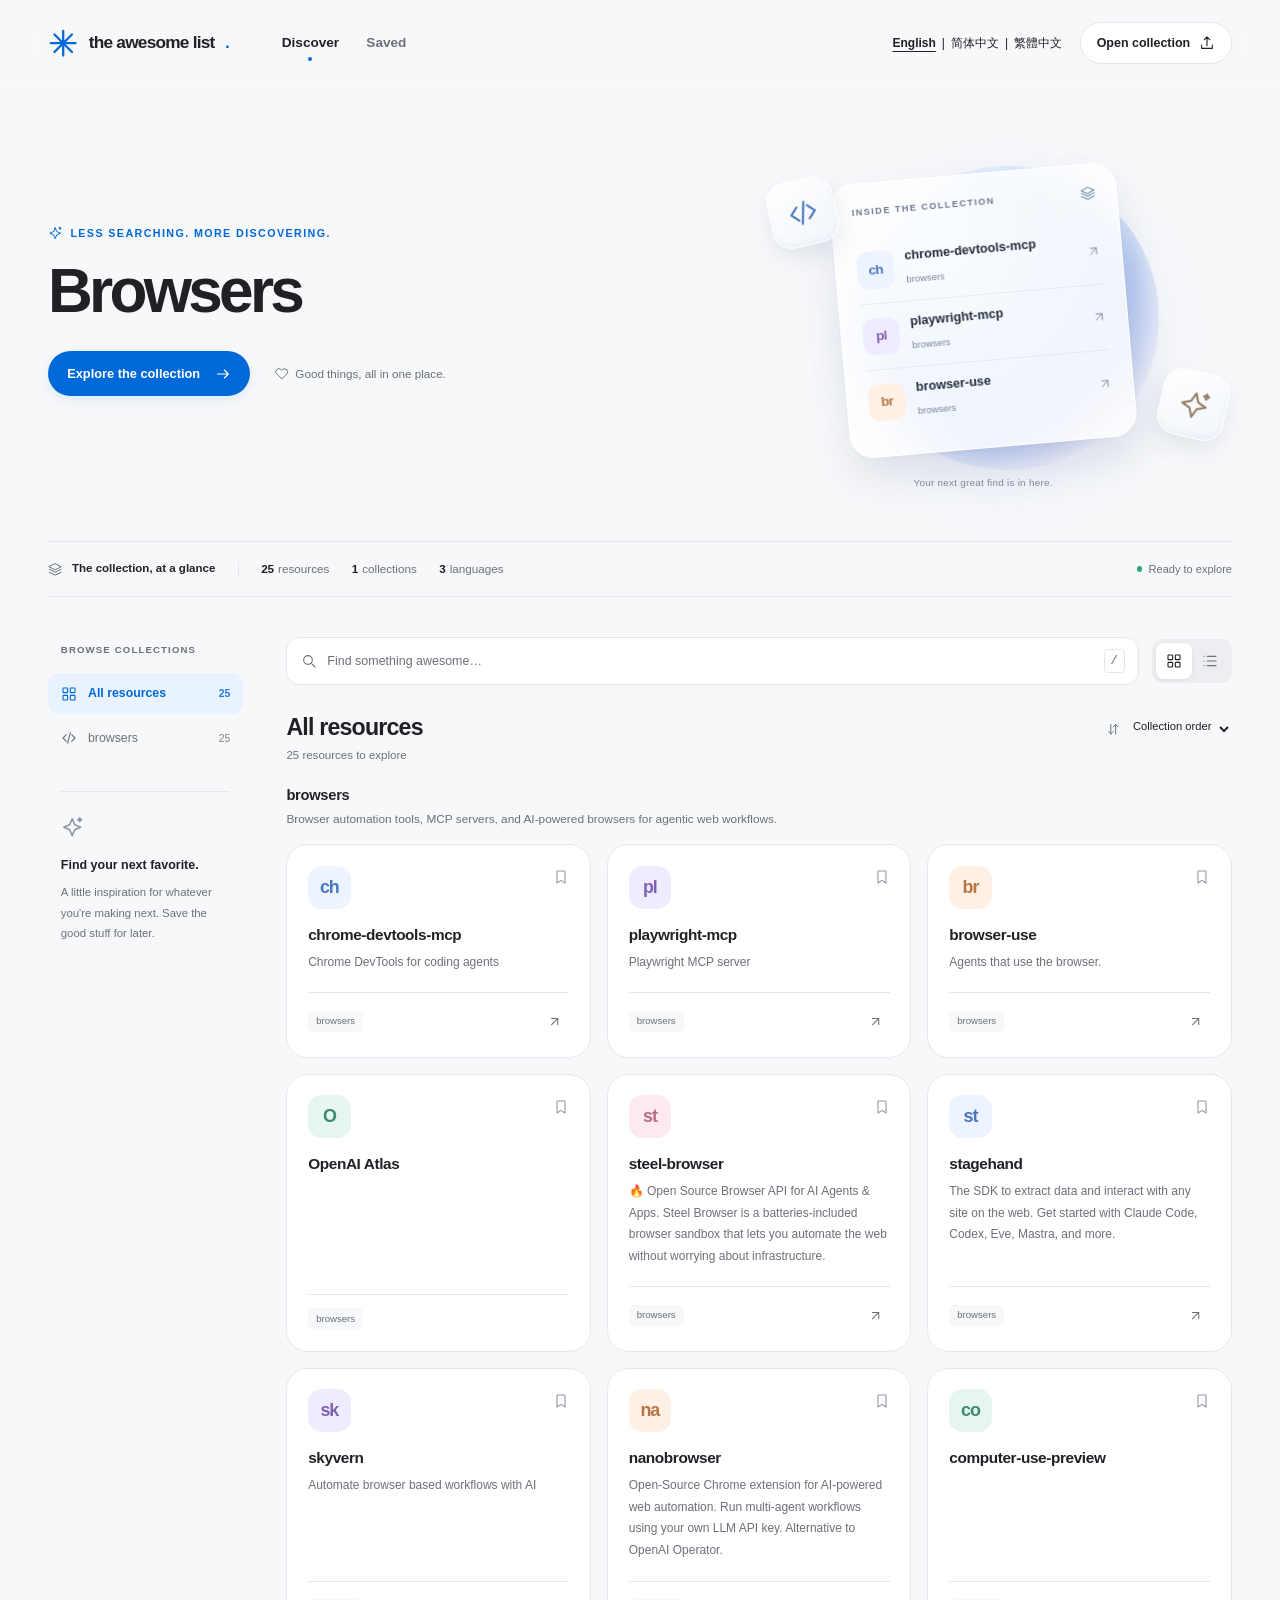
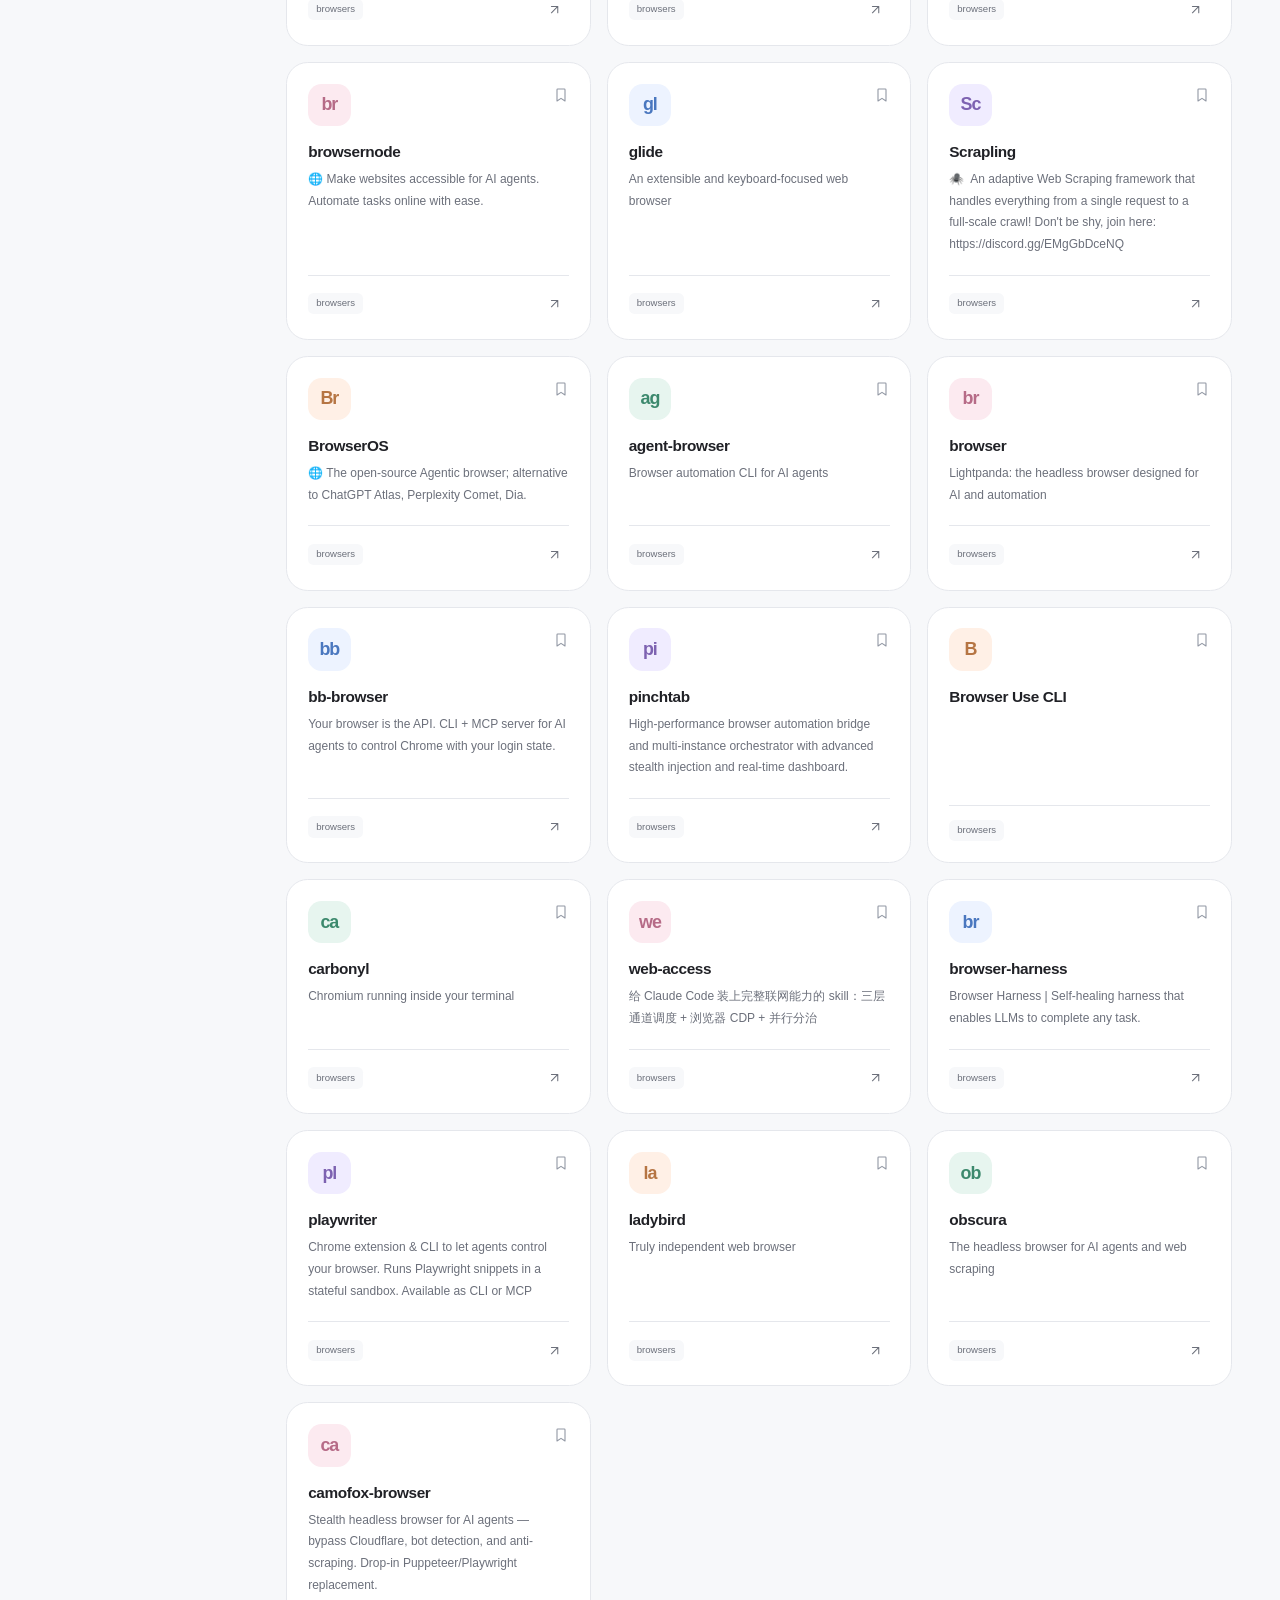
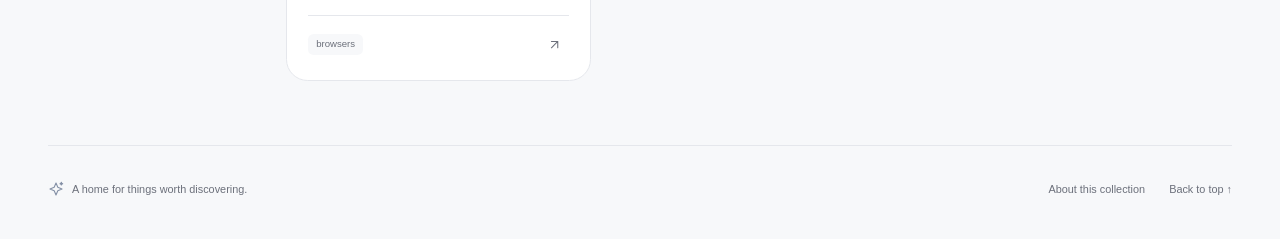
==== docs/apple/index.html @ 0c385f36 "Update awesome-ai-browsers Awesome List" ====
<!doctype html>
<html lang="en">
<head>
  <meta charset="utf-8">
  <meta name="viewport" content="width=device-width, initial-scale=1">
  <meta name="color-scheme" content="light dark">
  <meta name="description" content="A thoughtfully organized collection of useful tools and resources.">
  <title>Browsers</title>
  <style>
    :root {
      font: 100%/1.5 -apple-system, BlinkMacSystemFont, "Segoe UI", sans-serif;
      font-optical-sizing: auto;
      --bg: #f7f8fa; --surface: #fff; --ink: #202126; --muted: #6c707b;
      --line: #e5e7ec; --blue: #0069d9; --blue-soft: #e9f2ff;
      --glass: rgb(247 248 250 / .84); --shadow: 0 12px 36px rgb(25 40 75 / .055);
      --radius: 1.35rem;
    }
    * { box-sizing: border-box; }
    html { scroll-behavior: smooth; scroll-padding-top: 7rem; }
    body { margin: 0; background: var(--bg); color: var(--ink); -webkit-font-smoothing: antialiased; }
    button, input, select { font: inherit; }
    button, a, select, summary { -webkit-tap-highlight-color: transparent; touch-action: manipulation; }
    button, select { cursor: pointer; }
    button { color: inherit; }
    a { color: inherit; text-decoration: none; }
    button { border: 0; }
    button:active, .primary:active { transform: scale(.97); transition: none; }
    :focus-visible { outline: 3px solid var(--blue); outline-offset: 4px; }
    [hidden] { display: none !important; }
    svg { width: 1.25rem; height: 1.25rem; flex: 0 0 auto; fill: none; stroke: currentColor; stroke-width: 1.65; stroke-linecap: round; stroke-linejoin: round; }
    .sr-only { position: absolute; width: 1px; height: 1px; padding: 0; overflow: hidden; clip: rect(0,0,0,0); white-space: nowrap; border: 0; }
    .skip-link { position: fixed; top: .6rem; left: 1rem; padding: .75rem 1rem; background: var(--surface); z-index: 100; transform: translateY(-180%); border-radius: .7rem; }
    .skip-link:focus { transform: none; }
    .wrap { width: min(80rem, calc(100% - 6rem)); margin-inline: auto; }
    .topbar { position: sticky; top: 0; z-index: 20; background: var(--glass); backdrop-filter: blur(24px) saturate(160%); -webkit-backdrop-filter: blur(24px) saturate(160%); }
    .topbar::after { content: ""; position: absolute; height: 1rem; top: 100%; left: 0; right: 0; background: linear-gradient(var(--glass), transparent); pointer-events: none; }
    .nav { height: 5.4rem; display: flex; align-items: center; gap: 3.3rem; }
    .brand { display: inline-flex; align-items: center; gap: .65rem; font-size: 1.08rem; font-weight: 720; letter-spacing: -.045em; white-space: nowrap; }
    .brand-mark { width: 1.9rem; height: 1.9rem; color: var(--blue); stroke-width: 2.4; }
    .nav-tabs { display: flex; align-items: center; gap: 1.7rem; }
    .nav-tab { position: relative; padding: .8rem 0; background: transparent; font-size: .85rem; font-weight: 560; color: var(--muted); }
    .nav-tab[aria-pressed="true"] { color: var(--ink); }
    .nav-tab[aria-pressed="true"]::after { content: ""; position: absolute; left: 0; right: 0; bottom: .3rem; margin: auto; width: .25rem; height: .25rem; border-radius: 50%; background: var(--blue); }
    .save-count { font-size: .66rem; padding: .1rem .35rem; border-radius: .35rem; background: var(--line); margin-left: .3rem; }
    .nav-actions { display: flex; align-items: center; gap: 1.1rem; margin-left: auto; }
    .language-control { display: flex; align-items: center; gap: .4rem; }
    .language-control svg { width: 1rem; height: 1rem; color: var(--muted); }
    select { background: transparent; border: 0; color: var(--ink); padding: .65rem .25rem; font-size: .8rem; max-width: 10rem; }
    option { color: var(--ink); background: var(--surface); }
    .subtle-button { display: inline-flex; align-items: center; justify-content: center; gap: .55rem; padding: .65rem 1rem; border: 1px solid var(--line); border-radius: 2rem; background: var(--surface); font-size: .78rem; font-weight: 600; transition: box-shadow .2s, transform .2s; }
    .subtle-button:hover { box-shadow: 0 3px 12px rgb(0 0 0 / .06); }
    .subtle-button svg { width: 1rem; height: 1rem; }
    .hero { display: grid; grid-template-columns: 1.25fr 1fr; align-items: center; gap: 4rem; padding: 4rem 0 4.4rem; }
    .hero:has(.hero-art[hidden]) { grid-template-columns: 1fr; }
    .eyebrow { display: flex; align-items: center; gap: .5rem; color: var(--blue); font-size: .67rem; font-weight: 700; letter-spacing: .13em; text-transform: uppercase; }
    .eyebrow svg { width: .9rem; height: .9rem; }
    h1 { margin: 1.15rem 0 1.1rem; font-size: clamp(2.8rem, 4.85vw, 4.55rem); font-weight: 710; line-height: 1.045; letter-spacing: -.06em; overflow-wrap: anywhere; }
    h1 span { display: block; color: #7c8392; }
    .hero-description { max-width: 31rem; margin: 0; color: var(--muted); font-size: .98rem; line-height: 1.75; white-space: pre-line; }
    .hero-bottom { display: flex; align-items: center; flex-wrap: wrap; gap: 1.6rem; margin-top: 1.7rem; }
    .primary { display: inline-flex; align-items: center; justify-content: center; gap: .9rem; background: var(--blue); color: #fff; border-radius: 2rem; padding: .8rem 1.2rem; font-size: .8rem; font-weight: 560; box-shadow: 0 4px 12px rgb(0 105 217 / .1); transition: background .2s, transform .2s; }
    .primary:hover { background: #005bbb; }
    .primary svg { width: 1rem; height: 1rem; }
    .hero-note { font-size: .73rem; color: var(--muted); display: inline-flex; align-items: center; gap: .4rem; }
    .hero-note svg { width: .85rem; height: .85rem; }
    .hero-art { position: relative; display: grid; place-items: center; min-height: 20rem; isolation: isolate; }
    .halo { position: absolute; width: 19rem; height: 19rem; border-radius: 50%; z-index: -2; background: radial-gradient(circle at 27% 24%, #e4f3ff, #c0d7f5 43%, #b4c8f0 62%, #dddff4 82%); box-shadow: inset 0 0 30px rgb(255 255 255 / .8), 0 20px 50px rgb(164 187 232 / .15); transform: translate(1.5rem, .5rem); }
    .halo::after { content: ""; position: absolute; width: 9rem; height: 9rem; border: 1px solid rgb(255 255 255 / .65); border-radius: 50%; inset: 5rem; }
    .floating-icon { position: absolute; z-index: 2; display: grid; place-items: center; width: 4.2rem; height: 4.2rem; border-radius: 1.2rem; background: linear-gradient(145deg, #fff, #f1f5fb); border: 1px solid #fff; color: #4679be; box-shadow: 0 10px 22px rgb(43 69 107 / .1), inset 0 -3px 5px rgb(174 188 214 / .12); }
    .floating-icon svg { width: 2rem; height: 2rem; stroke-width: 1.6; }
    .floating-icon.one { left: 7%; top: 9%; transform: rotate(-13deg); }
    .floating-icon.two { right: 1%; bottom: 10%; transform: rotate(13deg); color: #968267; }
    .collection-preview { width: 18rem; padding: 1.3rem; border-radius: 1.5rem; background: rgb(255 255 255 / .79); border: 1px solid #fff; backdrop-filter: blur(18px); box-shadow: 0 20px 40px rgb(63 85 128 / .12), 0 2px 5px rgb(63 85 128 / .03); transform: rotate(-5deg); }
    .preview-heading { display: flex; align-items: center; justify-content: space-between; gap: 1rem; margin-bottom: 1.15rem; color: #6c7890; font-size: .57rem; font-weight: 650; letter-spacing: .16em; }
    .preview-heading svg { width: .95rem; height: .95rem; color: #6a8eae; }
    .preview-row { display: flex; align-items: center; gap: .7rem; padding: .7rem 0; color: #242b3b; }
    .preview-row + .preview-row { border-top: 1px solid rgb(139 151 177 / .15); }
    .preview-row strong { display: block; font-size: .79rem; font-weight: 630; }
    .preview-row small { font-size: .59rem; color: #778398; }
    .preview-row > svg { width: .9rem; margin-left: auto; color: #7f8ba1; }
    .preview-row .resource-icon { width: 2.35rem; height: 2.35rem; font-size: .85rem; border-radius: .7rem; }
    .art-caption { position: absolute; bottom: -1.3rem; left: 0; right: 0; text-align: center; color: #818795; font-size: .62rem; letter-spacing: .025em; }
    .collection-strip { display: flex; align-items: center; gap: 1.4rem; padding: 1.15rem 0; border-top: 1px solid var(--line); border-bottom: 1px solid var(--line); margin-bottom: 2.5rem; }
    .strip-label { display: flex; align-items: center; gap: .6rem; font-size: .72rem; font-weight: 600; }
    .strip-label svg { width: .9rem; height: .9rem; color: var(--muted); }
    .strip-separator { height: 1rem; width: 1px; background: var(--line); }
    .strip-stat { font-size: .73rem; color: var(--muted); }
    .strip-stat strong { color: var(--ink); font-weight: 600; margin-right: .25rem; }
    .strip-end { margin-left: auto; font-size: .69rem; color: var(--muted); display: flex; align-items: center; gap: .4rem; }
    .status-dot { display: inline-block; width: .35rem; height: .35rem; border-radius: 50%; background: #34a47b; }
    .library { display: grid; grid-template-columns: 12.2rem minmax(0, 1fr); gap: 2.7rem; align-items: start; padding-bottom: 4rem; }
    .sidebar { position: sticky; top: 7.2rem; }
    .sidebar-label { font-size: .6rem; color: var(--muted); font-weight: 650; letter-spacing: .12em; text-transform: uppercase; margin: .35rem 0 1rem .8rem; }
    .category-list { display: flex; flex-direction: column; gap: .25rem; }
    .category { width: 100%; display: flex; align-items: center; gap: .7rem; text-align: left; border-radius: .7rem; padding: .7rem .8rem; background: transparent; color: var(--muted); font-size: .77rem; transition: background .15s, color .15s; }
    .category:hover { color: var(--ink); background: var(--line); }
    .category[aria-pressed="true"] { color: var(--blue); background: var(--blue-soft); font-weight: 600; }
    .category svg { width: 1rem; height: 1rem; }
    .category-name { overflow-wrap: anywhere; }
    .category-count { margin-left: auto; font-size: .65rem; opacity: .85; padding-left: .5rem; }
    .category.nested { padding-left: calc(.8rem + min(var(--depth), 3) * .85rem); font-size: .71rem; }
    .category.nested svg { width: .8rem; height: .8rem; }
    .sidebar-note { margin: 2rem .8rem 0; padding-top: 1.5rem; border-top: 1px solid var(--line); color: var(--muted); font-size: .71rem; line-height: 1.8; }
    .sidebar-note svg { margin-bottom: .6rem; width: 1.4rem; height: 1.4rem; color: #8b94a7; }
    .sidebar-note strong { display: block; color: var(--ink); font-size: .78rem; font-weight: 600; margin-bottom: .35rem; }
    .sidebar-note p { margin: 0; }
    .toolbar { display: flex; gap: .8rem; align-items: center; margin-bottom: 1.8rem; }
    .search-box { display: flex; align-items: center; gap: .65rem; background: var(--surface); border: 1px solid var(--line); border-radius: .85rem; padding: .25rem .85rem; flex: 1; min-width: 0; box-shadow: 0 2px 3px rgb(0 0 0 / .015); }
    .search-box:focus-within { border-color: var(--blue); outline: 3px solid var(--blue-soft); }
    .search-box > svg { width: 1rem; color: var(--muted); }
    .search-box input { width: 100%; min-width: 0; background: transparent; border: 0; outline: none; color: var(--ink); padding: .6rem 0; font-size: .78rem; }
    .search-box input::placeholder { color: var(--muted); opacity: 1; }
    .search-box kbd { font: .6rem inherit; border: 1px solid var(--line); color: var(--muted); padding: .1rem .35rem; border-radius: .25rem; white-space: nowrap; }
    .clear-search { background: transparent; display: grid; place-items: center; min-width: 1.7rem; min-height: 1.7rem; }
    .clear-search svg { width: .9rem; height: .9rem; }
    .view-switch { display: flex; padding: .25rem; background: #eceef2; border-radius: .7rem; }
    .view-button { display: grid; place-items: center; width: 2.25rem; height: 2.25rem; background: transparent; color: var(--muted); border-radius: .5rem; }
    .view-button[aria-pressed="true"] { background: var(--surface); color: var(--ink); box-shadow: 0 1px 4px rgb(0 0 0 / .08); }
    .view-button svg { width: 1rem; height: 1rem; }
    .results-top { display: flex; align-items: flex-start; justify-content: space-between; gap: 1rem; margin-bottom: 1.2rem; }
    h2 { font-size: 1.45rem; font-weight: 650; line-height: 1.2; letter-spacing: -.035em; margin: 0 0 .35rem; overflow-wrap: anywhere; }
    .result-count { font-size: .72rem; color: var(--muted); margin: 0; }
    .sort-control { display: flex; align-items: center; gap: .3rem; white-space: nowrap; color: var(--muted); padding-top: .1rem; }
    .sort-control svg { width: .9rem; height: .9rem; }
    .sort-control select { font-size: .7rem; padding-top: .2rem; }
    .section-heading { margin: 2.2rem 0 1rem; }
    .section-heading:first-child { margin-top: .5rem; }
    .section-heading h3 { margin: 0; font-size: .92rem; font-weight: 620; letter-spacing: -.02em; }
    .section-heading p { margin: .3rem 0 0; font-size: .74rem; color: var(--muted); white-space: pre-line; }
    .section-heading .section-path { display: block; font-size: .65rem; color: var(--muted); margin-bottom: .35rem; }
    .resource-grid { display: grid; grid-template-columns: repeat(3, minmax(0, 1fr)); gap: 1rem; }
    .resource-card { display: flex; flex-direction: column; min-width: 0; position: relative; background: var(--surface); border: 1px solid var(--line); border-radius: var(--radius); padding: 1.3rem; transition: transform .22s ease, box-shadow .22s ease, border-color .22s ease; }
    .resource-card:hover { transform: translateY(-3px); border-color: #cbd5e4; box-shadow: var(--shadow); }
    .card-top { display: flex; align-items: flex-start; justify-content: space-between; gap: .6rem; margin-bottom: 1rem; }
    .resource-icon { display: grid; place-items: center; width: 2.65rem; height: 2.65rem; border-radius: .85rem; background: var(--tile-bg, #e9f2ff); color: var(--tile-ink, #3976b9); font-size: 1.12rem; font-weight: 700; letter-spacing: -.055em; flex-shrink: 0; }
    .bookmark { display: grid; place-items: center; background: transparent; color: #9298a4; border-radius: .5rem; width: 2rem; height: 2rem; margin: -.3rem -.5rem 0 0; }
    .bookmark svg { width: 1rem; height: 1rem; }
    .bookmark:hover { background: var(--bg); color: var(--blue); }
    .bookmark[aria-pressed="true"] { color: var(--blue); }
    .bookmark[aria-pressed="true"] svg { fill: var(--blue-soft); }
    .resource-card h4 { margin: 0 0 .4rem; font-size: .96rem; font-weight: 650; line-height: 1.35; letter-spacing: -.025em; overflow-wrap: anywhere; }
    .resource-card h4 a:hover { color: var(--blue); }
    .entry-path { display: block; color: var(--muted); font-size: .6rem; line-height: 1.5; margin-bottom: .3rem; overflow-wrap: anywhere; }
    .card-description { font-size: .75rem; line-height: 1.8; color: var(--muted); margin: 0 0 1.2rem; white-space: pre-line; overflow-wrap: anywhere; }
    .card-footer { display: flex; justify-content: space-between; align-items: center; gap: .5rem; margin-top: auto; padding-top: .85rem; border-top: 1px solid var(--line); min-width: 0; }
    .category-tag { padding: .22rem .5rem; border-radius: .35rem; background: var(--bg); color: var(--muted); font-size: .6rem; max-width: 80%; overflow-wrap: anywhere; }
    .visit-link { display: grid; place-items: center; color: var(--muted); min-width: 1.8rem; min-height: 1.8rem; border-radius: .4rem; }
    .visit-link svg { width: .95rem; height: .95rem; }
    .visit-link:hover { background: var(--blue-soft); color: var(--blue); }
    .resource-grid.list-view { grid-template-columns: 1fr; }
    .list-view .resource-card { display: grid; grid-template-columns: 2.65rem minmax(0, 1fr) auto; column-gap: 1.2rem; padding: 1.2rem; }
    .list-view .card-top { display: contents; }
    .list-view .resource-icon { grid-column: 1; grid-row: 1 / 4; }
    .list-view .bookmark { grid-column: 3; grid-row: 1; margin: 0; }
    .list-view .card-text { grid-column: 2; grid-row: 1 / 3; }
    .list-view .card-description { margin-bottom: .5rem; }
    .list-view .card-footer { grid-column: 2 / 4; padding-top: .5rem; border: 0; }
    .empty { padding: 4rem 1rem; text-align: center; border: 1px dashed var(--line); border-radius: var(--radius); background: var(--surface); }
    .empty > svg { color: #8797b1; width: 2.3rem; height: 2.3rem; margin-bottom: 1rem; }
    .empty h3 { margin: 0; font-size: 1.1rem; font-weight: 600; }
    .empty p { color: var(--muted); font-size: .8rem; margin: .6rem 0 1.5rem; }
    .footer { display: flex; justify-content: space-between; align-items: center; flex-wrap: wrap; gap: 1rem; padding: 1.8rem 0 2.2rem; border-top: 1px solid var(--line); color: var(--muted); font-size: .68rem; }
    .footer-brand { display: flex; align-items: center; gap: .5rem; }
    .footer-brand svg { width: 1rem; height: 1rem; color: #8490a6; }
    .footer-actions { display: flex; gap: 1.5rem; }
    .text-button { padding: .4rem 0; background: transparent; color: var(--muted); font-size: inherit; }
    .text-button:hover { color: var(--blue); }
    .toast { position: fixed; bottom: 1.5rem; left: 50%; transform: translateX(-50%); max-width: calc(100% - 2rem); width: max-content; padding: .85rem 1.2rem; background: var(--ink); color: var(--surface); border-radius: .85rem; box-shadow: var(--shadow); font-size: .8rem; z-index: 50; }
    dialog { width: min(30rem, calc(100% - 2rem)); max-height: calc(100dvh - 3rem); border: 1px solid var(--line); border-radius: 1.5rem; padding: 2rem; background: var(--surface); color: var(--ink); box-shadow: 0 25px 100px rgb(0 0 0 / .2); }
    dialog::backdrop { background: rgb(20 27 42 / .3); backdrop-filter: blur(6px); }
    .dialog-top { display: flex; justify-content: space-between; align-items: center; gap: 1rem; }
    .dialog-top h2 { font-size: 1.5rem; margin: 0; }
    .close-dialog { display: grid; place-items: center; background: var(--bg); width: 2rem; height: 2rem; border-radius: 50%; }
    dialog p { color: var(--muted); font-size: .85rem; line-height: 1.8; }
    dialog .primary { margin-top: .5rem; }
    .load-error { padding: .9rem 1.2rem; border: 1px solid #eab4aa; border-radius: .75rem; color: #943c2c; background: #fff3ef; font-size: .8rem; margin-top: 1rem; overflow-wrap: anywhere; }
    @media (min-width: 1600px) { .hero { padding-block: 5rem; } }
    @media (max-width: 1150px) {
      .wrap { width: calc(100% - 4rem); }
      .nav { gap: 2rem; }
      .hero { gap: 2rem; }
      .hero-art { transform: scale(.9); }
      .library { grid-template-columns: 11rem minmax(0, 1fr); gap: 1.7rem; }
      .resource-grid { grid-template-columns: repeat(2, minmax(0, 1fr)); }
    }
    @media (max-width: 800px) {
      .wrap { width: calc(100% - 2.5rem); }
      .nav { height: auto; min-height: 5rem; gap: 1rem; flex-wrap: wrap; padding-block: 1rem .65rem; }
      .brand { font-size: 1rem; }
      .brand-mark { width: 1.7rem; }
      .nav-tabs { order: 3; width: 100%; justify-content: center; gap: 2rem; }
      .nav-tab { padding-block: .5rem; }
      .nav-tab[aria-pressed="true"]::after { bottom: 0; }
      .nav-actions { gap: .6rem; }
      .open-label { display: none; }
      #open-file { width: 2.25rem; height: 2.25rem; padding: 0; }
      .hero { padding: 2.4rem 0; gap: 0; grid-template-columns: 1fr; }
      h1 { font-size: clamp(2.5rem, 8.8vw, 4.5rem); }
      .hero-description { max-width: 36rem; font-size: .9rem; }
      .hero-art { display: none; }
      .hero-bottom { gap: 1rem; }
      .collection-strip { margin-bottom: 1.7rem; gap: .9rem; flex-wrap: wrap; }
      .strip-end { display: none; }
      .library { display: block; }
      .sidebar { position: static; margin-bottom: 1.3rem; }
      .sidebar-label, .sidebar-note { display: none; }
      .category-list { flex-direction: row; overflow-x: auto; padding: .3rem .15rem .65rem; scrollbar-width: thin; }
      .category { width: auto; flex: 0 0 auto; padding: .65rem .85rem; }
      .category.nested { padding-left: .85rem; }
      .category.nested svg { display: none; }
      .category-count { padding: 0; }
      .toolbar { margin-bottom: 1.4rem; }
      .sidebar + .catalogue { scroll-margin-top: 8rem; }
      .footer { font-size: .65rem; }
    }
    @media (max-width: 480px) {
      .wrap { width: calc(100% - 2rem); }
      .language-control svg { display: none; }
      .language-control select { font-size: .73rem; max-width: 7rem; }
      .resource-grid { grid-template-columns: 1fr; }
      .resource-card { padding: 1.2rem; }
      .card-top { margin-bottom: .8rem; }
      .card-description { font-size: .8rem; }
      .bookmark, .visit-link { width: 2.75rem; height: 2.75rem; }
      .bookmark { margin-top: -.5rem; }
      .strip-label { display: none; }
      .strip-separator { display: none; }
      .collection-strip { gap: 1.2rem; }
      .search-box kbd { display: none; }
      h2 { font-size: 1.3rem; }
      .results-top { gap: .5rem; }
      .list-view .resource-card { grid-template-columns: 2.65rem minmax(0, 1fr) 2rem; gap: .8rem; }
      .list-view .bookmark { width: 2rem; height: 2rem; }
    }
    @media (prefers-color-scheme: dark) {
      :root { --bg: #151619; --surface: #202226; --ink: #f2f3f6; --muted: #a1a6b2; --line: #34373d; --blue: #6cafff; --blue-soft: #20354e; --glass: rgb(21 22 25 / .87); --shadow: 0 12px 36px rgb(0 0 0 / .2); }
      .primary { background: #297add; color: white; }
      .primary:hover { background: #1c6bcb; }
      .view-switch { background: #101114; }
      h1 span { color: #999faa; }
      .halo { opacity: .55; }
      .collection-preview { background: rgb(235 244 255 / .9); }
      .resource-icon { background: color-mix(in srgb, var(--tile-bg, #e9f2ff) 80%, #fff); }
      .resource-card:hover { border-color: #626e82; }
      .load-error { background: #3b2522; color: #ffc3b7; border-color: #775048; }
    }
    @media (prefers-reduced-transparency: reduce) {
      .topbar, .collection-preview { backdrop-filter: none; -webkit-backdrop-filter: none; }
      .topbar { background: var(--bg); }
      .collection-preview { background: #f4f8fd; }
      dialog::backdrop { backdrop-filter: none; background: rgb(20 27 42 / .65); }
    }
    @media (prefers-contrast: more) {
      :root { --muted: #454c58; --line: #8a929e; --glass: var(--bg); }
      .topbar { backdrop-filter: none; }
      .resource-card { border-color: var(--muted); }
      .category-tag { color: var(--ink); }
    }
    @media (prefers-contrast: more) and (prefers-color-scheme: dark) { :root { --muted: #d1d5de; --line: #88919f; } }
    @media (prefers-reduced-motion: reduce) {
      html { scroll-behavior: auto; }
      *, *::before, *::after { transition: none !important; animation: none !important; }
      .resource-card:hover, button:active, .primary:active { transform: none; }
    }

    .locale-switcher { display:inline-flex; align-items:center; gap:6px; white-space:nowrap; font-size:12px; }
    .locale-switcher[hidden] { display:none; }
    .locale-button { border:0; padding:6px 0; background:transparent; color:inherit; font:inherit; cursor:pointer; white-space:nowrap; }
    .locale-button:hover { text-decoration:underline; text-underline-offset:4px; }
    .locale-button[aria-pressed="true"] { font-weight:700; text-decoration:underline; text-underline-offset:4px; }
    .locale-button:focus-visible { outline:2px solid currentColor; outline-offset:3px; border-radius:2px; }
  </style>
</head>
<body>
  <a class="skip-link" href="#catalogue" data-i18n="skip">Skip to resources</a>
  <header class="topbar">
    <nav class="nav wrap" aria-label="Main navigation">
      <a class="brand" href="#" aria-label="The Awesome List home"><svg class="brand-mark" aria-hidden="true" viewBox="0 0 32 32"><path d="M16 3v26M3 16h26M6.8 6.8l18.4 18.4M6.8 25.2 25.2 6.8"/></svg>the awesome list<span style="color:var(--blue)">.</span></a>
      <div class="nav-tabs">
        <button type="button" class="nav-tab" id="discover-tab" aria-pressed="true" data-i18n="discover">Discover</button>
        <button type="button" class="nav-tab" id="saved-tab" aria-pressed="false"><span data-i18n="saved">Saved</span><span class="save-count" id="save-count" hidden>0</span></button>
      </div>
      <div class="nav-actions">
        <div class="language-control locale-switcher" id="locale" role="group" aria-label="Language"></div>
        <button type="button" id="open-file" class="subtle-button"><span class="open-label" data-i18n="open">Open collection</span><span data-icon="upload"></span></button>
        <input type="file" id="file-input" accept=".json,application/json" hidden>
      </div>
    </nav>
  </header>
  <main class="wrap">
    <div id="load-error" class="load-error" role="alert" hidden></div>
    <section class="hero" aria-labelledby="collection-title">
      <div>
        <div class="eyebrow"><span data-icon="sparkles"></span><span data-i18n="eyebrow">Less searching. More discovering.</span></div>
        <h1 id="collection-title"></h1>
        <p class="hero-description" id="collection-description"></p>
        <div class="hero-bottom"><a class="primary" href="#catalogue"><span data-i18n="explore">Explore the collection</span><span data-icon="arrow-right"></span></a><span class="hero-note"><span data-icon="heart"></span><span data-i18n="heroNote">Good things, all in one place.</span></span></div>
      </div>
      <div class="hero-art" aria-hidden="true">
        <div class="halo"></div>
        <div class="floating-icon one"><span data-icon="code"></span></div>
        <div class="floating-icon two"><span data-icon="sparkles"></span></div>
        <div class="collection-preview"><div class="preview-heading"><span data-i18n="inside">INSIDE THE COLLECTION</span><span data-icon="layers"></span></div><div id="preview-rows"></div></div>
        <div class="art-caption" data-i18n="artCaption">Your next great find is in here.</div>
      </div>
    </section>
    <div class="collection-strip">
      <span class="strip-label"><span data-icon="layers"></span><span data-i18n="atGlance">The collection, at a glance</span></span><span class="strip-separator"></span>
      <span class="strip-stat"><strong id="total-resources">0</strong><span data-i18n="resources">resources</span></span>
      <span class="strip-stat"><strong id="total-collections">0</strong><span data-i18n="collections">collections</span></span>
      <span class="strip-stat"><strong id="total-languages">0</strong><span data-i18n="languages">languages</span></span>
      <span class="strip-end"><span class="status-dot"></span><span data-i18n="ready">Ready to explore</span></span>
    </div>
    <div class="library">
      <aside class="sidebar" aria-label="Collection filters">
        <p class="sidebar-label" data-i18n="browse">Browse collections</p>
        <div class="category-list" id="categories"></div>
        <div class="sidebar-note"><span data-icon="sparkles"></span><strong data-i18n="sidebarTitle">Find your next favorite.</strong><p data-i18n="sidebarText">A little inspiration for whatever you're making next. Save the good stuff for later.</p></div>
      </aside>
      <section class="catalogue" id="catalogue" aria-labelledby="results-title" tabindex="-1">
        <div class="toolbar">
          <div class="search-box"><span data-icon="search"></span><label class="sr-only" for="search" data-i18n="searchLabel">Search resources</label><input type="search" id="search" placeholder="Find something awesome…" autocomplete="off"><button type="button" id="clear-search" class="clear-search" hidden><span data-icon="close"></span></button><kbd aria-hidden="true">/</kbd></div>
          <div class="view-switch" role="group" aria-label="Resource layout"><button type="button" class="view-button" id="grid-view" aria-pressed="true"><span data-icon="grid"></span></button><button type="button" class="view-button" id="list-view" aria-pressed="false"><span data-icon="list"></span></button></div>
        </div>
        <div class="results-top"><div><h2 id="results-title"></h2><p class="result-count" id="result-count" role="status" aria-live="polite" aria-atomic="true"></p></div><label class="sort-control"><span data-icon="sort"></span><span class="sr-only" data-i18n="sort">Sort resources</span><select id="sort"><option value="original" data-i18n="collectionOrder">Collection order</option><option value="az" data-i18n="az">Name: A–Z</option></select></label></div>
        <div id="results"></div>
      </section>
    </div>
    <footer class="footer"><span class="footer-brand"><span data-icon="sparkles"></span><span data-i18n="footer">A home for things worth discovering.</span></span><div class="footer-actions"><button type="button" class="text-button" id="about-button" data-i18n="about">About this collection</button><a class="text-button" href="#" data-i18n="backTop">Back to top ↑</a></div></footer>
  </main>
  <div class="toast" id="toast" role="status" aria-live="polite" hidden></div>
  <dialog id="about-dialog" aria-labelledby="about-title"><div class="dialog-top"><h2 id="about-title" data-i18n="aboutTitle">A place for good finds.</h2><button type="button" class="close-dialog" id="close-dialog"><span data-icon="close"></span></button></div><p data-i18n="aboutText">Explore a collection, make it your own. Search for something specific, browse a category, or save a resource to come back to later. Your saved items stay in this browser.</p><p id="collection-origin"></p><button type="button" class="primary" id="dialog-open"><span data-i18n="open">Open collection</span><span data-icon="upload"></span></button></dialog>
  <noscript><p class="wrap">Enable JavaScript to browse this collection. The embedded collection data is available in this HTML file.</p></noscript>

  <!-- Replace this JSON with an object following data/awesome_list.schema.json.
       When embedding generated JSON, escape '<' as '\u003c' to protect the script boundary.
       Alternatively open a JSON file using the page's Open collection button. -->
  <script type="application/json" id="awesome-data">
{
  "defaultLocale": "en",
  "title": {
    "en": "Browsers",
    "zh-CN": "\u6d4f\u89c8\u5668",
    "zh-HK": "\u700f\u89bd\u5668"
  },
  "sections": [
    {
      "title": {
        "en": "browsers",
        "zh-CN": "\u6d4f\u89c8\u5668",
        "zh-HK": "\u700f\u89bd\u5668"
      },
      "description": {
        "en": "Browser automation tools, MCP servers, and AI-powered browsers for agentic web workflows.",
        "zh-CN": "\u9762\u5411 AI \u667a\u80fd\u4f53\u7684\u6d4f\u89c8\u5668\u81ea\u52a8\u5316\u5de5\u5177\u3001MCP \u670d\u52a1\u5668\u548c AI \u9a71\u52a8\u6d4f\u89c8\u5668\u3002",
        "zh-HK": "\u9762\u5411 AI \u667a\u80fd\u9ad4\u7684\u700f\u89bd\u5668\u81ea\u52d5\u5316\u5de5\u5177\u3001MCP \u4f3a\u670d\u5668\u53ca AI \u9a45\u52d5\u700f\u89bd\u5668\u3002"
      },
      "entries": [
        {
          "name": {
            "en": "chrome-devtools-mcp",
            "zh-CN": "chrome-devtools-mcp",
            "zh-HK": "chrome-devtools-mcp"
          },
          "url": "https://github.com/ChromeDevTools/chrome-devtools-mcp",
          "description": {
            "en": "Chrome DevTools for coding agents",
            "zh-CN": "\u9762\u5411\u7f16\u7a0b\u667a\u80fd\u4f53\u7684 Chrome DevTools",
            "zh-HK": "\u70ba\u7de8\u7a0b\u667a\u80fd\u9ad4\u63d0\u4f9b\u7684 Chrome DevTools"
          }
        },
        {
          "name": {
            "en": "playwright-mcp",
            "zh-CN": "playwright-mcp",
            "zh-HK": "playwright-mcp"
          },
          "url": "https://github.com/microsoft/playwright-mcp",
          "description": {
            "en": "Playwright MCP server",
            "zh-CN": "Playwright MCP \u670d\u52a1\u5668",
            "zh-HK": "Playwright MCP \u4f3a\u670d\u5668"
          }
        },
        {
          "name": {
            "en": "browser-use",
            "zh-CN": "browser-use",
            "zh-HK": "browser-use"
          },
          "url": "https://github.com/browser-use/browser-use",
          "description": {
            "en": "Agents that use the browser.",
            "zh-CN": "\u4f7f\u7528\u6d4f\u89c8\u5668\u7684\u667a\u80fd\u4f53\u3002",
            "zh-HK": "\u4f7f\u7528\u700f\u89bd\u5668\u7684\u667a\u80fd\u9ad4\u3002"
          }
        },
        {
          "name": {
            "en": "OpenAI Atlas",
            "zh-CN": "OpenAI Atlas",
            "zh-HK": "OpenAI Atlas"
          },
          "url": "",
          "description": {
            "en": "",
            "zh-CN": "",
            "zh-HK": ""
          }
        },
        {
          "name": {
            "en": "steel-browser",
            "zh-CN": "steel-browser",
            "zh-HK": "steel-browser"
          },
          "url": "https://github.com/steel-dev/steel-browser",
          "description": {
            "en": "\ud83d\udd25 Open Source Browser API for AI Agents & Apps. Steel Browser is a batteries-included browser sandbox that lets you automate the web without worrying about infrastructure.",
            "zh-CN": "\ud83d\udd25 \u9762\u5411 AI \u667a\u80fd\u4f53\u4e0e\u5e94\u7528\u7684\u5f00\u6e90\u6d4f\u89c8\u5668 API\u3002Steel Browser \u662f\u4e00\u4e2a\u5f00\u7bb1\u5373\u7528\u7684\u6d4f\u89c8\u5668\u6c99\u7bb1\uff0c\u8ba9\u4f60\u65e0\u9700\u64cd\u5fc3\u57fa\u7840\u8bbe\u65bd\u5373\u53ef\u81ea\u52a8\u5316\u7f51\u9875\u3002",
            "zh-HK": "\ud83d\udd25 \u70ba AI \u667a\u80fd\u9ad4\u53ca\u61c9\u7528\u800c\u8a2d\u7684\u958b\u6e90\u700f\u89bd\u5668 API\u3002Steel Browser \u662f\u4e00\u500b\u958b\u7bb1\u5373\u7528\u7684\u700f\u89bd\u5668\u6c99\u76d2\uff0c\u8b93\u4f60\u7121\u9700\u64d4\u5fc3\u57fa\u790e\u8a2d\u65bd\u5373\u53ef\u81ea\u52d5\u5316\u7db2\u9801\u3002"
          }
        },
        {
          "name": {
            "en": "stagehand",
            "zh-CN": "stagehand",
            "zh-HK": "stagehand"
          },
          "url": "https://github.com/browserbase/stagehand",
          "description": {
            "en": "The SDK to extract data and interact with any site on the web. Get started with Claude Code, Codex, Eve, Mastra, and more.",
            "zh-CN": "\u7528\u4e8e\u63d0\u53d6\u6570\u636e\u5e76\u4e0e\u7f51\u7edc\u4e0a\u4efb\u4f55\u7f51\u7ad9\u4ea4\u4e92\u7684 SDK\u3002\u53ef\u642d\u914d Claude Code\u3001Codex\u3001Eve\u3001Mastra \u7b49\u4f7f\u7528\u3002",
            "zh-HK": "\u7528\u65bc\u64f7\u53d6\u8cc7\u6599\u4e26\u8207\u7db2\u7d61\u4e0a\u4efb\u4f55\u7db2\u7ad9\u4e92\u52d5\u7684 SDK\u3002\u53ef\u914d\u5408 Claude Code\u3001Codex\u3001Eve\u3001Mastra \u7b49\u4f7f\u7528\u3002"
          }
        },
        {
          "name": {
            "en": "skyvern",
            "zh-CN": "skyvern",
            "zh-HK": "skyvern"
          },
          "url": "https://github.com/Skyvern-AI/skyvern",
          "description": {
            "en": "Automate browser based workflows with AI",
            "zh-CN": "\u4f7f\u7528 AI \u81ea\u52a8\u5316\u57fa\u4e8e\u6d4f\u89c8\u5668\u7684\u5de5\u4f5c\u6d41",
            "zh-HK": "\u4f7f\u7528 AI \u81ea\u52d5\u5316\u57fa\u65bc\u700f\u89bd\u5668\u7684\u5de5\u4f5c\u6d41\u7a0b"
          }
        },
        {
          "name": {
            "en": "nanobrowser",
            "zh-CN": "nanobrowser",
            "zh-HK": "nanobrowser"
          },
          "url": "https://github.com/nanobrowser/nanobrowser",
          "description": {
            "en": "Open-Source Chrome extension for AI-powered web automation. Run multi-agent workflows using your own LLM API key. Alternative to OpenAI Operator.",
            "zh-CN": "\u7528\u4e8e AI \u9a71\u52a8\u7f51\u9875\u81ea\u52a8\u5316\u7684\u5f00\u6e90 Chrome \u6269\u5c55\u3002\u4f7f\u7528\u4f60\u81ea\u5df1\u7684 LLM API \u5bc6\u94a5\u8fd0\u884c\u591a\u667a\u80fd\u4f53\u5de5\u4f5c\u6d41\u3002OpenAI Operator \u7684\u66ff\u4ee3\u54c1\u3002",
            "zh-HK": "\u7528\u65bc AI \u9a45\u52d5\u7db2\u9801\u81ea\u52d5\u5316\u7684\u958b\u6e90 Chrome \u64f4\u5145\u529f\u80fd\u3002\u4f7f\u7528\u4f60\u81ea\u5df1\u7684 LLM API \u91d1\u9470\u57f7\u884c\u591a\u667a\u80fd\u9ad4\u5de5\u4f5c\u6d41\u7a0b\u3002OpenAI Operator \u7684\u66ff\u4ee3\u54c1\u3002"
          }
        },
        {
          "name": {
            "en": "computer-use-preview",
            "zh-CN": "computer-use-preview",
            "zh-HK": "computer-use-preview"
          },
          "url": "https://github.com/google-gemini/computer-use-preview",
          "description": {
            "en": "",
            "zh-CN": "",
            "zh-HK": ""
          }
        },
        {
          "name": {
            "en": "browsernode",
            "zh-CN": "browsernode",
            "zh-HK": "browsernode"
          },
          "url": "https://github.com/lennybase/browsernode",
          "description": {
            "en": "\ud83c\udf10 Make websites accessible for AI agents. Automate tasks online with ease.",
            "zh-CN": "\ud83c\udf10 \u8ba9\u7f51\u7ad9\u53ef\u4f9b AI \u667a\u80fd\u4f53\u8bbf\u95ee\u3002\u8f7b\u677e\u81ea\u52a8\u5316\u5728\u7ebf\u4efb\u52a1\u3002",
            "zh-HK": "\ud83c\udf10 \u8b93\u7db2\u7ad9\u53ef\u4f9b AI \u667a\u80fd\u9ad4\u5b58\u53d6\u3002\u8f15\u9b06\u81ea\u52d5\u5316\u7dda\u4e0a\u4efb\u52d9\u3002"
          }
        },
        {
          "name": {
            "en": "glide",
            "zh-CN": "glide",
            "zh-HK": "glide"
          },
          "url": "https://github.com/glide-browser/glide",
          "description": {
            "en": "An extensible and keyboard-focused web browser",
            "zh-CN": "\u4e00\u6b3e\u53ef\u6269\u5c55\u4e14\u4ee5\u952e\u76d8\u4e3a\u6838\u5fc3\u7684\u7f51\u9875\u6d4f\u89c8\u5668",
            "zh-HK": "\u4e00\u6b3e\u53ef\u64f4\u5145\u4e14\u4ee5\u9375\u76e4\u70ba\u6838\u5fc3\u7684\u7db2\u9801\u700f\u89bd\u5668"
          }
        },
        {
          "name": {
            "en": "Scrapling",
            "zh-CN": "Scrapling",
            "zh-HK": "Scrapling"
          },
          "url": "https://github.com/D4Vinci/Scrapling",
          "description": {
            "en": "\ud83d\udd77\ufe0f \ufe0f An adaptive Web Scraping framework that handles everything from a single request to a full-scale crawl! Don't be shy, join here: https://discord.gg/EMgGbDceNQ",
            "zh-CN": "\ud83d\udd77\ufe0f \ufe0f \u4e00\u4e2a\u81ea\u9002\u5e94\u7684\u7f51\u9875\u6293\u53d6\u6846\u67b6\uff0c\u4ece\u5355\u6b21\u8bf7\u6c42\u5230\u5168\u91cf\u722c\u53d6\u4e00\u5e94\u4ff1\u5168\uff01\u522b\u5bb3\u7f9e\uff0c\u52a0\u5165\u6211\u4eec\uff1ahttps://discord.gg/EMgGbDceNQ",
            "zh-HK": "\ud83d\udd77\ufe0f \ufe0f \u4e00\u500b\u81ea\u9069\u61c9\u7684\u7db2\u9801\u64f7\u53d6\u6846\u67b6\uff0c\u7531\u55ae\u6b21\u8acb\u6c42\u5230\u5168\u91cf\u722c\u53d6\u4e00\u61c9\u4ff1\u5168\uff01\u5225\u5bb3\u7f9e\uff0c\u52a0\u5165\u6211\u5011\uff1ahttps://discord.gg/EMgGbDceNQ"
          }
        },
        {
          "name": {
            "en": "BrowserOS",
            "zh-CN": "BrowserOS",
            "zh-HK": "BrowserOS"
          },
          "url": "https://github.com/browseros-ai/BrowserOS",
          "description": {
            "en": "\ud83c\udf10 The open-source Agentic browser; alternative to ChatGPT Atlas, Perplexity Comet, Dia.",
            "zh-CN": "\ud83c\udf10 \u5f00\u6e90\u7684\u667a\u80fd\u4f53\u6d4f\u89c8\u5668\uff1bChatGPT Atlas\u3001Perplexity Comet\u3001Dia \u7684\u66ff\u4ee3\u54c1\u3002",
            "zh-HK": "\ud83c\udf10 \u958b\u6e90\u7684\u667a\u80fd\u9ad4\u700f\u89bd\u5668\uff1bChatGPT Atlas\u3001Perplexity Comet\u3001Dia \u7684\u66ff\u4ee3\u54c1\u3002"
          }
        },
        {
          "name": {
            "en": "agent-browser",
            "zh-CN": "agent-browser",
            "zh-HK": "agent-browser"
          },
          "url": "https://github.com/vercel-labs/agent-browser",
          "description": {
            "en": "Browser automation CLI for AI agents",
            "zh-CN": "\u9762\u5411 AI \u667a\u80fd\u4f53\u7684\u6d4f\u89c8\u5668\u81ea\u52a8\u5316 CLI",
            "zh-HK": "\u70ba AI \u667a\u80fd\u9ad4\u800c\u8a2d\u7684\u700f\u89bd\u5668\u81ea\u52d5\u5316 CLI"
          }
        },
        {
          "name": {
            "en": "browser",
            "zh-CN": "browser",
            "zh-HK": "browser"
          },
          "url": "https://github.com/lightpanda-io/browser",
          "description": {
            "en": "Lightpanda: the headless browser designed for AI and automation",
            "zh-CN": "Lightpanda\uff1a\u4e3a AI \u4e0e\u81ea\u52a8\u5316\u800c\u8bbe\u8ba1\u7684\u65e0\u5934\u6d4f\u89c8\u5668",
            "zh-HK": "Lightpanda\uff1a\u70ba AI \u8207\u81ea\u52d5\u5316\u800c\u8a2d\u8a08\u7684\u7121\u982d\u700f\u89bd\u5668"
          }
        },
        {
          "name": {
            "en": "bb-browser",
            "zh-CN": "bb-browser",
            "zh-HK": "bb-browser"
          },
          "url": "https://github.com/epiral/bb-browser",
          "description": {
            "en": "Your browser is the API. CLI + MCP server for AI agents to control Chrome with your login state.",
            "zh-CN": "\u4f60\u7684\u6d4f\u89c8\u5668\u5c31\u662f API\u3002\u4e3a AI \u667a\u80fd\u4f53\u63d0\u4f9b CLI + MCP \u670d\u52a1\u5668\uff0c\u8ba9\u5176\u4ee5\u4f60\u7684\u767b\u5f55\u72b6\u6001\u63a7\u5236 Chrome\u3002",
            "zh-HK": "\u4f60\u7684\u700f\u89bd\u5668\u5c31\u662f API\u3002\u70ba AI \u667a\u80fd\u9ad4\u63d0\u4f9b CLI + MCP \u4f3a\u670d\u5668\uff0c\u8b93\u5176\u4ee5\u4f60\u7684\u767b\u5165\u72c0\u614b\u63a7\u5236 Chrome\u3002"
          }
        },
        {
          "name": {
            "en": "pinchtab",
            "zh-CN": "pinchtab",
            "zh-HK": "pinchtab"
          },
          "url": "https://github.com/pinchtab/pinchtab",
          "description": {
            "en": "High-performance browser automation bridge and multi-instance orchestrator with advanced stealth injection and real-time dashboard.",
            "zh-CN": "\u9ad8\u6027\u80fd\u7684\u6d4f\u89c8\u5668\u81ea\u52a8\u5316\u6865\u63a5\u4e0e\u591a\u5b9e\u4f8b\u7f16\u6392\u5668\uff0c\u5177\u5907\u9ad8\u7ea7\u9690\u8eab\u6ce8\u5165\u4e0e\u5b9e\u65f6\u4eea\u8868\u677f\u3002",
            "zh-HK": "\u9ad8\u6548\u80fd\u7684\u700f\u89bd\u5668\u81ea\u52d5\u5316\u6a4b\u63a5\u8207\u591a\u5be6\u4f8b\u7de8\u6392\u5668\uff0c\u5177\u5099\u9032\u968e\u96b1\u8eab\u6ce8\u5165\u8207\u5373\u6642\u5100\u8868\u677f\u3002"
          }
        },
        {
          "name": {
            "en": "Browser Use CLI",
            "zh-CN": "Browser Use CLI",
            "zh-HK": "Browser Use CLI"
          },
          "url": "",
          "description": {
            "en": "",
            "zh-CN": "",
            "zh-HK": ""
          }
        },
        {
          "name": {
            "en": "carbonyl",
            "zh-CN": "carbonyl",
            "zh-HK": "carbonyl"
          },
          "url": "https://github.com/fathyb/carbonyl",
          "description": {
            "en": "Chromium running inside your terminal",
            "zh-CN": "\u5728\u7ec8\u7aef\u91cc\u8fd0\u884c\u7684 Chromium",
            "zh-HK": "\u5728\u7d42\u7aef\u6a5f\u88e1\u904b\u884c\u7684 Chromium"
          }
        },
        {
          "name": {
            "en": "web-access",
            "zh-CN": "web-access",
            "zh-HK": "web-access"
          },
          "url": "https://github.com/eze-is/web-access",
          "description": {
            "en": "\u7ed9 Claude Code \u88c5\u4e0a\u5b8c\u6574\u8054\u7f51\u80fd\u529b\u7684 skill\uff1a\u4e09\u5c42\u901a\u9053\u8c03\u5ea6 + \u6d4f\u89c8\u5668 CDP + \u5e76\u884c\u5206\u6cbb",
            "zh-CN": "\u7ed9 Claude Code \u88c5\u4e0a\u5b8c\u6574\u8054\u7f51\u80fd\u529b\u7684 skill\uff1a\u4e09\u5c42\u901a\u9053\u8c03\u5ea6 + \u6d4f\u89c8\u5668 CDP + \u5e76\u884c\u5206\u6cbb",
            "zh-HK": "\u70ba Claude Code \u88dd\u4e0a\u5b8c\u6574\u806f\u7db2\u80fd\u529b\u7684 skill\uff1a\u4e09\u5c64\u901a\u9053\u8abf\u5ea6 + \u700f\u89bd\u5668 CDP + \u4e26\u884c\u5206\u6cbb"
          }
        },
        {
          "name": {
            "en": "browser-harness",
            "zh-CN": "browser-harness",
            "zh-HK": "browser-harness"
          },
          "url": "https://github.com/browser-use/browser-harness",
          "description": {
            "en": "Browser Harness | Self-healing harness that enables LLMs to complete any task.",
            "zh-CN": "Browser Harness | \u81ea\u6108\u5f0f\u6846\u67b6\uff0c\u8ba9 LLM \u80fd\u591f\u5b8c\u6210\u4efb\u4f55\u4efb\u52a1\u3002",
            "zh-HK": "Browser Harness | \u81ea\u7652\u5f0f\u6846\u67b6\uff0c\u8b93 LLM \u80fd\u5920\u5b8c\u6210\u4efb\u4f55\u4efb\u52d9\u3002"
          }
        },
        {
          "name": {
            "en": "playwriter",
            "zh-CN": "playwriter",
            "zh-HK": "playwriter"
          },
          "url": "https://github.com/remorses/playwriter",
          "description": {
            "en": "Chrome extension & CLI to let agents control your browser. Runs Playwright snippets in a stateful sandbox. Available as CLI or MCP",
            "zh-CN": "\u8ba9\u667a\u80fd\u4f53\u63a7\u5236\u4f60\u6d4f\u89c8\u5668\u7684 Chrome \u6269\u5c55\u4e0e CLI\u3002\u5728\u6709\u72b6\u6001\u7684\u6c99\u7bb1\u4e2d\u8fd0\u884c Playwright \u4ee3\u7801\u7247\u6bb5\u3002\u53ef\u4f5c\u4e3a CLI \u6216 MCP \u4f7f\u7528\u3002",
            "zh-HK": "\u8b93\u667a\u80fd\u9ad4\u63a7\u5236\u4f60\u700f\u89bd\u5668\u7684 Chrome \u64f4\u5145\u529f\u80fd\u8207 CLI\u3002\u5728\u6709\u72c0\u614b\u7684\u6c99\u76d2\u4e2d\u57f7\u884c Playwright \u7a0b\u5f0f\u78bc\u7247\u6bb5\u3002\u53ef\u4f5c\u70ba CLI \u6216 MCP \u4f7f\u7528\u3002"
          }
        },
        {
          "name": {
            "en": "ladybird",
            "zh-CN": "ladybird",
            "zh-HK": "ladybird"
          },
          "url": "https://github.com/LadybirdBrowser/ladybird",
          "description": {
            "en": "Truly independent web browser",
            "zh-CN": "\u771f\u6b63\u72ec\u7acb\u7684\u7f51\u9875\u6d4f\u89c8\u5668",
            "zh-HK": "\u771f\u6b63\u7368\u7acb\u7684\u7db2\u9801\u700f\u89bd\u5668"
          }
        },
        {
          "name": {
            "en": "obscura",
            "zh-CN": "obscura",
            "zh-HK": "obscura"
          },
          "url": "https://github.com/h4ckf0r0day/obscura",
          "description": {
            "en": "The headless browser for AI agents and web scraping",
            "zh-CN": "\u9762\u5411 AI \u667a\u80fd\u4f53\u548c\u7f51\u9875\u6293\u53d6\u7684\u65e0\u5934\u6d4f\u89c8\u5668",
            "zh-HK": "\u70ba AI \u667a\u80fd\u9ad4\u53ca\u7db2\u9801\u64f7\u53d6\u800c\u8a2d\u7684\u7121\u982d\u700f\u89bd\u5668"
          }
        },
        {
          "name": {
            "en": "camofox-browser",
            "zh-CN": "camofox-browser",
            "zh-HK": "camofox-browser"
          },
          "url": "https://github.com/jo-inc/camofox-browser",
          "description": {
            "en": "Stealth headless browser for AI agents \u2014 bypass Cloudflare, bot detection, and anti-scraping. Drop-in Puppeteer/Playwright replacement.",
            "zh-CN": "\u9762\u5411 AI \u667a\u80fd\u4f53\u7684\u9690\u8eab\u65e0\u5934\u6d4f\u89c8\u5668 \u2014\u2014 \u7ed5\u8fc7 Cloudflare\u3001\u673a\u5668\u4eba\u68c0\u6d4b\u4e0e\u53cd\u6293\u53d6\u3002\u53ef\u76f4\u63a5\u66ff\u6362 Puppeteer/Playwright\u3002",
            "zh-HK": "\u70ba AI \u667a\u80fd\u9ad4\u800c\u8a2d\u7684\u96b1\u8eab\u7121\u982d\u700f\u89bd\u5668 \u2014\u2014 \u7e5e\u904e Cloudflare\u3001\u6a5f\u5668\u4eba\u5075\u6e2c\u8207\u53cd\u64f7\u53d6\u3002\u53ef\u76f4\u63a5\u66ff\u63db Puppeteer/Playwright\u3002"
          }
        }
      ]
    }
  ]
}
</script>
  <script>
    'use strict';
    // Dependency-free renderer. Collection content is always inserted as text, never HTML.
    const $ = (selector) => document.querySelector(selector);
    const ICONS = {
      sparkles: '<path d="m12 3 2.7 6.3L21 12l-6.3 2.7L12 21l-2.7-6.3L3 12l6.3-2.7Z"/><path d="m20 2 .7 1.3L22 4l-1.3.7L20 6l-.7-1.3L18 4l1.3-.7Z"/>',
      globe: '<circle cx="12" cy="12" r="9"/><path d="M3 12h18M12 3c5 5 5 13 0 18-5-5-5-13 0-18Z"/>',
      upload: '<path d="M12 16V3m-4 4 4-4 4 4M4 15v5h16v-5"/>',
      'arrow-right': '<path d="M4 12h16m-6-6 6 6-6 6"/>',
      external: '<path d="M7 17 17 7M7 7h10v10"/>',
      heart: '<path d="M20.8 4.6a5.5 5.5 0 0 0-7.8 0L12 5.7l-1.1-1.1a5.5 5.5 0 0 0-7.8 7.8L12 21l8.8-8.6a5.5 5.5 0 0 0 0-7.8Z"/>',
      code: '<path d="m8 7-5 5 5 5m8-10 5 5-5 5M14 4l-4 16"/>',
      layers: '<path d="m12 3 10 5-10 5L2 8Zm-10 9 10 5 10-5M2 17l10 5 10-5"/>',
      search: '<circle cx="10.5" cy="10.5" r="6.5"/><path d="m16 16 5 5"/>',
      close: '<path d="m6 6 12 12M6 18 18 6"/>',
      grid: '<rect x="3" y="3" width="7" height="7" rx="1"/><rect x="14" y="3" width="7" height="7" rx="1"/><rect x="3" y="14" width="7" height="7" rx="1"/><rect x="14" y="14" width="7" height="7" rx="1"/>',
      list: '<path d="M8 5h13M8 12h13M8 19h13M3 5h.01M3 12h.01M3 19h.01"/>',
      sort: '<path d="M8 4v16m-4-4 4 4 4-4M16 4v16m-4-12 4-4 4 4"/>',
      bookmark: '<path d="M6 21V4a1 1 0 0 1 1-1h10a1 1 0 0 1 1 1v17l-6-4Z"/>',
      design: '<path d="m12 3 9 9-9 9-9-9Z"/><path d="M3 12h18M12 3v18"/>',
      bolt: '<path d="m13 2-9 12h7l-1 8L21 9h-8Z"/>',
      book: '<path d="M12 5c-3-2-6-2-10-1v15c4-1 7-1 10 1 3-2 6-2 10-1V4c-4-1-7-1-10 1Zm0 0v15"/>',
      branch: '<path d="M6 4v9a3 3 0 0 0 3 3h10m-4-4 4 4-4 4"/>'
    };
    function icon(name) {
      const holder = document.createElement('span');
      // Only constant icon markup enters this sink; no collection data is interpolated.
      holder.innerHTML = '<svg aria-hidden="true" viewBox="0 0 24 24">' + (ICONS[name] || ICONS.layers) + '</svg>';
      return holder.firstElementChild;
    }
    document.querySelectorAll('[data-icon]').forEach((node) => node.replaceWith(icon(node.dataset.icon)));
    const COPY = {
      en: {
        skip: 'Skip to resources', discover: 'Discover', saved: 'Saved', language: 'Language', open: 'Open collection',
        eyebrow: 'Less searching. More discovering.', explore: 'Explore the collection', heroNote: 'Good things, all in one place.',
        inside: 'INSIDE THE COLLECTION', artCaption: 'Your next great find is in here.', atGlance: 'The collection, at a glance',
        resources: 'resources', collections: 'collections', languages: 'languages', ready: 'Ready to explore', browse: 'Browse collections',
        sidebarTitle: 'Find your next favorite.', sidebarText: "A little inspiration for whatever you're making next. Save the good stuff for later.",
        searchLabel: 'Search resources', searchPlaceholder: 'Find something awesome…', sort: 'Sort resources', collectionOrder: 'Collection order', az: 'Name: A–Z',
        footer: 'A home for things worth discovering.', about: 'About this collection', backTop: 'Back to top ↑', aboutTitle: 'A place for good finds.',
        aboutText: 'Explore a collection, make it your own. Search for something specific, browse a category, or save a resource to come back to later. Your saved items stay in this browser.',
        all: 'All resources', savedTitle: 'Your saved finds', searchTitle: 'Search results', resultCount: '{count} resources to explore', savedCount: '{count} saved resources',
        grid: 'Grid view', list: 'List view', clear: 'Clear search', close: 'Close', save: 'Save {name}', unsave: 'Unsave {name}', visit: 'Visit {name} (opens in a new tab)',
        savedToast: 'Saved for a little later.', unsavedToast: 'Removed from your saved finds.', storageToast: 'Saved for this visit. Browser storage is unavailable.',
        emptyTitle: 'A little room for discovery.', emptyText: 'No resources match these filters. Try another search or collection.',
        emptySavedTitle: 'Keep the good stuff close.', emptySavedText: 'Tap the bookmark on a resource to save it here.', reset: 'Explore all resources',
        untitled: 'Untitled collection', unnamed: 'Untitled resource', sample: 'This is an example collection. Open your own JSON collection to explore it here.',
        loaded: 'Collection opened: {name}. Files are read locally in your browser.', embedded: 'This collection is included in the page. You can also open a JSON collection from your device.',
        loadSuccess: 'Your collection is ready.', loadError: 'Could not open this collection. ', genericError: 'Choose valid JSON matching the AwesomeList schema.',
        tooLarge: 'This file is too large to open here (maximum 10 MB).'
      },
      zh: {
        skip: '跳转到资源', discover: '发现', saved: '已收藏', language: '语言', open: '打开清单',
        eyebrow: '少一点寻找，多一点发现。', explore: '探索清单', heroNote: '好东西，汇聚一处。', inside: '清单一览', artCaption: '你的下一个心头好，就在这里。',
        atGlance: '清单概览', resources: '项资源', collections: '个分类', languages: '种语言', ready: '开始探索', browse: '浏览分类',
        sidebarTitle: '发现下一个心头好。', sidebarText: '为接下来的创作寻找灵感。收藏好东西，留待以后慢慢探索。',
        searchLabel: '搜索资源', searchPlaceholder: '寻找值得收藏的好东西…', sort: '资源排序', collectionOrder: '清单顺序', az: '按名称排序',
        footer: '为值得发现的事物，安一个家。', about: '关于这份清单', backTop: '返回顶部 ↑', aboutTitle: '好东西的聚集地。',
        aboutText: '探索一份清单，建立自己的收藏。搜索资源、浏览分类，或保存感兴趣的内容。收藏记录保存在当前浏览器中。',
        all: '全部资源', savedTitle: '你的收藏', searchTitle: '搜索结果', resultCount: '{count} 项资源，等你探索', savedCount: '已收藏 {count} 项资源',
        grid: '网格视图', list: '列表视图', clear: '清除搜索', close: '关闭', save: '收藏 {name}', unsave: '取消收藏 {name}', visit: '访问 {name}（在新标签页中打开）',
        savedToast: '已收藏，留待稍后探索。', unsavedToast: '已从收藏中移除。', storageToast: '已临时收藏。当前浏览器无法保存收藏记录。',
        emptyTitle: '再试着找一找。', emptyText: '没有符合条件的资源。试试其他关键词或分类。', emptySavedTitle: '把喜欢的留在身边。', emptySavedText: '点击资源上的书签，即可在这里找到它。',
        reset: '探索全部资源', untitled: '未命名清单', unnamed: '未命名资源', sample: '这是一份示例清单。你可以打开自己的 JSON 清单，在这里浏览。',
        loaded: '已打开清单：{name}。文件仅在浏览器本地读取。', embedded: '这份清单已嵌入页面。你也可以从设备打开其他 JSON 清单。',
        loadSuccess: '清单已准备就绪。', loadError: '无法打开这份清单。', genericError: '请选择符合 AwesomeList 格式的有效 JSON 文件。', tooLarge: '文件过大（最大支持 10 MB）。'
      }
    };
    let data, sections = [], records = [], locales = [], locale = 'en', category = 'all', savedOnly = false, query = '', view = 'grid', sourceName = '';
    let storageAvailable = true, toastTimer, saved = new Set();
    try {
      const previous = JSON.parse(localStorage.getItem('awesome-list:saved:v1') || '[]');
      if (Array.isArray(previous)) saved = new Set(previous.filter((key) => typeof key === 'string'));
    } catch { storageAvailable = false; }
    function tr(key, params = {}) {
      const dictionary = locale.toLowerCase().startsWith('zh') ? COPY.zh : COPY.en;
      return Object.entries(params).reduce((text, [name, value]) => text.replaceAll('{' + name + '}', String(value)), dictionary[key] || COPY.en[key] || key);
    }
    function local(text) {
      if (!text) return '';
      return [text[locale], text[data.defaultLocale], ...Object.values(text)].find((value) => typeof value === 'string' && value.trim()) || '';
    }
    function el(tag, className, text) {
      const node = document.createElement(tag);
      if (className) node.className = className;
      if (text !== undefined) node.textContent = text;
      return node;
    }
    function safeUrl(value) {
      if (!value) return null;
      try { const url = new URL(value); return ['http:', 'https:'].includes(url.protocol) ? url.href : null; } catch { return null; }
    }
    function validate(value) {
      const object = (node) => node !== null && typeof node === 'object' && !Array.isArray(node);
      const fail = (path, expected) => { throw new Error(path + ' must be ' + expected + '.'); };
      const text = (node, path) => { if (!object(node) || Object.values(node).some((item) => typeof item !== 'string')) fail(path, 'an object of translated strings'); };
      const array = (node, path) => { if (!Array.isArray(node)) fail(path, 'an array'); };
      if (!object(value)) fail('Collection', 'an object');
      if (typeof value.defaultLocale !== 'string') fail('defaultLocale', 'a string');
      text(value.title, 'title');
      if ('description' in value) text(value.description, 'description');
      array(value.sections, 'sections');
      // Iterative validation allows deep, mixed section/entry trees without a recursive call stack.
      const pending = value.sections.map((node, index) => ({node, kind: 'section', path: 'sections[' + index + ']'}));
      while (pending.length) {
        const {node, kind, path} = pending.pop();
        if (!object(node)) fail(path, 'an object');
        text(node[kind === 'section' ? 'title' : 'name'], path + (kind === 'section' ? '.title' : '.name'));
        if (kind === 'entry' || 'description' in node) text(node.description, path + '.description');
        if (kind === 'entry' && 'url' in node && typeof node.url !== 'string') fail(path + '.url', 'a string');
        for (const field of kind === 'section' ? ['entries', 'sections'] : ['entries']) {
          if (!(field in node)) continue;
          array(node[field], path + '.' + field);
          node[field].forEach((child, index) => pending.push({node: child, kind: field === 'sections' ? 'section' : 'entry', path: path + '.' + field + '[' + index + ']'}));
        }
      }
    }
    function indexCollection() {
      sections = []; records = [];
      const foundLocales = new Set([data.defaultLocale]);
      const occurrences = new Map();
      const discover = (text) => Object.keys(text || {}).forEach((key) => foundLocales.add(key));
      discover(data.title); discover(data.description);
      const pending = data.sections.map((node, index) => ({node, kind: 'section', path: 's' + index, ancestors: [], parents: []})).reverse();
      while (pending.length) {
        const item = pending.pop(), {node, kind, path, ancestors, parents} = item;
        discover(kind === 'section' ? node.title : node.name); discover(node.description);
        if (kind === 'section') {
          const section = {node, id: path, ancestors, depth: ancestors.length};
          sections.push(section);
          const nextAncestors = [...ancestors, section];
          [...(node.sections || [])].map((child, index) => ({node: child, kind: 'section', path: path + '.s' + index, ancestors: nextAncestors, parents: []})).reverse().forEach((child) => pending.push(child));
          [...(node.entries || [])].map((child, index) => ({node: child, kind: 'entry', path: path + '.e' + index, ancestors: nextAncestors, parents: []})).reverse().forEach((child) => pending.push(child));
        } else {
          // Stable identity across language switches and reordering, scoped to the collection.
          const baseIdentity = JSON.stringify([data.defaultLocale, data.title, ancestors.map((s) => s.node.title), parents.map((p) => p.name), node.name, node.url || '']);
          const occurrence = occurrences.get(baseIdentity) || 0;
          occurrences.set(baseIdentity, occurrence + 1);
          const identity = baseIdentity + ':' + occurrence;
          records.push({node, id: path, identity, order: records.length, ancestors, parents, section: ancestors[ancestors.length - 1]});
          [...(node.entries || [])].map((child, index) => ({node: child, kind: 'entry', path: path + '.e' + index, ancestors, parents: [...parents, node]})).reverse().forEach((child) => pending.push(child));
        }
      }
      locales = [...foundLocales];
    }
    const PALETTES = [['#edf3ff', '#4a77bf'], ['#f0ecff', '#7d62b1'], ['#fff0e6', '#b67543'], ['#e7f5ef', '#3c896d'], ['#fceaf0', '#b66b87']];
    function resourceIcon(record) {
      const name = local(record.node.name) || tr('unnamed');
      const index = record.order % PALETTES.length;
      const node = el('span', 'resource-icon', [...name].slice(0, name.includes(' ') ? 1 : 2).join(''));
      node.style.setProperty('--tile-bg', PALETTES[index][0]);
      node.style.setProperty('--tile-ink', PALETTES[index][1]);
      node.setAttribute('aria-hidden', 'true');
      return node;
    }
    function updateStaticCopy() {
      document.querySelectorAll('[data-i18n]').forEach((node) => { node.textContent = tr(node.dataset.i18n); });
      $('#search').placeholder = tr('searchPlaceholder');
      for (const [selector, key] of [['#grid-view', 'grid'], ['#list-view', 'list'], ['#clear-search', 'clear'], ['#close-dialog', 'close'], ['#open-file', 'open']]) {
        $(selector).setAttribute('aria-label', tr(key)); $(selector).title = tr(key);
      }
      document.documentElement.lang = locale || 'en';
      document.documentElement.dir = /^(ar|fa|he|ur)(-|$)/i.test(locale) ? 'rtl' : 'ltr';
      const title = local(data.title) || tr('untitled');
      document.title = title.replaceAll('\n', ' ') + ' — The Awesome List';
      $('#collection-title').replaceChildren();
      title.split('\n').forEach((line, index) => $('#collection-title').append(index ? el('span', '', line) : document.createTextNode(line)));
      $('#collection-description').textContent = local(data.description);
      $('#collection-description').hidden = !local(data.description);
      $('#total-resources').textContent = records.length;
      $('#total-collections').textContent = data.sections.length;
      $('#total-languages').textContent = locales.length;
      $('#collection-origin').textContent = sourceName ? tr('loaded', {name: sourceName}) : tr('embedded');
      const switcher = $('#locale'); switcher.replaceChildren();
      switcher.setAttribute('aria-label', tr('language'));
      const preferred = ['en', 'zh-CN', 'zh-HK', 'zh-TW'];
      const priority = code => preferred.includes(code) ? preferred.indexOf(code) : preferred.length;
      [...locales].sort((a, b) => priority(a) - priority(b)).forEach((code, index) => {
        let label = code || 'Default';
        if (code === 'en') label = 'English';
        else if (code === 'zh-CN') label = '简体中文';
        else if (code === 'zh-HK' || code === 'zh-TW') label = '繁體中文';
        else { try { label = new Intl.DisplayNames([code], {type: 'language'}).of(code) || code; } catch {} }
        if (index) switcher.append(document.createTextNode(' | '));
        const button = el('button', 'locale-button', label);
        button.type = 'button'; button.dataset.locale = code;
        button.setAttribute('aria-pressed', String(code === locale));
        switcher.append(button);
      });
      switcher.hidden = locales.length < 2;
      $('#preview-rows').replaceChildren();
      records.filter((record) => !record.parents.length).slice(0, 3).forEach((record) => {
        const row = el('div', 'preview-row'), copy = el('div');
        copy.append(el('strong', '', local(record.node.name) || tr('unnamed')), el('small', '', local(record.section.node.title) || tr('untitled')));
        row.append(resourceIcon(record), copy, icon('external')); $('#preview-rows').append(row);
      });
      $('.hero-art').hidden = !records.length;
    }
    function renderCategories() {
      const host = $('#categories'); host.replaceChildren();
      const add = (id, name, count, depth, symbol) => {
        const button = el('button', 'category' + (depth ? ' nested' : '')); button.type = 'button';
        button.setAttribute('aria-pressed', String(category === id)); button.style.setProperty('--depth', depth);
        button.append(icon(symbol), el('span', 'category-name', name), el('span', 'category-count', count));
        button.addEventListener('click', () => {
          category = id;
          host.querySelectorAll('button').forEach((item) => item.setAttribute('aria-pressed', String(item === button)));
          renderResults();
        });
        host.append(button);
      };
      add('all', tr('all'), records.length, 0, 'grid');
      const symbols = ['code', 'design', 'bolt', 'book'];
      sections.forEach((section) => add(section.id, local(section.node.title) || tr('untitled'), records.filter((record) => record.ancestors.includes(section)).length, section.depth, section.depth ? 'branch' : symbols[data.sections.indexOf(section.node) % symbols.length]));
    }
    function persistSaved() {
      try { localStorage.setItem('awesome-list:saved:v1', JSON.stringify([...saved])); return true; }
      catch { storageAvailable = false; return false; }
    }
    function notify(message) {
      clearTimeout(toastTimer); $('#toast').textContent = message; $('#toast').hidden = false;
      toastTimer = setTimeout(() => { $('#toast').hidden = true; }, 3500);
    }
    function updateSavedCount() {
      const count = records.filter((record) => saved.has(record.identity)).length;
      $('#save-count').textContent = count; $('#save-count').hidden = !count;
    }
    function renderCard(record) {
      const name = local(record.node.name) || tr('unnamed'), url = safeUrl(record.node.url);
      const card = el('article', 'resource-card'), top = el('div', 'card-top'), text = el('div', 'card-text');
      card.dataset.recordId = record.id;
      const bookmark = el('button', 'bookmark'); bookmark.type = 'button';
      const updateBookmark = () => {
        bookmark.setAttribute('aria-pressed', String(saved.has(record.identity)));
        bookmark.setAttribute('aria-label', tr(saved.has(record.identity) ? 'unsave' : 'save', {name}));
        bookmark.title = bookmark.getAttribute('aria-label');
      };
      updateBookmark(); bookmark.append(icon('bookmark'));
      bookmark.addEventListener('click', () => {
        const removing = saved.has(record.identity);
        if (removing) saved.delete(record.identity); else saved.add(record.identity);
        const persisted = persistSaved(); updateBookmark(); updateSavedCount();
        notify(persisted ? tr(removing ? 'unsavedToast' : 'savedToast') : tr('storageToast'));
        if (savedOnly && removing) {
          const cards = [...$('#results').querySelectorAll('.resource-card')];
          const position = cards.indexOf(card); renderResults();
          const buttons = $('#results').querySelectorAll('.bookmark');
          (buttons[Math.min(position, buttons.length - 1)] || $('#results .subtle-button') || $('#saved-tab')).focus();
        }
      });
      top.append(resourceIcon(record), bookmark);
      if (record.parents.length) text.append(el('span', 'entry-path', record.parents.map((parent) => local(parent.name) || tr('unnamed')).join(' / ')));
      const title = el('h4');
      if (url) { const link = el('a', '', name); link.href = url; link.target = '_blank'; link.rel = 'noopener noreferrer'; link.setAttribute('aria-label', tr('visit', {name})); title.append(link); }
      else title.textContent = name;
      text.append(title);
      const description = local(record.node.description);
      if (description) text.append(el('p', 'card-description', description));
      const footer = el('div', 'card-footer');
      footer.append(el('span', 'category-tag', local(record.section.node.title) || tr('untitled')));
      if (url) {
        const link = el('a', 'visit-link'); link.href = url; link.target = '_blank'; link.rel = 'noopener noreferrer';
        link.setAttribute('aria-label', tr('visit', {name})); link.append(icon('external')); footer.append(link);
      }
      card.append(top, text, footer); return card;
    }
    function renderResults() {
      const terms = query.toLocaleLowerCase().trim().split(/\s+/).filter(Boolean);
      let visible = records.filter((record) => {
        if (category !== 'all' && !record.ancestors.some((section) => section.id === category)) return false;
        if (savedOnly && !saved.has(record.identity)) return false;
        const haystack = [local(record.node.name), local(record.node.description), record.node.url || '', ...record.ancestors.map((section) => local(section.node.title)), ...record.parents.map((parent) => local(parent.name))].join(' ').toLocaleLowerCase();
        return terms.every((term) => haystack.includes(term));
      });
      if ($('#sort').value === 'az') visible.sort((a, b) => local(a.node.name).localeCompare(local(b.node.name)));
      const selectedSection = sections.find((section) => section.id === category);
      $('#results-title').textContent = query.trim() ? tr('searchTitle') : savedOnly ? tr('savedTitle') : selectedSection ? local(selectedSection.node.title) || tr('untitled') : tr('all');
      $('#result-count').textContent = tr(savedOnly ? 'savedCount' : 'resultCount', {count: visible.length});
      $('#clear-search').hidden = !query;
      const host = $('#results'); host.replaceChildren();
      const inCategory = (section) => category === 'all' || section.id === category || section.ancestors.some((parent) => parent.id === category);
      const addSectionHeading = (section) => {
        const heading = el('div', 'section-heading');
        if (section.depth) heading.append(el('span', 'section-path', section.ancestors.map((parent) => local(parent.node.title) || tr('untitled')).join(' / ')));
        heading.append(el('h3', '', local(section.node.title) || tr('untitled')));
        if (local(section.node.description)) heading.append(el('p', '', local(section.node.description)));
        host.append(heading);
      };
      if (!visible.length) {
        // A section can be useful prose with no entries; keep that content visible.
        if (!query.trim() && !savedOnly) sections.filter(inCategory).forEach(addSectionHeading);
        const empty = el('div', 'empty');
        empty.append(icon(savedOnly ? 'bookmark' : 'search'), el('h3', '', tr(savedOnly && !query && category === 'all' ? 'emptySavedTitle' : 'emptyTitle')), el('p', '', tr(savedOnly && !query && category === 'all' ? 'emptySavedText' : 'emptyText')));
        const reset = el('button', 'subtle-button', tr('reset')); reset.type = 'button'; reset.addEventListener('click', () => { resetFilters(); $('#search').focus(); });
        empty.append(reset); host.append(empty); return;
      }
      const addGrid = (items) => {
        const grid = el('div', 'resource-grid' + (view === 'list' ? ' list-view' : ''));
        items.forEach((record) => grid.append(renderCard(record))); host.append(grid);
      };
      if (query.trim() || savedOnly || $('#sort').value === 'az') { addGrid(visible); return; }
      sections.forEach((section) => {
        const items = visible.filter((record) => record.section === section);
        if (!inCategory(section)) return;
        addSectionHeading(section); if (items.length) addGrid(items);
      });
    }
    function setSavedMode(value) {
      savedOnly = value;
      $('#discover-tab').setAttribute('aria-pressed', String(!value));
      $('#saved-tab').setAttribute('aria-pressed', String(value));
      renderResults();
    }
    function resetFilters() {
      category = 'all'; query = ''; $('#search').value = ''; $('#sort').value = 'original';
      setSavedMode(false); renderCategories();
    }
    function applyCollection(value, filename = '') {
      validate(value); data = value; sourceName = filename; locale = data.defaultLocale;
      category = 'all'; query = ''; $('#search').value = ''; $('#sort').value = 'original';
      indexCollection(); updateStaticCopy(); renderCategories(); setSavedMode(false); updateSavedCount();
      $('#load-error').hidden = true;
    }
    $('#locale').addEventListener('click', (event) => {
      const button = event.target.closest('[data-locale]');
      if (!button) return;
      locale = button.dataset.locale;
      updateStaticCopy(); renderCategories(); renderResults();
      [...$('#locale').querySelectorAll('[data-locale]')].find(item => item.dataset.locale === locale).focus({preventScroll:true});
    });
    $('#search').addEventListener('input', (event) => { query = event.target.value; renderResults(); });
    $('#clear-search').addEventListener('click', () => { query = ''; $('#search').value = ''; renderResults(); $('#search').focus(); });
    $('#sort').addEventListener('change', renderResults);
    $('#discover-tab').addEventListener('click', () => { setSavedMode(false); $('#catalogue').scrollIntoView({block: 'start'}); });
    $('#saved-tab').addEventListener('click', () => { setSavedMode(true); $('#catalogue').scrollIntoView({block: 'start'}); });
    for (const mode of ['grid', 'list']) $('#' + mode + '-view').addEventListener('click', () => {
      view = mode;
      $('#grid-view').setAttribute('aria-pressed', String(mode === 'grid')); $('#list-view').setAttribute('aria-pressed', String(mode === 'list'));
      renderResults();
    });
    document.addEventListener('keydown', (event) => {
      if (event.key === '/' && !event.metaKey && !event.ctrlKey && !event.altKey && !$('#about-dialog').open && !/INPUT|TEXTAREA|SELECT/.test(document.activeElement.tagName) && !document.activeElement.isContentEditable) {
        event.preventDefault(); $('#search').focus();
      }
    });
    $('#about-button').addEventListener('click', () => $('#about-dialog').showModal());
    $('#close-dialog').addEventListener('click', () => $('#about-dialog').close());
    $('#about-dialog').addEventListener('click', (event) => {
      if (event.target !== $('#about-dialog')) return;
      const box = event.target.getBoundingClientRect();
      if (event.clientX < box.left || event.clientX > box.right || event.clientY < box.top || event.clientY > box.bottom) event.target.close();
    });
    $('#open-file').addEventListener('click', () => $('#file-input').click());
    $('#dialog-open').addEventListener('click', () => { $('#about-dialog').close(); $('#file-input').click(); });
    $('#file-input').addEventListener('change', async (event) => {
      const file = event.target.files[0]; if (!file) return;
      try {
        if (file.size > 10 * 1024 * 1024) throw new Error(tr('tooLarge'));
        const value = JSON.parse((await file.text()).replace(/^\uFEFF/, ''));
        applyCollection(value, file.name); notify(tr('loadSuccess')); window.scrollTo({top: 0});
      } catch (error) {
        $('#load-error').textContent = tr('loadError') + (error instanceof SyntaxError ? tr('genericError') : error.message);
        $('#load-error').hidden = false; $('#load-error').scrollIntoView({block: 'center'});
      } finally { event.target.value = ''; }
    });
    try { applyCollection(JSON.parse($('#awesome-data').textContent)); }
    catch (error) { $('#load-error').textContent = tr('loadError') + error.message; $('#load-error').hidden = false; }
  </script>
</body>
</html>
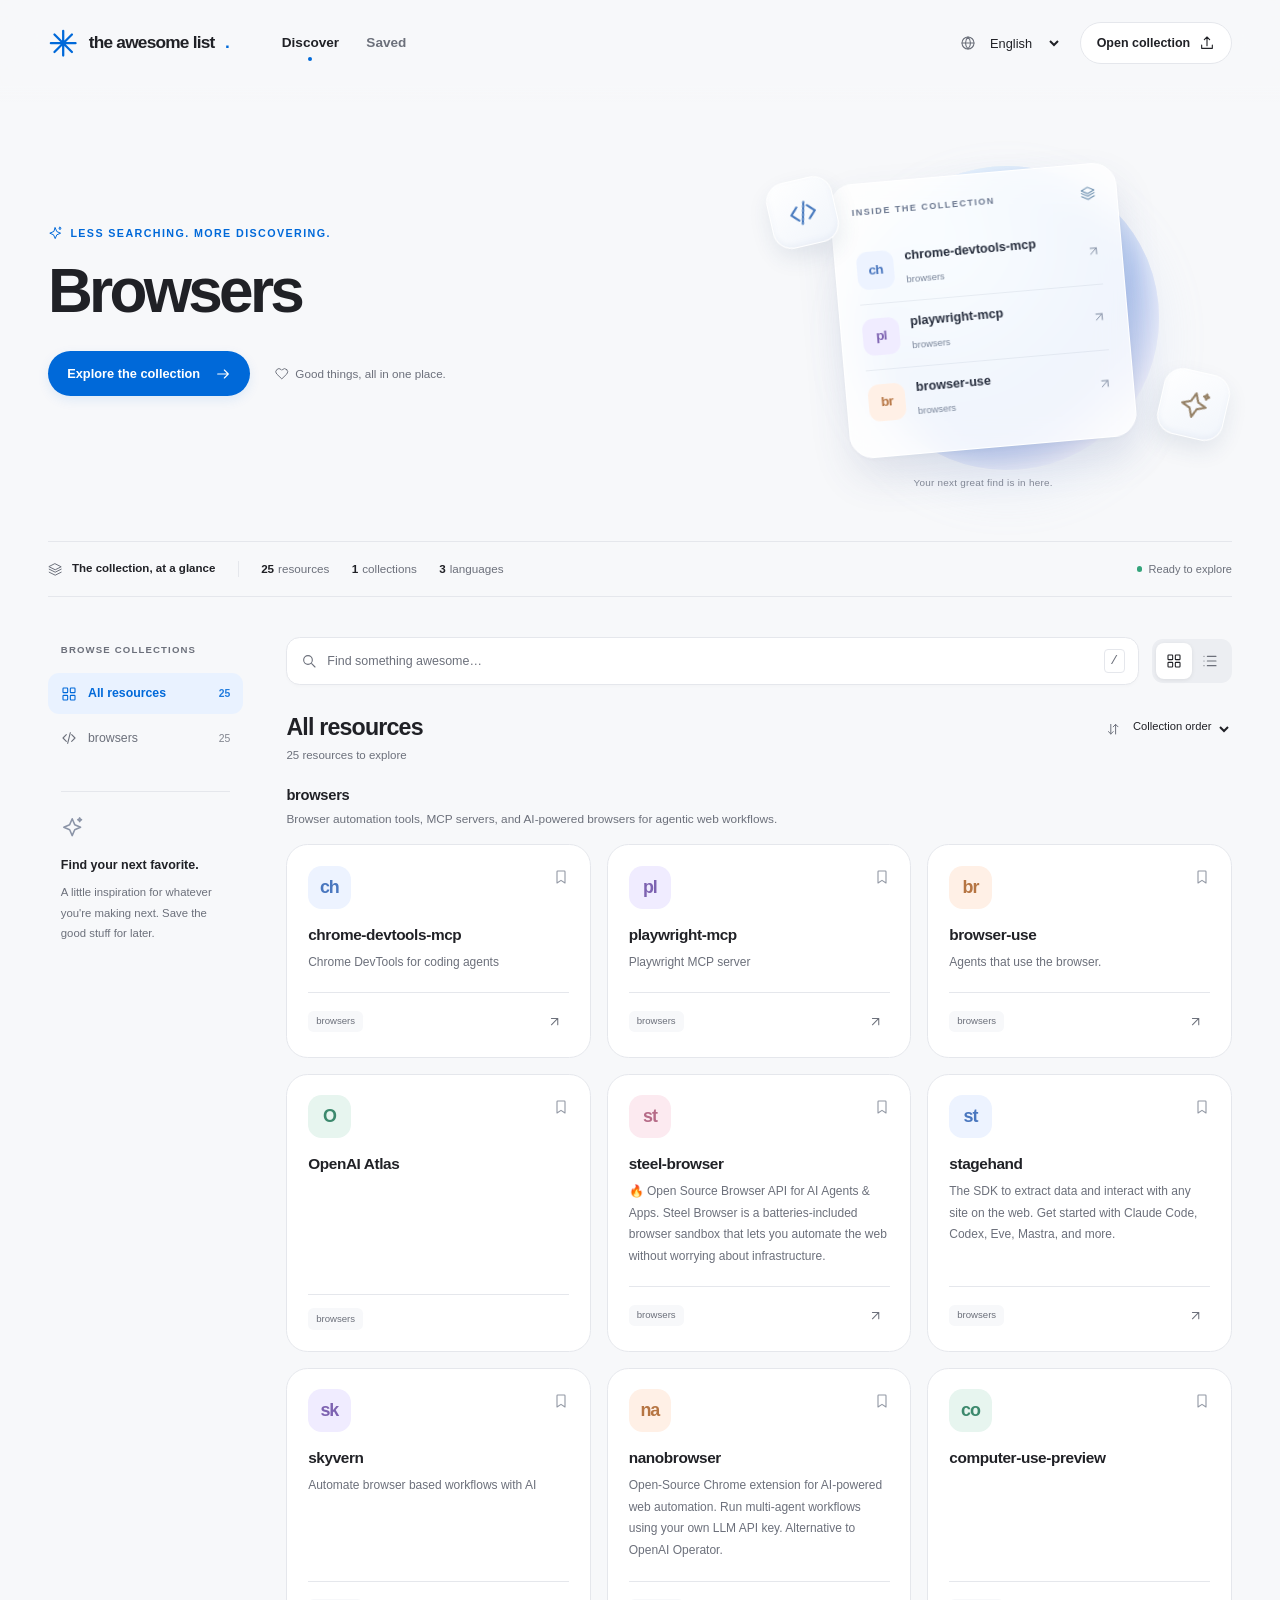
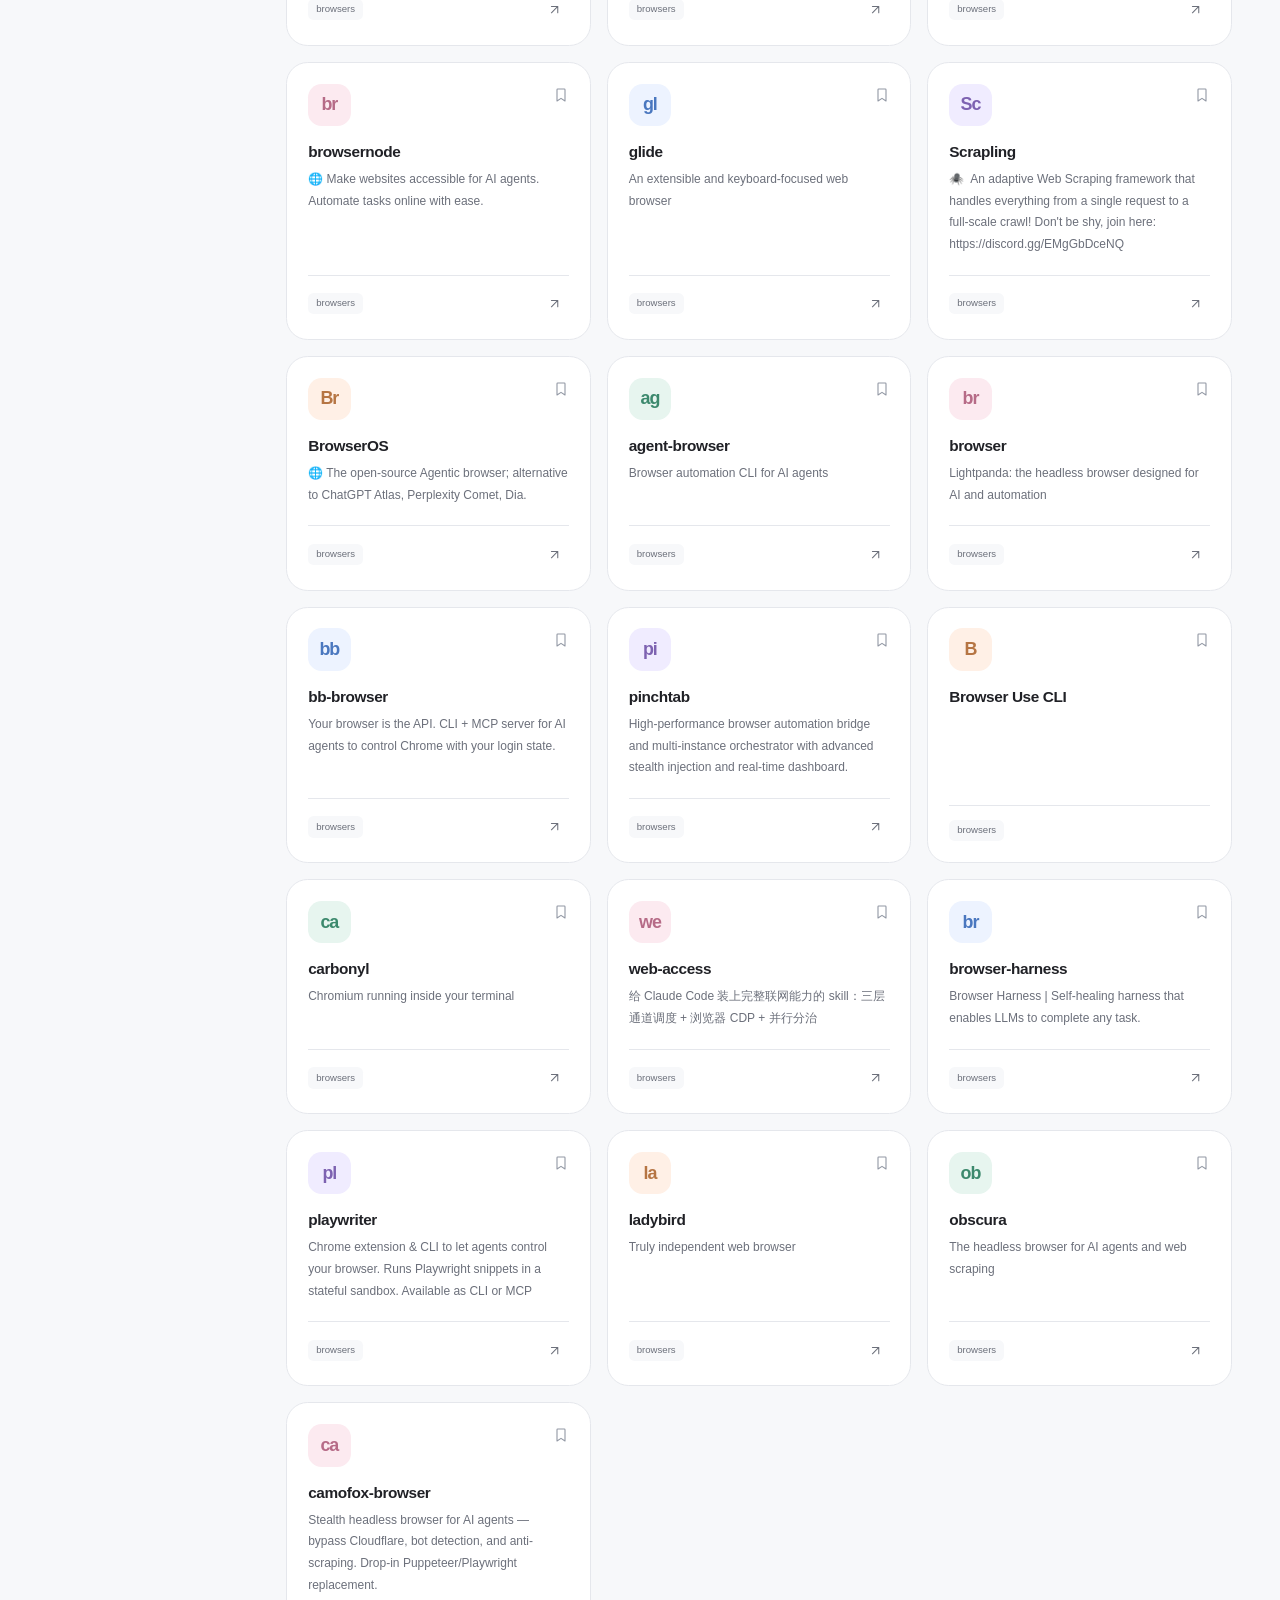
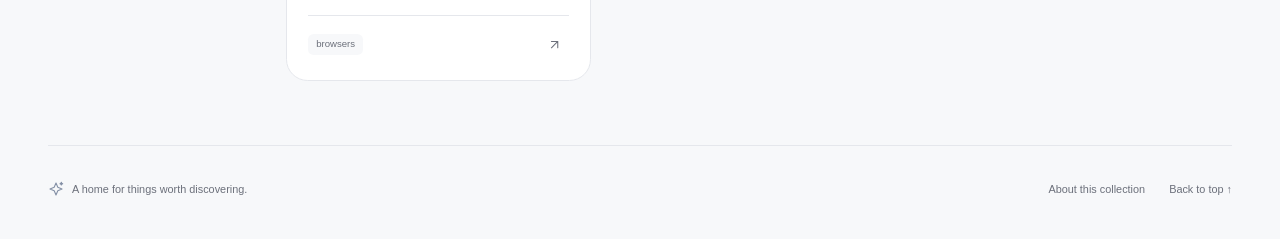
==== commit 7dab6694: "Update awesome-ai-browsers Awesome List" ====
--- a/docs/apple/index.html
+++ b/docs/apple/index.html
@@ -262,13 +262,6 @@
       *, *::before, *::after { transition: none !important; animation: none !important; }
       .resource-card:hover, button:active, .primary:active { transform: none; }
     }
-
-    .locale-switcher { display:inline-flex; align-items:center; gap:6px; white-space:nowrap; font-size:12px; }
-    .locale-switcher[hidden] { display:none; }
-    .locale-button { border:0; padding:6px 0; background:transparent; color:inherit; font:inherit; cursor:pointer; white-space:nowrap; }
-    .locale-button:hover { text-decoration:underline; text-underline-offset:4px; }
-    .locale-button[aria-pressed="true"] { font-weight:700; text-decoration:underline; text-underline-offset:4px; }
-    .locale-button:focus-visible { outline:2px solid currentColor; outline-offset:3px; border-radius:2px; }
   </style>
 </head>
 <body>
@@ -281,7 +274,7 @@
         <button type="button" class="nav-tab" id="saved-tab" aria-pressed="false"><span data-i18n="saved">Saved</span><span class="save-count" id="save-count" hidden>0</span></button>
       </div>
       <div class="nav-actions">
-        <div class="language-control locale-switcher" id="locale" role="group" aria-label="Language"></div>
+        <label class="language-control"><span data-icon="globe"></span><span class="sr-only" data-i18n="language">Language</span><select id="locale" aria-label="Language"></select></label>
         <button type="button" id="open-file" class="subtle-button"><span class="open-label" data-i18n="open">Open collection</span><span data-icon="upload"></span></button>
         <input type="file" id="file-input" accept=".json,application/json" hidden>
       </div>
@@ -863,19 +856,16 @@
       switcher.setAttribute('aria-label', tr('language'));
       const preferred = ['en', 'zh-CN', 'zh-HK', 'zh-TW'];
       const priority = code => preferred.includes(code) ? preferred.indexOf(code) : preferred.length;
-      [...locales].sort((a, b) => priority(a) - priority(b)).forEach((code, index) => {
+      [...locales].sort((a, b) => priority(a) - priority(b)).forEach((code) => {
         let label = code || 'Default';
         if (code === 'en') label = 'English';
         else if (code === 'zh-CN') label = '简体中文';
         else if (code === 'zh-HK' || code === 'zh-TW') label = '繁體中文';
         else { try { label = new Intl.DisplayNames([code], {type: 'language'}).of(code) || code; } catch {} }
-        if (index) switcher.append(document.createTextNode(' | '));
-        const button = el('button', 'locale-button', label);
-        button.type = 'button'; button.dataset.locale = code;
-        button.setAttribute('aria-pressed', String(code === locale));
-        switcher.append(button);
+        const option = el('option', '', label); option.value = code; switcher.append(option);
       });
-      switcher.hidden = locales.length < 2;
+      switcher.value = locale;
+      switcher.closest('label').hidden = locales.length < 2;
       $('#preview-rows').replaceChildren();
       records.filter((record) => !record.parents.length).slice(0, 3).forEach((record) => {
         const row = el('div', 'preview-row'), copy = el('div');
@@ -1009,13 +999,7 @@
       indexCollection(); updateStaticCopy(); renderCategories(); setSavedMode(false); updateSavedCount();
       $('#load-error').hidden = true;
     }
-    $('#locale').addEventListener('click', (event) => {
-      const button = event.target.closest('[data-locale]');
-      if (!button) return;
-      locale = button.dataset.locale;
-      updateStaticCopy(); renderCategories(); renderResults();
-      [...$('#locale').querySelectorAll('[data-locale]')].find(item => item.dataset.locale === locale).focus({preventScroll:true});
-    });
+    $('#locale').addEventListener('change', (event) => { locale = event.target.value; updateStaticCopy(); renderCategories(); renderResults(); });
     $('#search').addEventListener('input', (event) => { query = event.target.value; renderResults(); });
     $('#clear-search').addEventListener('click', () => { query = ''; $('#search').value = ''; renderResults(); $('#search').focus(); });
     $('#sort').addEventListener('change', renderResults);
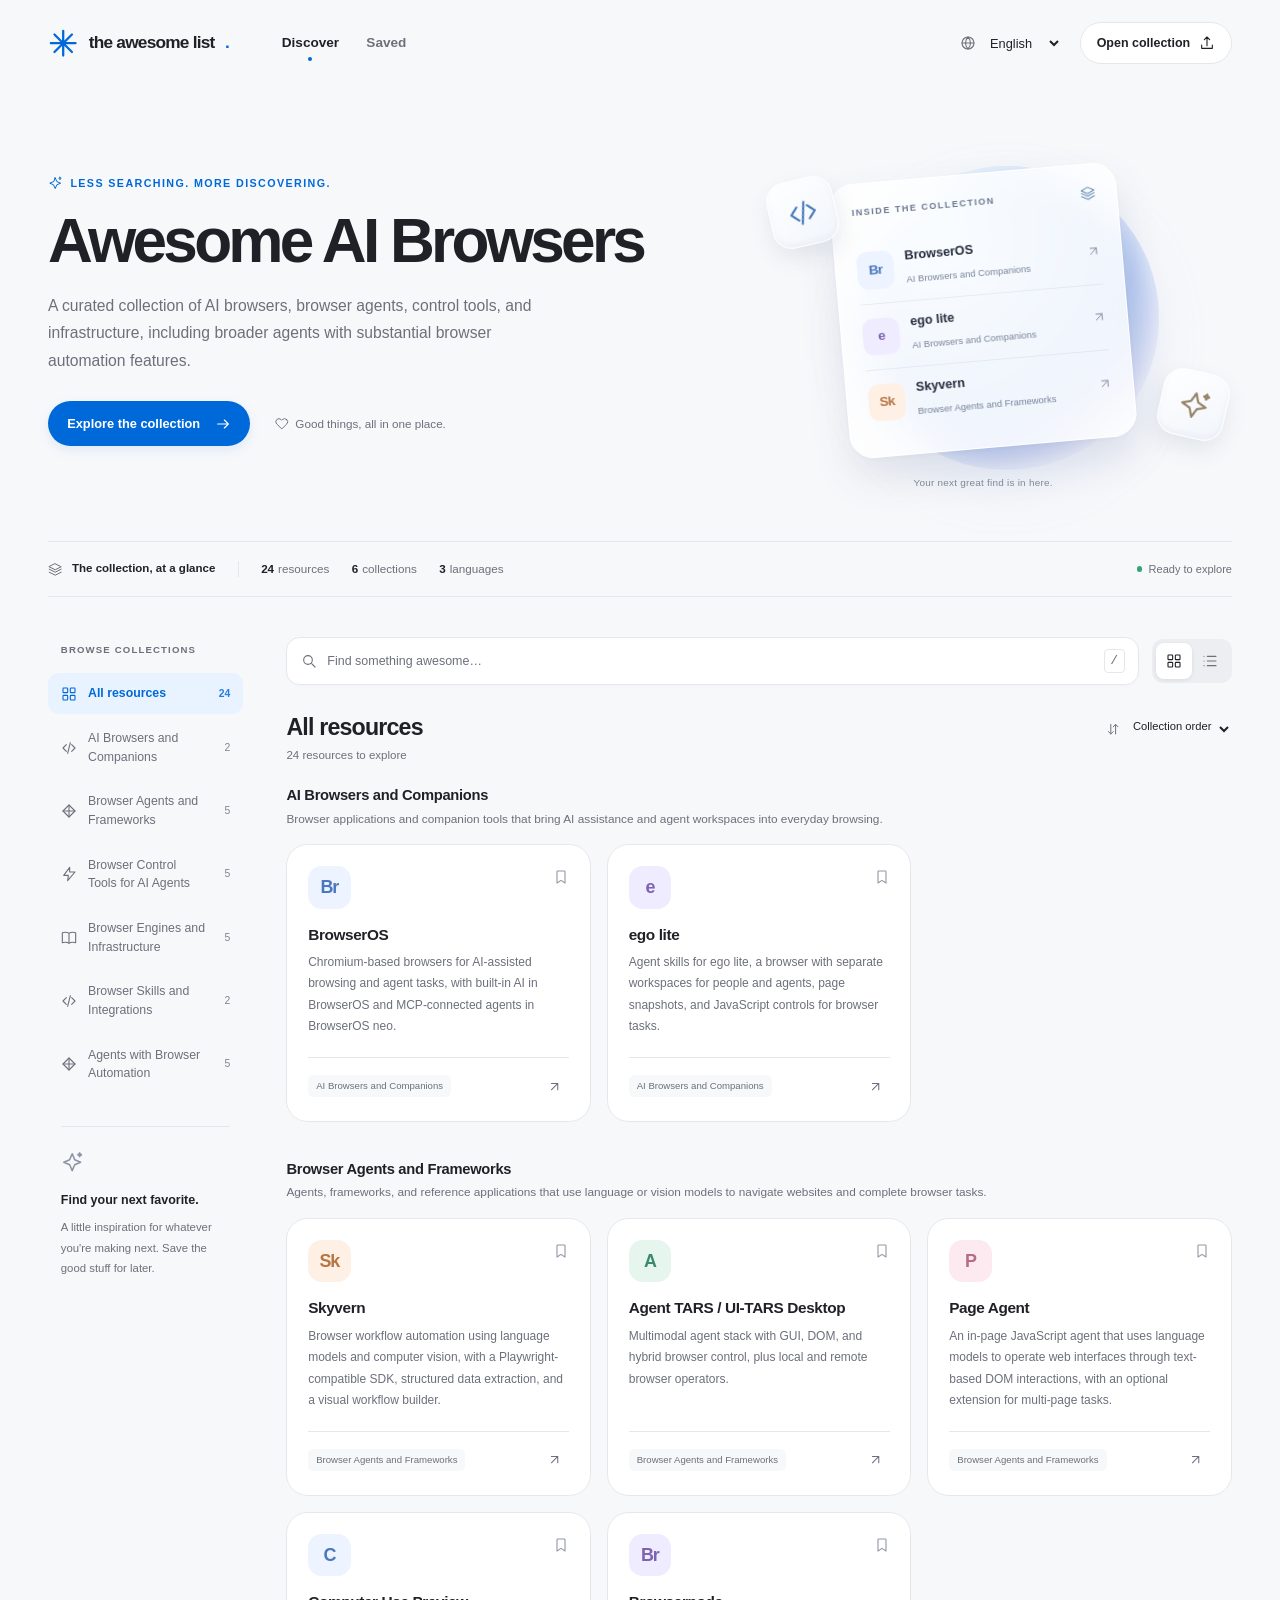
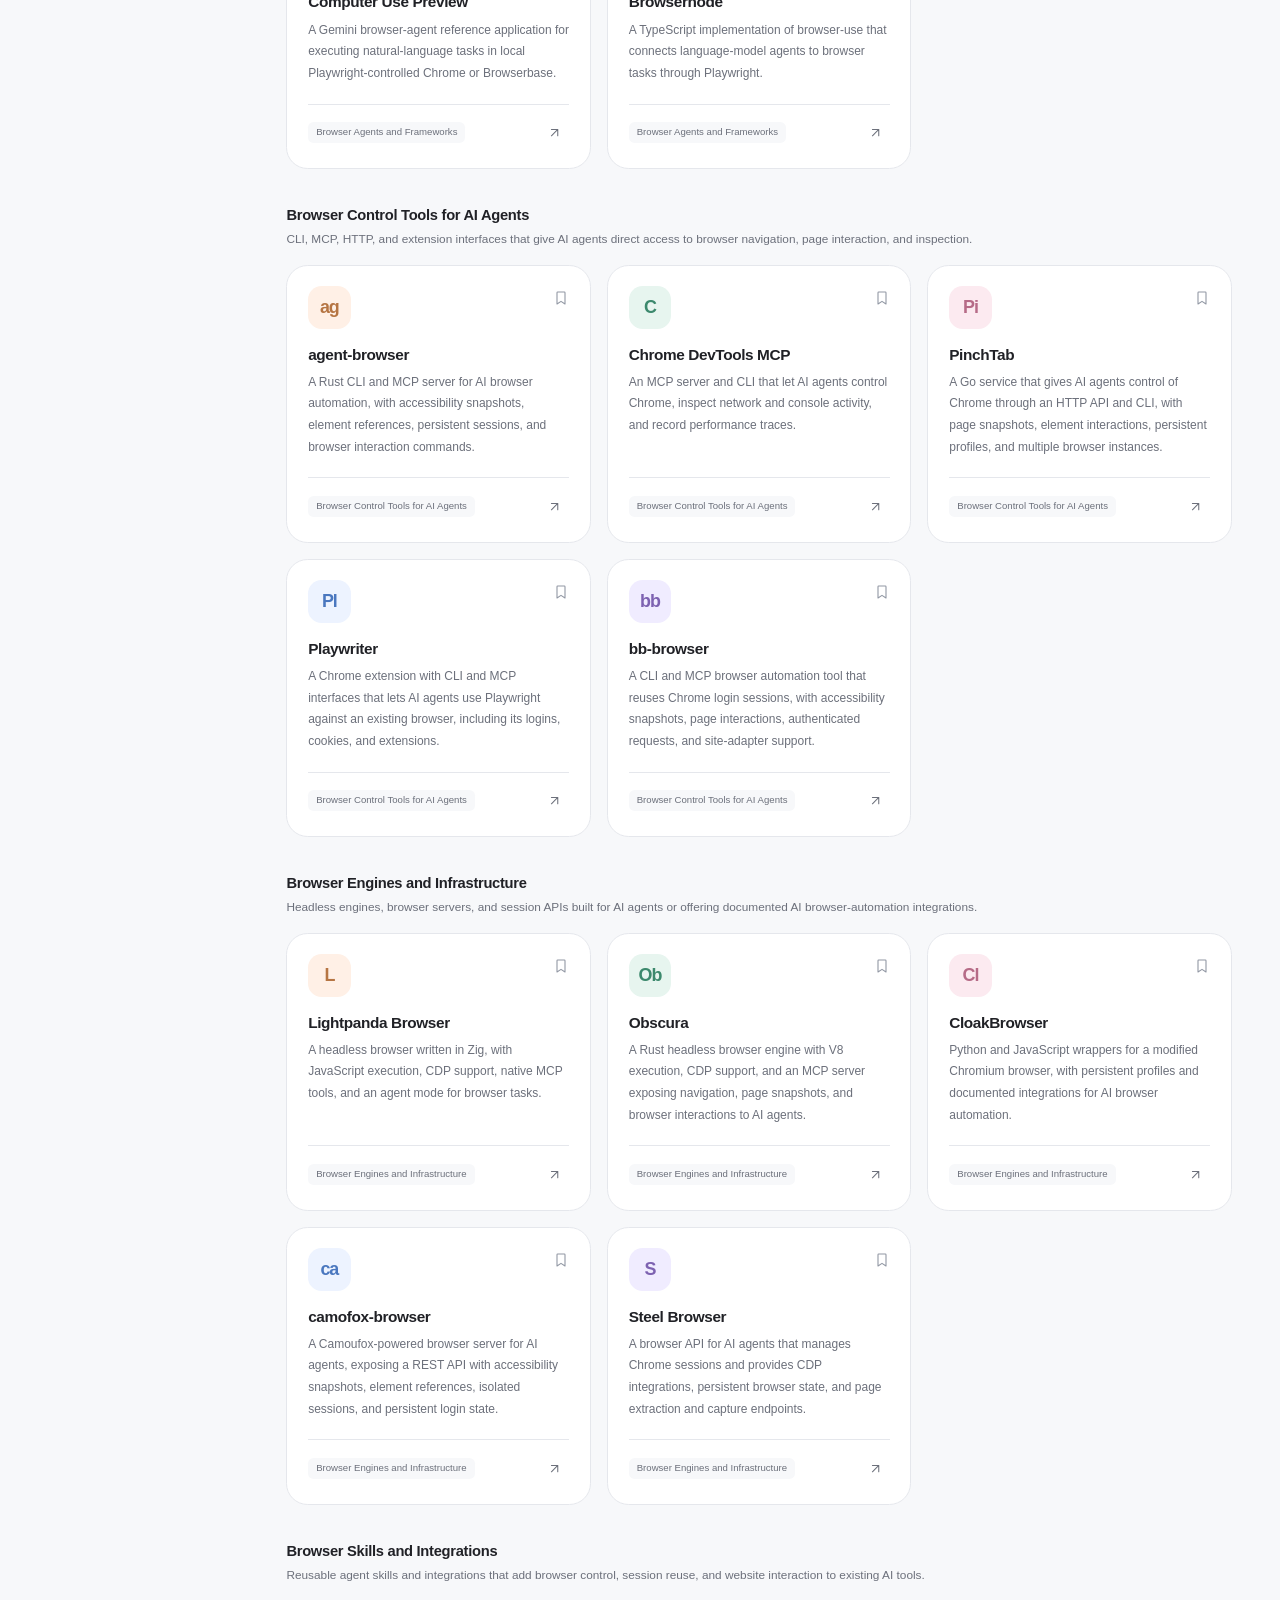
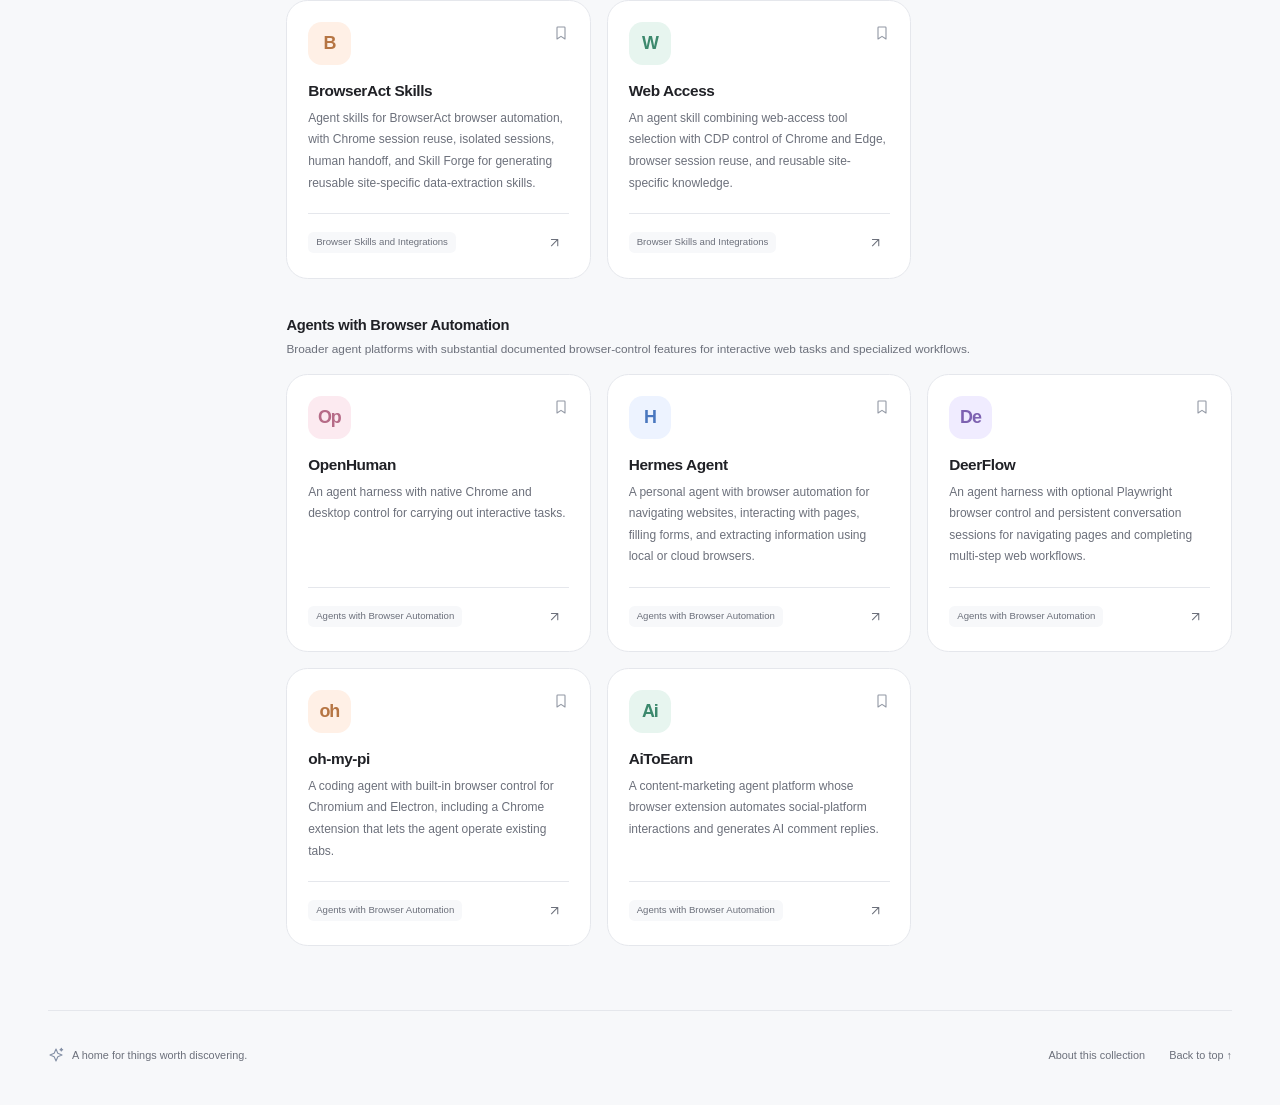
==== commit de782933: "Update awesome-ai-browsers Awesome List" ====
--- a/docs/apple/index.html
+++ b/docs/apple/index.html
@@ -5,7 +5,7 @@
   <meta name="viewport" content="width=device-width, initial-scale=1">
   <meta name="color-scheme" content="light dark">
   <meta name="description" content="A thoughtfully organized collection of useful tools and resources.">
-  <title>Browsers</title>
+  <title>Awesome AI Browsers</title>
   <style>
     :root {
       font: 100%/1.5 -apple-system, BlinkMacSystemFont, "Segoe UI", sans-serif;
@@ -332,179 +332,28 @@
 {
   "defaultLocale": "en",
   "title": {
-    "en": "Browsers",
-    "zh-CN": "\u6d4f\u89c8\u5668",
-    "zh-HK": "\u700f\u89bd\u5668"
+    "en": "Awesome AI Browsers",
+    "zh-CN": "AI \u6d4f\u89c8\u5668\u7cbe\u9009",
+    "zh-HK": "AI \u700f\u89bd\u5668\u7cbe\u9078"
+  },
+  "description": {
+    "en": "A curated collection of AI browsers, browser agents, control tools, and infrastructure, including broader agents with substantial browser automation features.",
+    "zh-CN": "\u7cbe\u9009 AI \u6d4f\u89c8\u5668\u3001\u6d4f\u89c8\u5668\u667a\u80fd\u4f53\u3001\u63a7\u5236\u5de5\u5177\u548c\u57fa\u7840\u8bbe\u65bd\uff0c\u4ee5\u53ca\u5177\u5907\u5b9e\u8d28\u6027\u6d4f\u89c8\u5668\u81ea\u52a8\u5316\u529f\u80fd\u7684\u7efc\u5408\u667a\u80fd\u4f53\u3002",
+    "zh-HK": "\u7cbe\u9078 AI \u700f\u89bd\u5668\u3001\u700f\u89bd\u5668\u667a\u80fd\u9ad4\u3001\u63a7\u5236\u5de5\u5177\u53ca\u57fa\u790e\u8a2d\u65bd\uff0c\u4ee5\u53ca\u5177\u5099\u5be6\u8cea\u700f\u89bd\u5668\u81ea\u52d5\u5316\u529f\u80fd\u7684\u7d9c\u5408\u667a\u80fd\u9ad4\u3002"
   },
   "sections": [
     {
       "title": {
-        "en": "browsers",
-        "zh-CN": "\u6d4f\u89c8\u5668",
-        "zh-HK": "\u700f\u89bd\u5668"
+        "en": "AI Browsers and Companions",
+        "zh-CN": "AI \u6d4f\u89c8\u5668\u53ca\u914d\u5957\u5de5\u5177",
+        "zh-HK": "AI \u700f\u89bd\u5668\u53ca\u914d\u5957\u5de5\u5177"
       },
       "description": {
-        "en": "Browser automation tools, MCP servers, and AI-powered browsers for agentic web workflows.",
-        "zh-CN": "\u9762\u5411 AI \u667a\u80fd\u4f53\u7684\u6d4f\u89c8\u5668\u81ea\u52a8\u5316\u5de5\u5177\u3001MCP \u670d\u52a1\u5668\u548c AI \u9a71\u52a8\u6d4f\u89c8\u5668\u3002",
-        "zh-HK": "\u9762\u5411 AI \u667a\u80fd\u9ad4\u7684\u700f\u89bd\u5668\u81ea\u52d5\u5316\u5de5\u5177\u3001MCP \u4f3a\u670d\u5668\u53ca AI \u9a45\u52d5\u700f\u89bd\u5668\u3002"
+        "en": "Browser applications and companion tools that bring AI assistance and agent workspaces into everyday browsing.",
+        "zh-CN": "\u5c06 AI \u8f85\u52a9\u529f\u80fd\u548c\u667a\u80fd\u4f53\u5de5\u4f5c\u533a\u878d\u5165\u65e5\u5e38\u6d4f\u89c8\u7684\u6d4f\u89c8\u5668\u5e94\u7528\u53ca\u914d\u5957\u5de5\u5177\u3002",
+        "zh-HK": "\u5c07 AI \u8f14\u52a9\u529f\u80fd\u53ca\u667a\u80fd\u9ad4\u5de5\u4f5c\u5340\u878d\u5165\u65e5\u5e38\u700f\u89bd\u7684\u700f\u89bd\u5668\u61c9\u7528\u7a0b\u5f0f\u53ca\u914d\u5957\u5de5\u5177\u3002"
       },
       "entries": [
-        {
-          "name": {
-            "en": "chrome-devtools-mcp",
-            "zh-CN": "chrome-devtools-mcp",
-            "zh-HK": "chrome-devtools-mcp"
-          },
-          "url": "https://github.com/ChromeDevTools/chrome-devtools-mcp",
-          "description": {
-            "en": "Chrome DevTools for coding agents",
-            "zh-CN": "\u9762\u5411\u7f16\u7a0b\u667a\u80fd\u4f53\u7684 Chrome DevTools",
-            "zh-HK": "\u70ba\u7de8\u7a0b\u667a\u80fd\u9ad4\u63d0\u4f9b\u7684 Chrome DevTools"
-          }
-        },
-        {
-          "name": {
-            "en": "playwright-mcp",
-            "zh-CN": "playwright-mcp",
-            "zh-HK": "playwright-mcp"
-          },
-          "url": "https://github.com/microsoft/playwright-mcp",
-          "description": {
-            "en": "Playwright MCP server",
-            "zh-CN": "Playwright MCP \u670d\u52a1\u5668",
-            "zh-HK": "Playwright MCP \u4f3a\u670d\u5668"
-          }
-        },
-        {
-          "name": {
-            "en": "browser-use",
-            "zh-CN": "browser-use",
-            "zh-HK": "browser-use"
-          },
-          "url": "https://github.com/browser-use/browser-use",
-          "description": {
-            "en": "Agents that use the browser.",
-            "zh-CN": "\u4f7f\u7528\u6d4f\u89c8\u5668\u7684\u667a\u80fd\u4f53\u3002",
-            "zh-HK": "\u4f7f\u7528\u700f\u89bd\u5668\u7684\u667a\u80fd\u9ad4\u3002"
-          }
-        },
-        {
-          "name": {
-            "en": "OpenAI Atlas",
-            "zh-CN": "OpenAI Atlas",
-            "zh-HK": "OpenAI Atlas"
-          },
-          "url": "",
-          "description": {
-            "en": "",
-            "zh-CN": "",
-            "zh-HK": ""
-          }
-        },
-        {
-          "name": {
-            "en": "steel-browser",
-            "zh-CN": "steel-browser",
-            "zh-HK": "steel-browser"
-          },
-          "url": "https://github.com/steel-dev/steel-browser",
-          "description": {
-            "en": "\ud83d\udd25 Open Source Browser API for AI Agents & Apps. Steel Browser is a batteries-included browser sandbox that lets you automate the web without worrying about infrastructure.",
-            "zh-CN": "\ud83d\udd25 \u9762\u5411 AI \u667a\u80fd\u4f53\u4e0e\u5e94\u7528\u7684\u5f00\u6e90\u6d4f\u89c8\u5668 API\u3002Steel Browser \u662f\u4e00\u4e2a\u5f00\u7bb1\u5373\u7528\u7684\u6d4f\u89c8\u5668\u6c99\u7bb1\uff0c\u8ba9\u4f60\u65e0\u9700\u64cd\u5fc3\u57fa\u7840\u8bbe\u65bd\u5373\u53ef\u81ea\u52a8\u5316\u7f51\u9875\u3002",
-            "zh-HK": "\ud83d\udd25 \u70ba AI \u667a\u80fd\u9ad4\u53ca\u61c9\u7528\u800c\u8a2d\u7684\u958b\u6e90\u700f\u89bd\u5668 API\u3002Steel Browser \u662f\u4e00\u500b\u958b\u7bb1\u5373\u7528\u7684\u700f\u89bd\u5668\u6c99\u76d2\uff0c\u8b93\u4f60\u7121\u9700\u64d4\u5fc3\u57fa\u790e\u8a2d\u65bd\u5373\u53ef\u81ea\u52d5\u5316\u7db2\u9801\u3002"
-          }
-        },
-        {
-          "name": {
-            "en": "stagehand",
-            "zh-CN": "stagehand",
-            "zh-HK": "stagehand"
-          },
-          "url": "https://github.com/browserbase/stagehand",
-          "description": {
-            "en": "The SDK to extract data and interact with any site on the web. Get started with Claude Code, Codex, Eve, Mastra, and more.",
-            "zh-CN": "\u7528\u4e8e\u63d0\u53d6\u6570\u636e\u5e76\u4e0e\u7f51\u7edc\u4e0a\u4efb\u4f55\u7f51\u7ad9\u4ea4\u4e92\u7684 SDK\u3002\u53ef\u642d\u914d Claude Code\u3001Codex\u3001Eve\u3001Mastra \u7b49\u4f7f\u7528\u3002",
-            "zh-HK": "\u7528\u65bc\u64f7\u53d6\u8cc7\u6599\u4e26\u8207\u7db2\u7d61\u4e0a\u4efb\u4f55\u7db2\u7ad9\u4e92\u52d5\u7684 SDK\u3002\u53ef\u914d\u5408 Claude Code\u3001Codex\u3001Eve\u3001Mastra \u7b49\u4f7f\u7528\u3002"
-          }
-        },
-        {
-          "name": {
-            "en": "skyvern",
-            "zh-CN": "skyvern",
-            "zh-HK": "skyvern"
-          },
-          "url": "https://github.com/Skyvern-AI/skyvern",
-          "description": {
-            "en": "Automate browser based workflows with AI",
-            "zh-CN": "\u4f7f\u7528 AI \u81ea\u52a8\u5316\u57fa\u4e8e\u6d4f\u89c8\u5668\u7684\u5de5\u4f5c\u6d41",
-            "zh-HK": "\u4f7f\u7528 AI \u81ea\u52d5\u5316\u57fa\u65bc\u700f\u89bd\u5668\u7684\u5de5\u4f5c\u6d41\u7a0b"
-          }
-        },
-        {
-          "name": {
-            "en": "nanobrowser",
-            "zh-CN": "nanobrowser",
-            "zh-HK": "nanobrowser"
-          },
-          "url": "https://github.com/nanobrowser/nanobrowser",
-          "description": {
-            "en": "Open-Source Chrome extension for AI-powered web automation. Run multi-agent workflows using your own LLM API key. Alternative to OpenAI Operator.",
-            "zh-CN": "\u7528\u4e8e AI \u9a71\u52a8\u7f51\u9875\u81ea\u52a8\u5316\u7684\u5f00\u6e90 Chrome \u6269\u5c55\u3002\u4f7f\u7528\u4f60\u81ea\u5df1\u7684 LLM API \u5bc6\u94a5\u8fd0\u884c\u591a\u667a\u80fd\u4f53\u5de5\u4f5c\u6d41\u3002OpenAI Operator \u7684\u66ff\u4ee3\u54c1\u3002",
-            "zh-HK": "\u7528\u65bc AI \u9a45\u52d5\u7db2\u9801\u81ea\u52d5\u5316\u7684\u958b\u6e90 Chrome \u64f4\u5145\u529f\u80fd\u3002\u4f7f\u7528\u4f60\u81ea\u5df1\u7684 LLM API \u91d1\u9470\u57f7\u884c\u591a\u667a\u80fd\u9ad4\u5de5\u4f5c\u6d41\u7a0b\u3002OpenAI Operator \u7684\u66ff\u4ee3\u54c1\u3002"
-          }
-        },
-        {
-          "name": {
-            "en": "computer-use-preview",
-            "zh-CN": "computer-use-preview",
-            "zh-HK": "computer-use-preview"
-          },
-          "url": "https://github.com/google-gemini/computer-use-preview",
-          "description": {
-            "en": "",
-            "zh-CN": "",
-            "zh-HK": ""
-          }
-        },
-        {
-          "name": {
-            "en": "browsernode",
-            "zh-CN": "browsernode",
-            "zh-HK": "browsernode"
-          },
-          "url": "https://github.com/lennybase/browsernode",
-          "description": {
-            "en": "\ud83c\udf10 Make websites accessible for AI agents. Automate tasks online with ease.",
-            "zh-CN": "\ud83c\udf10 \u8ba9\u7f51\u7ad9\u53ef\u4f9b AI \u667a\u80fd\u4f53\u8bbf\u95ee\u3002\u8f7b\u677e\u81ea\u52a8\u5316\u5728\u7ebf\u4efb\u52a1\u3002",
-            "zh-HK": "\ud83c\udf10 \u8b93\u7db2\u7ad9\u53ef\u4f9b AI \u667a\u80fd\u9ad4\u5b58\u53d6\u3002\u8f15\u9b06\u81ea\u52d5\u5316\u7dda\u4e0a\u4efb\u52d9\u3002"
-          }
-        },
-        {
-          "name": {
-            "en": "glide",
-            "zh-CN": "glide",
-            "zh-HK": "glide"
-          },
-          "url": "https://github.com/glide-browser/glide",
-          "description": {
-            "en": "An extensible and keyboard-focused web browser",
-            "zh-CN": "\u4e00\u6b3e\u53ef\u6269\u5c55\u4e14\u4ee5\u952e\u76d8\u4e3a\u6838\u5fc3\u7684\u7f51\u9875\u6d4f\u89c8\u5668",
-            "zh-HK": "\u4e00\u6b3e\u53ef\u64f4\u5145\u4e14\u4ee5\u9375\u76e4\u70ba\u6838\u5fc3\u7684\u7db2\u9801\u700f\u89bd\u5668"
-          }
-        },
-        {
-          "name": {
-            "en": "Scrapling",
-            "zh-CN": "Scrapling",
-            "zh-HK": "Scrapling"
-          },
-          "url": "https://github.com/D4Vinci/Scrapling",
-          "description": {
-            "en": "\ud83d\udd77\ufe0f \ufe0f An adaptive Web Scraping framework that handles everything from a single request to a full-scale crawl! Don't be shy, join here: https://discord.gg/EMgGbDceNQ",
-            "zh-CN": "\ud83d\udd77\ufe0f \ufe0f \u4e00\u4e2a\u81ea\u9002\u5e94\u7684\u7f51\u9875\u6293\u53d6\u6846\u67b6\uff0c\u4ece\u5355\u6b21\u8bf7\u6c42\u5230\u5168\u91cf\u722c\u53d6\u4e00\u5e94\u4ff1\u5168\uff01\u522b\u5bb3\u7f9e\uff0c\u52a0\u5165\u6211\u4eec\uff1ahttps://discord.gg/EMgGbDceNQ",
-            "zh-HK": "\ud83d\udd77\ufe0f \ufe0f \u4e00\u500b\u81ea\u9069\u61c9\u7684\u7db2\u9801\u64f7\u53d6\u6846\u67b6\uff0c\u7531\u55ae\u6b21\u8acb\u6c42\u5230\u5168\u91cf\u722c\u53d6\u4e00\u61c9\u4ff1\u5168\uff01\u5225\u5bb3\u7f9e\uff0c\u52a0\u5165\u6211\u5011\uff1ahttps://discord.gg/EMgGbDceNQ"
-          }
-        },
         {
           "name": {
             "en": "BrowserOS",
@@ -513,11 +362,117 @@
           },
           "url": "https://github.com/browseros-ai/BrowserOS",
           "description": {
-            "en": "\ud83c\udf10 The open-source Agentic browser; alternative to ChatGPT Atlas, Perplexity Comet, Dia.",
-            "zh-CN": "\ud83c\udf10 \u5f00\u6e90\u7684\u667a\u80fd\u4f53\u6d4f\u89c8\u5668\uff1bChatGPT Atlas\u3001Perplexity Comet\u3001Dia \u7684\u66ff\u4ee3\u54c1\u3002",
-            "zh-HK": "\ud83c\udf10 \u958b\u6e90\u7684\u667a\u80fd\u9ad4\u700f\u89bd\u5668\uff1bChatGPT Atlas\u3001Perplexity Comet\u3001Dia \u7684\u66ff\u4ee3\u54c1\u3002"
-          }
-        },
+            "en": "Chromium-based browsers for AI-assisted browsing and agent tasks, with built-in AI in BrowserOS and MCP-connected agents in BrowserOS neo.",
+            "zh-CN": "\u57fa\u4e8e Chromium \u7684\u6d4f\u89c8\u5668\uff0c\u652f\u6301 AI \u8f85\u52a9\u6d4f\u89c8\u548c\u667a\u80fd\u4f53\u4efb\u52a1\uff1bBrowserOS \u5185\u7f6e AI\uff0cBrowserOS neo \u901a\u8fc7 MCP \u8fde\u63a5\u5916\u90e8\u667a\u80fd\u4f53\u3002",
+            "zh-HK": "\u57fa\u65bc Chromium \u7684\u700f\u89bd\u5668\uff0c\u652f\u63f4 AI \u8f14\u52a9\u700f\u89bd\u53ca\u667a\u80fd\u9ad4\u4efb\u52d9\uff1bBrowserOS \u5167\u7f6e AI\uff0cBrowserOS neo \u900f\u904e MCP \u9023\u63a5\u5916\u90e8\u667a\u80fd\u9ad4\u3002"
+          }
+        },
+        {
+          "name": {
+            "en": "ego lite",
+            "zh-CN": "ego lite",
+            "zh-HK": "ego lite"
+          },
+          "url": "https://github.com/citrolabs/ego-lite",
+          "description": {
+            "en": "Agent skills for ego lite, a browser with separate workspaces for people and agents, page snapshots, and JavaScript controls for browser tasks.",
+            "zh-CN": "\u4e3a ego lite \u6d4f\u89c8\u5668\u63d0\u4f9b\u667a\u80fd\u4f53\u6280\u80fd\uff0c\u5229\u7528\u72ec\u7acb\u7684\u4eba\u4e0e\u667a\u80fd\u4f53\u5de5\u4f5c\u533a\u3001\u9875\u9762\u5feb\u7167\u548c JavaScript \u63a7\u5236\u6267\u884c\u6d4f\u89c8\u5668\u4efb\u52a1\u3002",
+            "zh-HK": "\u70ba ego lite \u700f\u89bd\u5668\u63d0\u4f9b\u667a\u80fd\u9ad4\u6280\u80fd\uff0c\u5229\u7528\u7368\u7acb\u7684\u4eba\u8207\u667a\u80fd\u9ad4\u5de5\u4f5c\u5340\u3001\u9801\u9762\u5feb\u7167\u53ca JavaScript \u63a7\u5236\u57f7\u884c\u700f\u89bd\u5668\u4efb\u52d9\u3002"
+          }
+        }
+      ]
+    },
+    {
+      "title": {
+        "en": "Browser Agents and Frameworks",
+        "zh-CN": "\u6d4f\u89c8\u5668\u667a\u80fd\u4f53\u4e0e\u6846\u67b6",
+        "zh-HK": "\u700f\u89bd\u5668\u667a\u80fd\u9ad4\u8207\u6846\u67b6"
+      },
+      "description": {
+        "en": "Agents, frameworks, and reference applications that use language or vision models to navigate websites and complete browser tasks.",
+        "zh-CN": "\u5229\u7528\u8bed\u8a00\u6216\u89c6\u89c9\u6a21\u578b\u6d4f\u89c8\u7f51\u7ad9\u5e76\u5b8c\u6210\u6d4f\u89c8\u5668\u4efb\u52a1\u7684\u667a\u80fd\u4f53\u3001\u6846\u67b6\u548c\u53c2\u8003\u5e94\u7528\u3002",
+        "zh-HK": "\u5229\u7528\u8a9e\u8a00\u6216\u8996\u89ba\u6a21\u578b\u700f\u89bd\u7db2\u7ad9\u4e26\u5b8c\u6210\u700f\u89bd\u5668\u4efb\u52d9\u7684\u667a\u80fd\u9ad4\u3001\u6846\u67b6\u53ca\u53c3\u8003\u61c9\u7528\u7a0b\u5f0f\u3002"
+      },
+      "entries": [
+        {
+          "name": {
+            "en": "Skyvern",
+            "zh-CN": "Skyvern",
+            "zh-HK": "Skyvern"
+          },
+          "url": "https://github.com/Skyvern-AI/skyvern",
+          "description": {
+            "en": "Browser workflow automation using language models and computer vision, with a Playwright-compatible SDK, structured data extraction, and a visual workflow builder.",
+            "zh-CN": "\u5229\u7528\u8bed\u8a00\u6a21\u578b\u548c\u8ba1\u7b97\u673a\u89c6\u89c9\u81ea\u52a8\u6267\u884c\u6d4f\u89c8\u5668\u5de5\u4f5c\u6d41\uff0c\u63d0\u4f9b\u517c\u5bb9 Playwright \u7684 SDK\u3001\u7ed3\u6784\u5316\u6570\u636e\u63d0\u53d6\u548c\u53ef\u89c6\u5316\u5de5\u4f5c\u6d41\u7f16\u8f91\u5668\u3002",
+            "zh-HK": "\u5229\u7528\u8a9e\u8a00\u6a21\u578b\u53ca\u96fb\u8166\u8996\u89ba\u81ea\u52d5\u57f7\u884c\u700f\u89bd\u5668\u5de5\u4f5c\u6d41\u7a0b\uff0c\u63d0\u4f9b\u517c\u5bb9 Playwright \u7684 SDK\u3001\u7d50\u69cb\u5316\u6578\u64da\u64f7\u53d6\u53ca\u8996\u89ba\u5316\u5de5\u4f5c\u6d41\u7a0b\u7de8\u8f2f\u5668\u3002"
+          }
+        },
+        {
+          "name": {
+            "en": "Agent TARS / UI-TARS Desktop",
+            "zh-CN": "Agent TARS / UI-TARS Desktop",
+            "zh-HK": "Agent TARS / UI-TARS Desktop"
+          },
+          "url": "https://github.com/bytedance/UI-TARS-desktop",
+          "description": {
+            "en": "Multimodal agent stack with GUI, DOM, and hybrid browser control, plus local and remote browser operators.",
+            "zh-CN": "\u591a\u6a21\u6001\u667a\u80fd\u4f53\u5de5\u5177\u6808\uff0c\u652f\u6301\u901a\u8fc7 GUI\u3001DOM \u6216\u6df7\u5408\u65b9\u5f0f\u63a7\u5236\u6d4f\u89c8\u5668\uff0c\u5e76\u63d0\u4f9b\u672c\u5730\u548c\u8fdc\u7a0b\u6d4f\u89c8\u5668\u64cd\u4f5c\u7ec4\u4ef6\u3002",
+            "zh-HK": "\u591a\u6a21\u614b\u667a\u80fd\u9ad4\u5de5\u5177\u7d44\uff0c\u652f\u63f4\u900f\u904e GUI\u3001DOM \u6216\u6df7\u5408\u65b9\u5f0f\u63a7\u5236\u700f\u89bd\u5668\uff0c\u4e26\u63d0\u4f9b\u672c\u5730\u53ca\u9060\u7aef\u700f\u89bd\u5668\u64cd\u4f5c\u7d44\u4ef6\u3002"
+          }
+        },
+        {
+          "name": {
+            "en": "Page Agent",
+            "zh-CN": "Page Agent",
+            "zh-HK": "Page Agent"
+          },
+          "url": "https://github.com/alibaba/page-agent",
+          "description": {
+            "en": "An in-page JavaScript agent that uses language models to operate web interfaces through text-based DOM interactions, with an optional extension for multi-page tasks.",
+            "zh-CN": "\u5728\u7f51\u9875\u5185\u8fd0\u884c\u7684 JavaScript \u667a\u80fd\u4f53\uff0c\u4f7f\u7528\u8bed\u8a00\u6a21\u578b\u901a\u8fc7\u6587\u672c\u5f62\u5f0f\u7684 DOM \u4fe1\u606f\u64cd\u4f5c\u7f51\u9875\u754c\u9762\uff0c\u5e76\u53ef\u901a\u8fc7\u6d4f\u89c8\u5668\u6269\u5c55\u6267\u884c\u591a\u9875\u9762\u4efb\u52a1\u3002",
+            "zh-HK": "\u5728\u7db2\u9801\u5167\u904b\u884c\u7684 JavaScript \u667a\u80fd\u9ad4\uff0c\u4f7f\u7528\u8a9e\u8a00\u6a21\u578b\u900f\u904e\u6587\u5b57\u5f62\u5f0f\u7684 DOM \u8cc7\u8a0a\u64cd\u4f5c\u7db2\u9801\u4ecb\u9762\uff0c\u4e26\u53ef\u900f\u904e\u700f\u89bd\u5668\u64f4\u5145\u529f\u80fd\u57f7\u884c\u591a\u9801\u9762\u4efb\u52d9\u3002"
+          }
+        },
+        {
+          "name": {
+            "en": "Computer Use Preview",
+            "zh-CN": "Computer Use Preview",
+            "zh-HK": "Computer Use Preview"
+          },
+          "url": "https://github.com/google-gemini/computer-use-preview",
+          "description": {
+            "en": "A Gemini browser-agent reference application for executing natural-language tasks in local Playwright-controlled Chrome or Browserbase.",
+            "zh-CN": "Gemini \u6d4f\u89c8\u5668\u667a\u80fd\u4f53\u53c2\u8003\u5e94\u7528\uff0c\u901a\u8fc7\u672c\u5730 Playwright \u63a7\u5236\u7684 Chrome \u6216 Browserbase \u6267\u884c\u81ea\u7136\u8bed\u8a00\u4efb\u52a1\u3002",
+            "zh-HK": "Gemini \u700f\u89bd\u5668\u667a\u80fd\u9ad4\u53c3\u8003\u61c9\u7528\u7a0b\u5f0f\uff0c\u900f\u904e\u672c\u5730 Playwright \u63a7\u5236\u7684 Chrome \u6216 Browserbase \u57f7\u884c\u81ea\u7136\u8a9e\u8a00\u4efb\u52d9\u3002"
+          }
+        },
+        {
+          "name": {
+            "en": "Browsernode",
+            "zh-CN": "Browsernode",
+            "zh-HK": "Browsernode"
+          },
+          "url": "https://github.com/lennybase/browsernode",
+          "description": {
+            "en": "A TypeScript implementation of browser-use that connects language-model agents to browser tasks through Playwright.",
+            "zh-CN": "\u57fa\u4e8e TypeScript \u5b9e\u73b0\u7684 browser-use\uff0c\u901a\u8fc7 Playwright \u8ba9\u8bed\u8a00\u6a21\u578b\u667a\u80fd\u4f53\u6267\u884c\u6d4f\u89c8\u5668\u4efb\u52a1\u3002",
+            "zh-HK": "\u4ee5 TypeScript \u5be6\u4f5c\u7684 browser-use\uff0c\u900f\u904e Playwright \u8b93\u8a9e\u8a00\u6a21\u578b\u667a\u80fd\u9ad4\u57f7\u884c\u700f\u89bd\u5668\u4efb\u52d9\u3002"
+          }
+        }
+      ]
+    },
+    {
+      "title": {
+        "en": "Browser Control Tools for AI Agents",
+        "zh-CN": "AI \u667a\u80fd\u4f53\u6d4f\u89c8\u5668\u63a7\u5236\u5de5\u5177",
+        "zh-HK": "AI \u667a\u80fd\u9ad4\u700f\u89bd\u5668\u63a7\u5236\u5de5\u5177"
+      },
+      "description": {
+        "en": "CLI, MCP, HTTP, and extension interfaces that give AI agents direct access to browser navigation, page interaction, and inspection.",
+        "zh-CN": "\u901a\u8fc7\u547d\u4ee4\u884c\u3001MCP\u3001HTTP \u6216\u6269\u5c55\u63a5\u53e3\uff0c\u8ba9 AI \u667a\u80fd\u4f53\u76f4\u63a5\u5bfc\u822a\u3001\u64cd\u4f5c\u548c\u68c0\u67e5\u6d4f\u89c8\u5668\u9875\u9762\u7684\u5de5\u5177\u3002",
+        "zh-HK": "\u900f\u904e\u547d\u4ee4\u5217\u3001MCP\u3001HTTP \u6216\u64f4\u5145\u4ecb\u9762\uff0c\u8b93 AI \u667a\u80fd\u9ad4\u76f4\u63a5\u5c0e\u89bd\u3001\u64cd\u4f5c\u53ca\u6aa2\u67e5\u700f\u89bd\u5668\u9801\u9762\u7684\u5de5\u5177\u3002"
+      },
+      "entries": [
         {
           "name": {
             "en": "agent-browser",
@@ -526,22 +481,48 @@
           },
           "url": "https://github.com/vercel-labs/agent-browser",
           "description": {
-            "en": "Browser automation CLI for AI agents",
-            "zh-CN": "\u9762\u5411 AI \u667a\u80fd\u4f53\u7684\u6d4f\u89c8\u5668\u81ea\u52a8\u5316 CLI",
-            "zh-HK": "\u70ba AI \u667a\u80fd\u9ad4\u800c\u8a2d\u7684\u700f\u89bd\u5668\u81ea\u52d5\u5316 CLI"
-          }
-        },
-        {
-          "name": {
-            "en": "browser",
-            "zh-CN": "browser",
-            "zh-HK": "browser"
-          },
-          "url": "https://github.com/lightpanda-io/browser",
-          "description": {
-            "en": "Lightpanda: the headless browser designed for AI and automation",
-            "zh-CN": "Lightpanda\uff1a\u4e3a AI \u4e0e\u81ea\u52a8\u5316\u800c\u8bbe\u8ba1\u7684\u65e0\u5934\u6d4f\u89c8\u5668",
-            "zh-HK": "Lightpanda\uff1a\u70ba AI \u8207\u81ea\u52d5\u5316\u800c\u8a2d\u8a08\u7684\u7121\u982d\u700f\u89bd\u5668"
+            "en": "A Rust CLI and MCP server for AI browser automation, with accessibility snapshots, element references, persistent sessions, and browser interaction commands.",
+            "zh-CN": "\u9762\u5411 AI \u6d4f\u89c8\u5668\u81ea\u52a8\u5316\u7684 Rust \u547d\u4ee4\u884c\u5de5\u5177\u548c MCP \u670d\u52a1\u5668\uff0c\u63d0\u4f9b\u65e0\u969c\u788d\u6811\u5feb\u7167\u3001\u5143\u7d20\u5f15\u7528\u3001\u6301\u4e45\u4f1a\u8bdd\u548c\u6d4f\u89c8\u5668\u4ea4\u4e92\u547d\u4ee4\u3002",
+            "zh-HK": "\u9762\u5411 AI \u700f\u89bd\u5668\u81ea\u52d5\u5316\u7684 Rust \u547d\u4ee4\u5217\u5de5\u5177\u53ca MCP \u4f3a\u670d\u5668\uff0c\u63d0\u4f9b\u7121\u969c\u7919\u6a39\u5feb\u7167\u3001\u5143\u7d20\u53c3\u7167\u3001\u6301\u7e8c\u6703\u8a71\u53ca\u700f\u89bd\u5668\u4e92\u52d5\u6307\u4ee4\u3002"
+          }
+        },
+        {
+          "name": {
+            "en": "Chrome DevTools MCP",
+            "zh-CN": "Chrome DevTools MCP",
+            "zh-HK": "Chrome DevTools MCP"
+          },
+          "url": "https://github.com/ChromeDevTools/chrome-devtools-mcp",
+          "description": {
+            "en": "An MCP server and CLI that let AI agents control Chrome, inspect network and console activity, and record performance traces.",
+            "zh-CN": "\u901a\u8fc7 MCP \u670d\u52a1\u5668\u548c\u547d\u4ee4\u884c\u5de5\u5177\uff0c\u8ba9 AI \u667a\u80fd\u4f53\u63a7\u5236 Chrome\u3001\u68c0\u67e5\u7f51\u7edc\u8bf7\u6c42\u548c\u63a7\u5236\u53f0\u4fe1\u606f\uff0c\u5e76\u8bb0\u5f55\u6027\u80fd\u8ddf\u8e2a\u3002",
+            "zh-HK": "\u900f\u904e MCP \u4f3a\u670d\u5668\u53ca\u547d\u4ee4\u5217\u5de5\u5177\uff0c\u8b93 AI \u667a\u80fd\u9ad4\u63a7\u5236 Chrome\u3001\u6aa2\u67e5\u7db2\u7d61\u8acb\u6c42\u53ca\u63a7\u5236\u53f0\u8cc7\u8a0a\uff0c\u4e26\u8a18\u9304\u6548\u80fd\u8ffd\u8e64\u3002"
+          }
+        },
+        {
+          "name": {
+            "en": "PinchTab",
+            "zh-CN": "PinchTab",
+            "zh-HK": "PinchTab"
+          },
+          "url": "https://github.com/pinchtab/pinchtab",
+          "description": {
+            "en": "A Go service that gives AI agents control of Chrome through an HTTP API and CLI, with page snapshots, element interactions, persistent profiles, and multiple browser instances.",
+            "zh-CN": "\u4f7f\u7528 Go \u7f16\u5199\u7684\u670d\u52a1\uff0c\u901a\u8fc7 HTTP API \u548c\u547d\u4ee4\u884c\u5de5\u5177\u8ba9 AI \u667a\u80fd\u4f53\u63a7\u5236 Chrome\uff0c\u652f\u6301\u9875\u9762\u5feb\u7167\u3001\u5143\u7d20\u4ea4\u4e92\u3001\u6301\u4e45\u5316\u7528\u6237\u914d\u7f6e\u548c\u591a\u6d4f\u89c8\u5668\u5b9e\u4f8b\u3002",
+            "zh-HK": "\u4ee5 Go \u7de8\u5beb\u7684\u670d\u52d9\uff0c\u900f\u904e HTTP API \u53ca\u547d\u4ee4\u5217\u5de5\u5177\u8b93 AI \u667a\u80fd\u9ad4\u63a7\u5236 Chrome\uff0c\u652f\u63f4\u9801\u9762\u5feb\u7167\u3001\u5143\u7d20\u4e92\u52d5\u3001\u6301\u4e45\u5316\u4f7f\u7528\u8005\u8a2d\u5b9a\u53ca\u591a\u500b\u700f\u89bd\u5668\u5be6\u4f8b\u3002"
+          }
+        },
+        {
+          "name": {
+            "en": "Playwriter",
+            "zh-CN": "Playwriter",
+            "zh-HK": "Playwriter"
+          },
+          "url": "https://github.com/remorses/playwriter",
+          "description": {
+            "en": "A Chrome extension with CLI and MCP interfaces that lets AI agents use Playwright against an existing browser, including its logins, cookies, and extensions.",
+            "zh-CN": "\u63d0\u4f9b\u547d\u4ee4\u884c\u548c MCP \u63a5\u53e3\u7684 Chrome \u6269\u5c55\uff0c\u8ba9 AI \u667a\u80fd\u4f53\u901a\u8fc7 Playwright \u64cd\u4f5c\u73b0\u6709\u6d4f\u89c8\u5668\uff0c\u590d\u7528\u767b\u5f55\u72b6\u6001\u3001Cookie \u548c\u6269\u5c55\u3002",
+            "zh-HK": "\u63d0\u4f9b\u547d\u4ee4\u5217\u53ca MCP \u4ecb\u9762\u7684 Chrome \u64f4\u5145\u529f\u80fd\uff0c\u8b93 AI \u667a\u80fd\u9ad4\u900f\u904e Playwright \u64cd\u4f5c\u73fe\u6709\u700f\u89bd\u5668\uff0c\u6cbf\u7528\u767b\u5165\u72c0\u614b\u3001Cookie \u53ca\u64f4\u5145\u529f\u80fd\u3002"
           }
         },
         {
@@ -552,113 +533,62 @@
           },
           "url": "https://github.com/epiral/bb-browser",
           "description": {
-            "en": "Your browser is the API. CLI + MCP server for AI agents to control Chrome with your login state.",
-            "zh-CN": "\u4f60\u7684\u6d4f\u89c8\u5668\u5c31\u662f API\u3002\u4e3a AI \u667a\u80fd\u4f53\u63d0\u4f9b CLI + MCP \u670d\u52a1\u5668\uff0c\u8ba9\u5176\u4ee5\u4f60\u7684\u767b\u5f55\u72b6\u6001\u63a7\u5236 Chrome\u3002",
-            "zh-HK": "\u4f60\u7684\u700f\u89bd\u5668\u5c31\u662f API\u3002\u70ba AI \u667a\u80fd\u9ad4\u63d0\u4f9b CLI + MCP \u4f3a\u670d\u5668\uff0c\u8b93\u5176\u4ee5\u4f60\u7684\u767b\u5165\u72c0\u614b\u63a7\u5236 Chrome\u3002"
-          }
-        },
-        {
-          "name": {
-            "en": "pinchtab",
-            "zh-CN": "pinchtab",
-            "zh-HK": "pinchtab"
-          },
-          "url": "https://github.com/pinchtab/pinchtab",
-          "description": {
-            "en": "High-performance browser automation bridge and multi-instance orchestrator with advanced stealth injection and real-time dashboard.",
-            "zh-CN": "\u9ad8\u6027\u80fd\u7684\u6d4f\u89c8\u5668\u81ea\u52a8\u5316\u6865\u63a5\u4e0e\u591a\u5b9e\u4f8b\u7f16\u6392\u5668\uff0c\u5177\u5907\u9ad8\u7ea7\u9690\u8eab\u6ce8\u5165\u4e0e\u5b9e\u65f6\u4eea\u8868\u677f\u3002",
-            "zh-HK": "\u9ad8\u6548\u80fd\u7684\u700f\u89bd\u5668\u81ea\u52d5\u5316\u6a4b\u63a5\u8207\u591a\u5be6\u4f8b\u7de8\u6392\u5668\uff0c\u5177\u5099\u9032\u968e\u96b1\u8eab\u6ce8\u5165\u8207\u5373\u6642\u5100\u8868\u677f\u3002"
-          }
-        },
-        {
-          "name": {
-            "en": "Browser Use CLI",
-            "zh-CN": "Browser Use CLI",
-            "zh-HK": "Browser Use CLI"
-          },
-          "url": "",
-          "description": {
-            "en": "",
-            "zh-CN": "",
-            "zh-HK": ""
-          }
-        },
-        {
-          "name": {
-            "en": "carbonyl",
-            "zh-CN": "carbonyl",
-            "zh-HK": "carbonyl"
-          },
-          "url": "https://github.com/fathyb/carbonyl",
-          "description": {
-            "en": "Chromium running inside your terminal",
-            "zh-CN": "\u5728\u7ec8\u7aef\u91cc\u8fd0\u884c\u7684 Chromium",
-            "zh-HK": "\u5728\u7d42\u7aef\u6a5f\u88e1\u904b\u884c\u7684 Chromium"
-          }
-        },
-        {
-          "name": {
-            "en": "web-access",
-            "zh-CN": "web-access",
-            "zh-HK": "web-access"
-          },
-          "url": "https://github.com/eze-is/web-access",
-          "description": {
-            "en": "\u7ed9 Claude Code \u88c5\u4e0a\u5b8c\u6574\u8054\u7f51\u80fd\u529b\u7684 skill\uff1a\u4e09\u5c42\u901a\u9053\u8c03\u5ea6 + \u6d4f\u89c8\u5668 CDP + \u5e76\u884c\u5206\u6cbb",
-            "zh-CN": "\u7ed9 Claude Code \u88c5\u4e0a\u5b8c\u6574\u8054\u7f51\u80fd\u529b\u7684 skill\uff1a\u4e09\u5c42\u901a\u9053\u8c03\u5ea6 + \u6d4f\u89c8\u5668 CDP + \u5e76\u884c\u5206\u6cbb",
-            "zh-HK": "\u70ba Claude Code \u88dd\u4e0a\u5b8c\u6574\u806f\u7db2\u80fd\u529b\u7684 skill\uff1a\u4e09\u5c64\u901a\u9053\u8abf\u5ea6 + \u700f\u89bd\u5668 CDP + \u4e26\u884c\u5206\u6cbb"
-          }
-        },
-        {
-          "name": {
-            "en": "browser-harness",
-            "zh-CN": "browser-harness",
-            "zh-HK": "browser-harness"
-          },
-          "url": "https://github.com/browser-use/browser-harness",
-          "description": {
-            "en": "Browser Harness | Self-healing harness that enables LLMs to complete any task.",
-            "zh-CN": "Browser Harness | \u81ea\u6108\u5f0f\u6846\u67b6\uff0c\u8ba9 LLM \u80fd\u591f\u5b8c\u6210\u4efb\u4f55\u4efb\u52a1\u3002",
-            "zh-HK": "Browser Harness | \u81ea\u7652\u5f0f\u6846\u67b6\uff0c\u8b93 LLM \u80fd\u5920\u5b8c\u6210\u4efb\u4f55\u4efb\u52d9\u3002"
-          }
-        },
-        {
-          "name": {
-            "en": "playwriter",
-            "zh-CN": "playwriter",
-            "zh-HK": "playwriter"
-          },
-          "url": "https://github.com/remorses/playwriter",
-          "description": {
-            "en": "Chrome extension & CLI to let agents control your browser. Runs Playwright snippets in a stateful sandbox. Available as CLI or MCP",
-            "zh-CN": "\u8ba9\u667a\u80fd\u4f53\u63a7\u5236\u4f60\u6d4f\u89c8\u5668\u7684 Chrome \u6269\u5c55\u4e0e CLI\u3002\u5728\u6709\u72b6\u6001\u7684\u6c99\u7bb1\u4e2d\u8fd0\u884c Playwright \u4ee3\u7801\u7247\u6bb5\u3002\u53ef\u4f5c\u4e3a CLI \u6216 MCP \u4f7f\u7528\u3002",
-            "zh-HK": "\u8b93\u667a\u80fd\u9ad4\u63a7\u5236\u4f60\u700f\u89bd\u5668\u7684 Chrome \u64f4\u5145\u529f\u80fd\u8207 CLI\u3002\u5728\u6709\u72c0\u614b\u7684\u6c99\u76d2\u4e2d\u57f7\u884c Playwright \u7a0b\u5f0f\u78bc\u7247\u6bb5\u3002\u53ef\u4f5c\u70ba CLI \u6216 MCP \u4f7f\u7528\u3002"
-          }
-        },
-        {
-          "name": {
-            "en": "ladybird",
-            "zh-CN": "ladybird",
-            "zh-HK": "ladybird"
-          },
-          "url": "https://github.com/LadybirdBrowser/ladybird",
-          "description": {
-            "en": "Truly independent web browser",
-            "zh-CN": "\u771f\u6b63\u72ec\u7acb\u7684\u7f51\u9875\u6d4f\u89c8\u5668",
-            "zh-HK": "\u771f\u6b63\u7368\u7acb\u7684\u7db2\u9801\u700f\u89bd\u5668"
-          }
-        },
-        {
-          "name": {
-            "en": "obscura",
-            "zh-CN": "obscura",
-            "zh-HK": "obscura"
+            "en": "A CLI and MCP browser automation tool that reuses Chrome login sessions, with accessibility snapshots, page interactions, authenticated requests, and site-adapter support.",
+            "zh-CN": "\u901a\u8fc7\u547d\u4ee4\u884c\u548c MCP \u590d\u7528 Chrome \u767b\u5f55\u4f1a\u8bdd\u7684\u6d4f\u89c8\u5668\u81ea\u52a8\u5316\u5de5\u5177\uff0c\u63d0\u4f9b\u65e0\u969c\u788d\u6811\u5feb\u7167\u3001\u9875\u9762\u4ea4\u4e92\u3001\u5df2\u8ba4\u8bc1\u8bf7\u6c42\u548c\u7f51\u7ad9\u9002\u914d\u5668\u652f\u6301\u3002",
+            "zh-HK": "\u900f\u904e\u547d\u4ee4\u5217\u53ca MCP \u6cbf\u7528 Chrome \u767b\u5165\u6703\u8a71\u7684\u700f\u89bd\u5668\u81ea\u52d5\u5316\u5de5\u5177\uff0c\u63d0\u4f9b\u7121\u969c\u7919\u6a39\u5feb\u7167\u3001\u9801\u9762\u4e92\u52d5\u3001\u5df2\u8a8d\u8b49\u8acb\u6c42\u53ca\u7db2\u7ad9\u914d\u63a5\u5668\u652f\u63f4\u3002"
+          }
+        }
+      ]
+    },
+    {
+      "title": {
+        "en": "Browser Engines and Infrastructure",
+        "zh-CN": "\u6d4f\u89c8\u5668\u5f15\u64ce\u4e0e\u57fa\u7840\u8bbe\u65bd",
+        "zh-HK": "\u700f\u89bd\u5668\u5f15\u64ce\u8207\u57fa\u790e\u8a2d\u65bd"
+      },
+      "description": {
+        "en": "Headless engines, browser servers, and session APIs built for AI agents or offering documented AI browser-automation integrations.",
+        "zh-CN": "\u9762\u5411 AI \u667a\u80fd\u4f53\u6784\u5efa\uff0c\u6216\u63d0\u4f9b\u660e\u786e AI \u6d4f\u89c8\u5668\u81ea\u52a8\u5316\u96c6\u6210\u7684\u65e0\u5934\u5f15\u64ce\u3001\u6d4f\u89c8\u5668\u670d\u52a1\u5668\u548c\u4f1a\u8bdd API\u3002",
+        "zh-HK": "\u9762\u5411 AI \u667a\u80fd\u9ad4\u5efa\u7acb\uff0c\u6216\u63d0\u4f9b\u660e\u78ba AI \u700f\u89bd\u5668\u81ea\u52d5\u5316\u6574\u5408\u7684\u7121\u982d\u5f15\u64ce\u3001\u700f\u89bd\u5668\u4f3a\u670d\u5668\u53ca\u6703\u8a71 API\u3002"
+      },
+      "entries": [
+        {
+          "name": {
+            "en": "Lightpanda Browser",
+            "zh-CN": "Lightpanda Browser",
+            "zh-HK": "Lightpanda Browser"
+          },
+          "url": "https://github.com/lightpanda-io/browser",
+          "description": {
+            "en": "A headless browser written in Zig, with JavaScript execution, CDP support, native MCP tools, and an agent mode for browser tasks.",
+            "zh-CN": "\u4f7f\u7528 Zig \u7f16\u5199\u7684\u65e0\u5934\u6d4f\u89c8\u5668\uff0c\u652f\u6301 JavaScript \u6267\u884c\u3001CDP\u3001\u539f\u751f MCP \u5de5\u5177\uff0c\u4ee5\u53ca\u7528\u4e8e\u6d4f\u89c8\u5668\u4efb\u52a1\u7684\u667a\u80fd\u4f53\u6a21\u5f0f\u3002",
+            "zh-HK": "\u4ee5 Zig \u7de8\u5beb\u7684\u7121\u982d\u700f\u89bd\u5668\uff0c\u652f\u63f4 JavaScript \u57f7\u884c\u3001CDP\u3001\u539f\u751f MCP \u5de5\u5177\uff0c\u4ee5\u53ca\u7528\u65bc\u700f\u89bd\u5668\u4efb\u52d9\u7684\u667a\u80fd\u9ad4\u6a21\u5f0f\u3002"
+          }
+        },
+        {
+          "name": {
+            "en": "Obscura",
+            "zh-CN": "Obscura",
+            "zh-HK": "Obscura"
           },
           "url": "https://github.com/h4ckf0r0day/obscura",
           "description": {
-            "en": "The headless browser for AI agents and web scraping",
-            "zh-CN": "\u9762\u5411 AI \u667a\u80fd\u4f53\u548c\u7f51\u9875\u6293\u53d6\u7684\u65e0\u5934\u6d4f\u89c8\u5668",
-            "zh-HK": "\u70ba AI \u667a\u80fd\u9ad4\u53ca\u7db2\u9801\u64f7\u53d6\u800c\u8a2d\u7684\u7121\u982d\u700f\u89bd\u5668"
+            "en": "A Rust headless browser engine with V8 execution, CDP support, and an MCP server exposing navigation, page snapshots, and browser interactions to AI agents.",
+            "zh-CN": "\u4f7f\u7528 Rust \u7f16\u5199\u7684\u65e0\u5934\u6d4f\u89c8\u5668\u5f15\u64ce\uff0c\u652f\u6301 V8 \u6267\u884c\u548c CDP\uff0c\u5e76\u901a\u8fc7 MCP \u670d\u52a1\u5668\u5411 AI \u667a\u80fd\u4f53\u63d0\u4f9b\u5bfc\u822a\u3001\u9875\u9762\u5feb\u7167\u548c\u6d4f\u89c8\u5668\u4ea4\u4e92\u3002",
+            "zh-HK": "\u4ee5 Rust \u7de8\u5beb\u7684\u7121\u982d\u700f\u89bd\u5668\u5f15\u64ce\uff0c\u652f\u63f4 V8 \u57f7\u884c\u53ca CDP\uff0c\u4e26\u900f\u904e MCP \u4f3a\u670d\u5668\u5411 AI \u667a\u80fd\u9ad4\u63d0\u4f9b\u5c0e\u89bd\u3001\u9801\u9762\u5feb\u7167\u53ca\u700f\u89bd\u5668\u4e92\u52d5\u3002"
+          }
+        },
+        {
+          "name": {
+            "en": "CloakBrowser",
+            "zh-CN": "CloakBrowser",
+            "zh-HK": "CloakBrowser"
+          },
+          "url": "https://github.com/CloakHQ/CloakBrowser",
+          "description": {
+            "en": "Python and JavaScript wrappers for a modified Chromium browser, with persistent profiles and documented integrations for AI browser automation.",
+            "zh-CN": "\u4e3a\u7ecf\u8fc7\u6539\u9020\u7684 Chromium \u6d4f\u89c8\u5668\u63d0\u4f9b Python \u548c JavaScript \u5c01\u88c5\uff0c\u652f\u6301\u6301\u4e45\u5316\u7528\u6237\u914d\u7f6e\uff0c\u5e76\u63d0\u4f9b AI \u6d4f\u89c8\u5668\u81ea\u52a8\u5316\u96c6\u6210\u8bf4\u660e\u3002",
+            "zh-HK": "\u70ba\u7d93\u904e\u6539\u9020\u7684 Chromium \u700f\u89bd\u5668\u63d0\u4f9b Python \u53ca JavaScript \u5c01\u88dd\uff0c\u652f\u63f4\u6301\u4e45\u5316\u4f7f\u7528\u8005\u8a2d\u5b9a\uff0c\u4e26\u63d0\u4f9b AI \u700f\u89bd\u5668\u81ea\u52d5\u5316\u6574\u5408\u8aaa\u660e\u3002"
           }
         },
         {
@@ -669,9 +599,141 @@
           },
           "url": "https://github.com/jo-inc/camofox-browser",
           "description": {
-            "en": "Stealth headless browser for AI agents \u2014 bypass Cloudflare, bot detection, and anti-scraping. Drop-in Puppeteer/Playwright replacement.",
-            "zh-CN": "\u9762\u5411 AI \u667a\u80fd\u4f53\u7684\u9690\u8eab\u65e0\u5934\u6d4f\u89c8\u5668 \u2014\u2014 \u7ed5\u8fc7 Cloudflare\u3001\u673a\u5668\u4eba\u68c0\u6d4b\u4e0e\u53cd\u6293\u53d6\u3002\u53ef\u76f4\u63a5\u66ff\u6362 Puppeteer/Playwright\u3002",
-            "zh-HK": "\u70ba AI \u667a\u80fd\u9ad4\u800c\u8a2d\u7684\u96b1\u8eab\u7121\u982d\u700f\u89bd\u5668 \u2014\u2014 \u7e5e\u904e Cloudflare\u3001\u6a5f\u5668\u4eba\u5075\u6e2c\u8207\u53cd\u64f7\u53d6\u3002\u53ef\u76f4\u63a5\u66ff\u63db Puppeteer/Playwright\u3002"
+            "en": "A Camoufox-powered browser server for AI agents, exposing a REST API with accessibility snapshots, element references, isolated sessions, and persistent login state.",
+            "zh-CN": "\u57fa\u4e8e Camoufox \u7684 AI \u667a\u80fd\u4f53\u6d4f\u89c8\u5668\u670d\u52a1\u5668\uff0c\u901a\u8fc7 REST API \u63d0\u4f9b\u65e0\u969c\u788d\u6811\u5feb\u7167\u3001\u5143\u7d20\u5f15\u7528\u3001\u9694\u79bb\u4f1a\u8bdd\u548c\u6301\u4e45\u767b\u5f55\u72b6\u6001\u3002",
+            "zh-HK": "\u57fa\u65bc Camoufox \u7684 AI \u667a\u80fd\u9ad4\u700f\u89bd\u5668\u4f3a\u670d\u5668\uff0c\u900f\u904e REST API \u63d0\u4f9b\u7121\u969c\u7919\u6a39\u5feb\u7167\u3001\u5143\u7d20\u53c3\u7167\u3001\u9694\u96e2\u6703\u8a71\u53ca\u6301\u7e8c\u767b\u5165\u72c0\u614b\u3002"
+          }
+        },
+        {
+          "name": {
+            "en": "Steel Browser",
+            "zh-CN": "Steel Browser",
+            "zh-HK": "Steel Browser"
+          },
+          "url": "https://github.com/steel-dev/steel-browser",
+          "description": {
+            "en": "A browser API for AI agents that manages Chrome sessions and provides CDP integrations, persistent browser state, and page extraction and capture endpoints.",
+            "zh-CN": "\u9762\u5411 AI \u667a\u80fd\u4f53\u7684\u6d4f\u89c8\u5668 API\uff0c\u7ba1\u7406 Chrome \u4f1a\u8bdd\uff0c\u63d0\u4f9b CDP \u96c6\u6210\u3001\u6d4f\u89c8\u5668\u72b6\u6001\u6301\u4e45\u5316\uff0c\u4ee5\u53ca\u9875\u9762\u5185\u5bb9\u63d0\u53d6\u548c\u622a\u56fe\u63a5\u53e3\u3002",
+            "zh-HK": "\u9762\u5411 AI \u667a\u80fd\u9ad4\u7684\u700f\u89bd\u5668 API\uff0c\u7ba1\u7406 Chrome \u6703\u8a71\uff0c\u63d0\u4f9b CDP \u6574\u5408\u3001\u700f\u89bd\u5668\u72c0\u614b\u6301\u4e45\u5316\uff0c\u4ee5\u53ca\u9801\u9762\u5167\u5bb9\u64f7\u53d6\u53ca\u622a\u5716\u4ecb\u9762\u3002"
+          }
+        }
+      ]
+    },
+    {
+      "title": {
+        "en": "Browser Skills and Integrations",
+        "zh-CN": "\u6d4f\u89c8\u5668\u6280\u80fd\u4e0e\u96c6\u6210",
+        "zh-HK": "\u700f\u89bd\u5668\u6280\u80fd\u8207\u6574\u5408"
+      },
+      "description": {
+        "en": "Reusable agent skills and integrations that add browser control, session reuse, and website interaction to existing AI tools.",
+        "zh-CN": "\u4e3a\u73b0\u6709 AI \u5de5\u5177\u589e\u52a0\u6d4f\u89c8\u5668\u63a7\u5236\u3001\u4f1a\u8bdd\u590d\u7528\u548c\u7f51\u7ad9\u4ea4\u4e92\u80fd\u529b\u7684\u53ef\u590d\u7528\u667a\u80fd\u4f53\u6280\u80fd\u4e0e\u96c6\u6210\u3002",
+        "zh-HK": "\u70ba\u73fe\u6709 AI \u5de5\u5177\u52a0\u5165\u700f\u89bd\u5668\u63a7\u5236\u3001\u6703\u8a71\u91cd\u7528\u53ca\u7db2\u7ad9\u4e92\u52d5\u80fd\u529b\u7684\u53ef\u91cd\u7528\u667a\u80fd\u9ad4\u6280\u80fd\u8207\u6574\u5408\u3002"
+      },
+      "entries": [
+        {
+          "name": {
+            "en": "BrowserAct Skills",
+            "zh-CN": "BrowserAct Skills",
+            "zh-HK": "BrowserAct Skills"
+          },
+          "url": "https://github.com/browser-act/skills",
+          "description": {
+            "en": "Agent skills for BrowserAct browser automation, with Chrome session reuse, isolated sessions, human handoff, and Skill Forge for generating reusable site-specific data-extraction skills.",
+            "zh-CN": "\u7528\u4e8e BrowserAct \u6d4f\u89c8\u5668\u81ea\u52a8\u5316\u7684\u667a\u80fd\u4f53\u6280\u80fd\uff0c\u652f\u6301\u590d\u7528 Chrome \u4f1a\u8bdd\u3001\u9694\u79bb\u4f1a\u8bdd\u548c\u4eba\u5de5\u63a5\u7ba1\uff0c\u5e76\u901a\u8fc7 Skill Forge \u751f\u6210\u53ef\u590d\u7528\u7684\u7f51\u7ad9\u6570\u636e\u63d0\u53d6\u6280\u80fd\u3002",
+            "zh-HK": "\u7528\u65bc BrowserAct \u700f\u89bd\u5668\u81ea\u52d5\u5316\u7684\u667a\u80fd\u9ad4\u6280\u80fd\uff0c\u652f\u63f4\u6cbf\u7528 Chrome \u6703\u8a71\u3001\u9694\u96e2\u6703\u8a71\u53ca\u4eba\u5de5\u63a5\u7ba1\uff0c\u4e26\u900f\u904e Skill Forge \u751f\u6210\u53ef\u91cd\u7528\u7684\u7db2\u7ad9\u6578\u64da\u64f7\u53d6\u6280\u80fd\u3002"
+          }
+        },
+        {
+          "name": {
+            "en": "Web Access",
+            "zh-CN": "Web Access",
+            "zh-HK": "Web Access"
+          },
+          "url": "https://github.com/eze-is/web-access",
+          "description": {
+            "en": "An agent skill combining web-access tool selection with CDP control of Chrome and Edge, browser session reuse, and reusable site-specific knowledge.",
+            "zh-CN": "\u7ed3\u5408\u8054\u7f51\u5de5\u5177\u9009\u62e9\u4e0e Chrome\u3001Edge \u7684 CDP \u63a7\u5236\u80fd\u529b\u7684\u667a\u80fd\u4f53\u6280\u80fd\uff0c\u652f\u6301\u590d\u7528\u6d4f\u89c8\u5668\u4f1a\u8bdd\u548c\u79ef\u7d2f\u53ef\u590d\u7528\u7684\u7f51\u7ad9\u64cd\u4f5c\u77e5\u8bc6\u3002",
+            "zh-HK": "\u7d50\u5408\u806f\u7db2\u5de5\u5177\u9078\u64c7\u8207 Chrome\u3001Edge \u7684 CDP \u63a7\u5236\u80fd\u529b\u7684\u667a\u80fd\u9ad4\u6280\u80fd\uff0c\u652f\u63f4\u6cbf\u7528\u700f\u89bd\u5668\u6703\u8a71\u53ca\u7d2f\u7a4d\u53ef\u91cd\u7528\u7684\u7db2\u7ad9\u64cd\u4f5c\u77e5\u8b58\u3002"
+          }
+        }
+      ]
+    },
+    {
+      "title": {
+        "en": "Agents with Browser Automation",
+        "zh-CN": "\u5177\u5907\u6d4f\u89c8\u5668\u81ea\u52a8\u5316\u80fd\u529b\u7684\u667a\u80fd\u4f53",
+        "zh-HK": "\u5177\u5099\u700f\u89bd\u5668\u81ea\u52d5\u5316\u80fd\u529b\u7684\u667a\u80fd\u9ad4"
+      },
+      "description": {
+        "en": "Broader agent platforms with substantial documented browser-control features for interactive web tasks and specialized workflows.",
+        "zh-CN": "\u5177\u5907\u660e\u786e\u4e14\u5b9e\u8d28\u6027\u6d4f\u89c8\u5668\u63a7\u5236\u529f\u80fd\u7684\u7efc\u5408\u667a\u80fd\u4f53\u5e73\u53f0\uff0c\u53ef\u6267\u884c\u4ea4\u4e92\u5f0f\u7f51\u9875\u4efb\u52a1\u548c\u7279\u5b9a\u4e1a\u52a1\u5de5\u4f5c\u6d41\u3002",
+        "zh-HK": "\u5177\u5099\u660e\u78ba\u4e14\u5be6\u8cea\u700f\u89bd\u5668\u63a7\u5236\u529f\u80fd\u7684\u7d9c\u5408\u667a\u80fd\u9ad4\u5e73\u53f0\uff0c\u53ef\u57f7\u884c\u4e92\u52d5\u5f0f\u7db2\u9801\u4efb\u52d9\u53ca\u7279\u5b9a\u696d\u52d9\u5de5\u4f5c\u6d41\u7a0b\u3002"
+      },
+      "entries": [
+        {
+          "name": {
+            "en": "OpenHuman",
+            "zh-CN": "OpenHuman",
+            "zh-HK": "OpenHuman"
+          },
+          "url": "https://github.com/tinyhumansai/openhuman",
+          "description": {
+            "en": "An agent harness with native Chrome and desktop control for carrying out interactive tasks.",
+            "zh-CN": "\u5185\u7f6e Chrome \u548c\u684c\u9762\u63a7\u5236\u80fd\u529b\u7684\u667a\u80fd\u4f53\u8fd0\u884c\u6846\u67b6\uff0c\u7528\u4e8e\u6267\u884c\u4ea4\u4e92\u5f0f\u4efb\u52a1\u3002",
+            "zh-HK": "\u5167\u7f6e Chrome \u53ca\u684c\u9762\u63a7\u5236\u80fd\u529b\u7684\u667a\u80fd\u9ad4\u904b\u884c\u6846\u67b6\uff0c\u7528\u65bc\u57f7\u884c\u4e92\u52d5\u5f0f\u4efb\u52d9\u3002"
+          }
+        },
+        {
+          "name": {
+            "en": "Hermes Agent",
+            "zh-CN": "Hermes Agent",
+            "zh-HK": "Hermes Agent"
+          },
+          "url": "https://github.com/NousResearch/hermes-agent",
+          "description": {
+            "en": "A personal agent with browser automation for navigating websites, interacting with pages, filling forms, and extracting information using local or cloud browsers.",
+            "zh-CN": "\u4e2a\u4eba\u667a\u80fd\u4f53\uff0c\u63d0\u4f9b\u6d4f\u89c8\u5668\u81ea\u52a8\u5316\u529f\u80fd\uff0c\u53ef\u901a\u8fc7\u672c\u5730\u6216\u4e91\u7aef\u6d4f\u89c8\u5668\u8bbf\u95ee\u7f51\u7ad9\u3001\u64cd\u4f5c\u9875\u9762\u3001\u586b\u5199\u8868\u5355\u548c\u63d0\u53d6\u4fe1\u606f\u3002",
+            "zh-HK": "\u500b\u4eba\u667a\u80fd\u9ad4\uff0c\u63d0\u4f9b\u700f\u89bd\u5668\u81ea\u52d5\u5316\u529f\u80fd\uff0c\u53ef\u900f\u904e\u672c\u5730\u6216\u96f2\u7aef\u700f\u89bd\u5668\u700f\u89bd\u7db2\u7ad9\u3001\u64cd\u4f5c\u9801\u9762\u3001\u586b\u5beb\u8868\u683c\u53ca\u64f7\u53d6\u8cc7\u8a0a\u3002"
+          }
+        },
+        {
+          "name": {
+            "en": "DeerFlow",
+            "zh-CN": "DeerFlow",
+            "zh-HK": "DeerFlow"
+          },
+          "url": "https://github.com/bytedance/deer-flow",
+          "description": {
+            "en": "An agent harness with optional Playwright browser control and persistent conversation sessions for navigating pages and completing multi-step web workflows.",
+            "zh-CN": "\u667a\u80fd\u4f53\u8fd0\u884c\u6846\u67b6\uff0c\u63d0\u4f9b\u53ef\u9009\u7684 Playwright \u6d4f\u89c8\u5668\u63a7\u5236\uff0c\u5e76\u5728\u5bf9\u8bdd\u4e2d\u4fdd\u6301\u6d4f\u89c8\u5668\u4f1a\u8bdd\uff0c\u4ee5\u6d4f\u89c8\u9875\u9762\u548c\u5b8c\u6210\u591a\u6b65\u9aa4\u7f51\u9875\u5de5\u4f5c\u6d41\u3002",
+            "zh-HK": "\u667a\u80fd\u9ad4\u904b\u884c\u6846\u67b6\uff0c\u63d0\u4f9b\u53ef\u9078\u7684 Playwright \u700f\u89bd\u5668\u63a7\u5236\uff0c\u4e26\u5728\u5c0d\u8a71\u4e2d\u7dad\u6301\u700f\u89bd\u5668\u6703\u8a71\uff0c\u4ee5\u700f\u89bd\u9801\u9762\u53ca\u5b8c\u6210\u591a\u6b65\u9a5f\u7db2\u9801\u5de5\u4f5c\u6d41\u7a0b\u3002"
+          }
+        },
+        {
+          "name": {
+            "en": "oh-my-pi",
+            "zh-CN": "oh-my-pi",
+            "zh-HK": "oh-my-pi"
+          },
+          "url": "https://github.com/can1357/oh-my-pi",
+          "description": {
+            "en": "A coding agent with built-in browser control for Chromium and Electron, including a Chrome extension that lets the agent operate existing tabs.",
+            "zh-CN": "\u5185\u7f6e Chromium \u548c Electron \u6d4f\u89c8\u5668\u63a7\u5236\u80fd\u529b\u7684\u7f16\u7a0b\u667a\u80fd\u4f53\uff0c\u5e76\u63d0\u4f9b Chrome \u6269\u5c55\uff0c\u8ba9\u667a\u80fd\u4f53\u64cd\u4f5c\u73b0\u6709\u6807\u7b7e\u9875\u3002",
+            "zh-HK": "\u5167\u7f6e Chromium \u53ca Electron \u700f\u89bd\u5668\u63a7\u5236\u80fd\u529b\u7684\u7de8\u7a0b\u667a\u80fd\u9ad4\uff0c\u4e26\u63d0\u4f9b Chrome \u64f4\u5145\u529f\u80fd\uff0c\u8b93\u667a\u80fd\u9ad4\u64cd\u4f5c\u73fe\u6709\u5206\u9801\u3002"
+          }
+        },
+        {
+          "name": {
+            "en": "AiToEarn",
+            "zh-CN": "AiToEarn",
+            "zh-HK": "AiToEarn"
+          },
+          "url": "https://github.com/yikart/AiToEarn",
+          "description": {
+            "en": "A content-marketing agent platform whose browser extension automates social-platform interactions and generates AI comment replies.",
+            "zh-CN": "\u5185\u5bb9\u8425\u9500\u667a\u80fd\u4f53\u5e73\u53f0\uff0c\u901a\u8fc7\u6d4f\u89c8\u5668\u6269\u5c55\u81ea\u52a8\u6267\u884c\u793e\u4ea4\u5e73\u53f0\u4ea4\u4e92\uff0c\u5e76\u751f\u6210 AI \u8bc4\u8bba\u56de\u590d\u3002",
+            "zh-HK": "\u5167\u5bb9\u71df\u92b7\u667a\u80fd\u9ad4\u5e73\u53f0\uff0c\u900f\u904e\u700f\u89bd\u5668\u64f4\u5145\u529f\u80fd\u81ea\u52d5\u57f7\u884c\u793e\u4ea4\u5e73\u53f0\u4e92\u52d5\uff0c\u4e26\u751f\u6210 AI \u7559\u8a00\u56de\u8986\u3002"
           }
         }
       ]
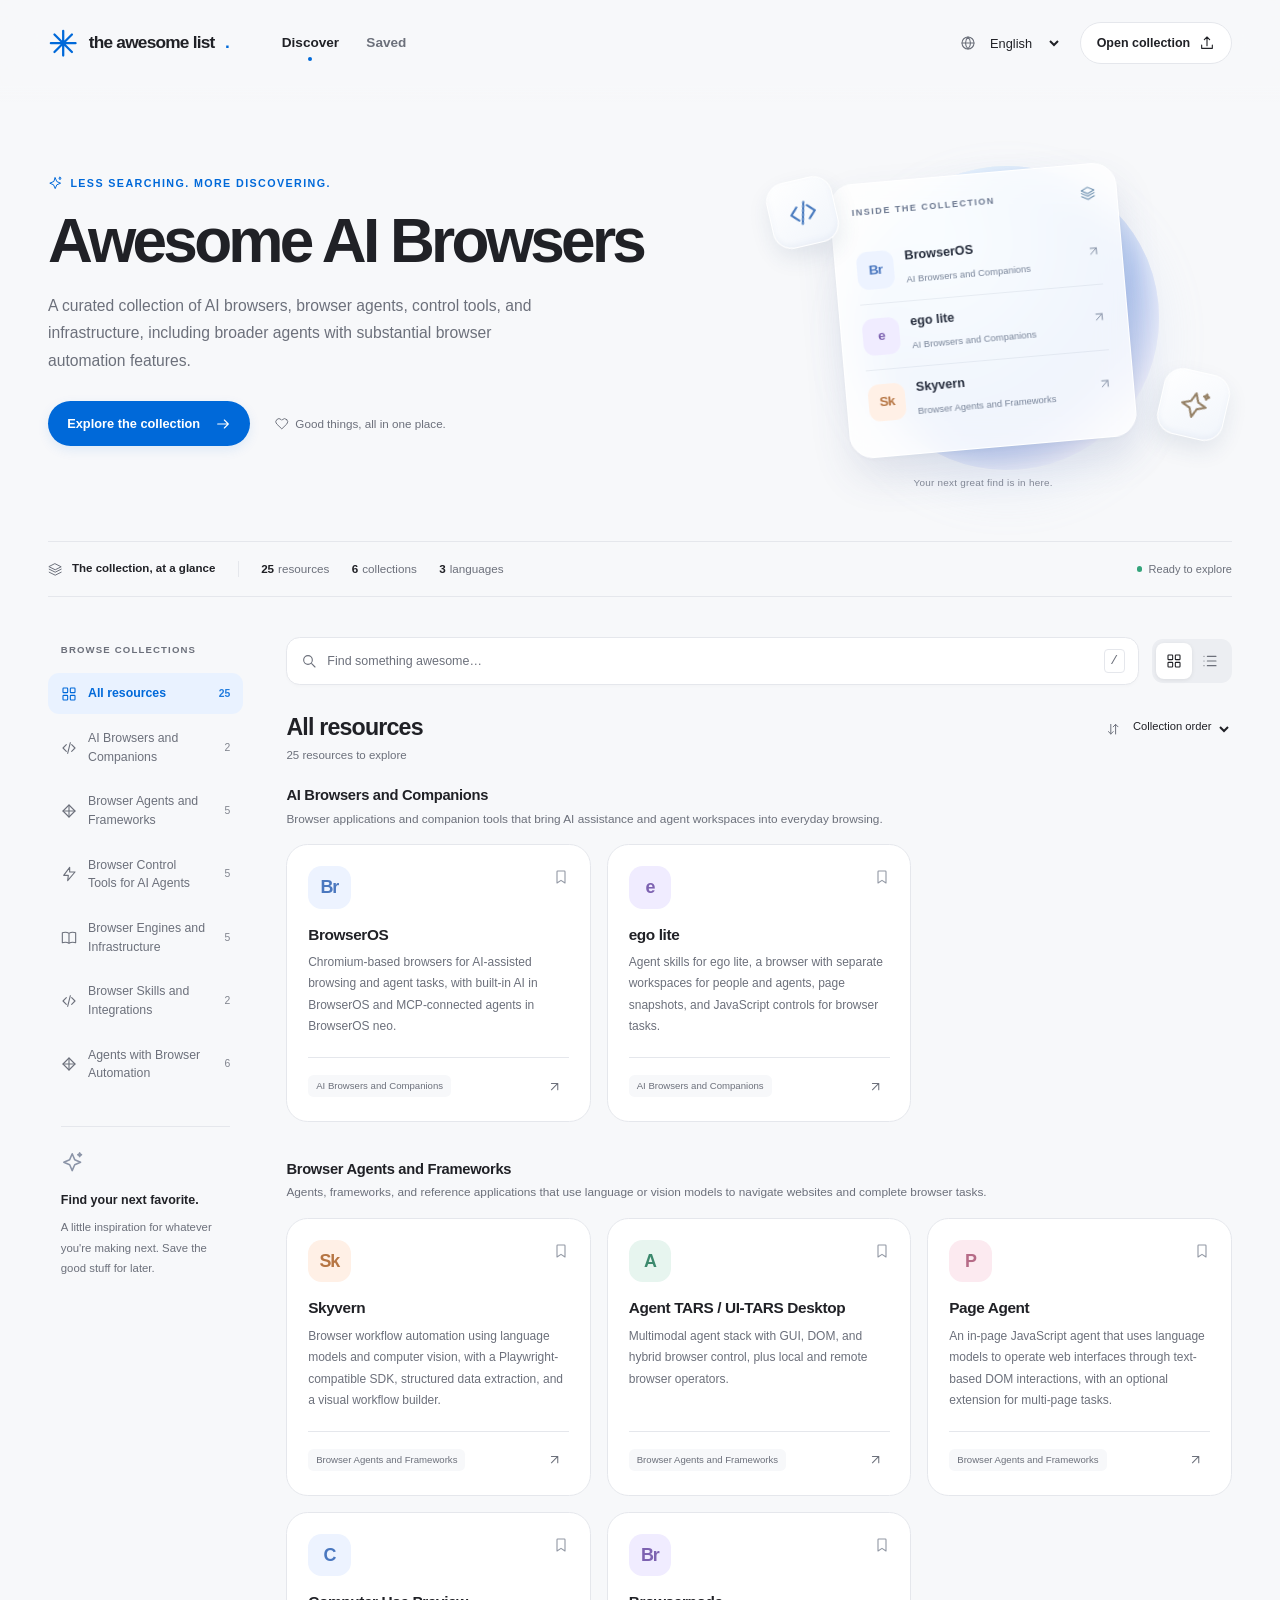
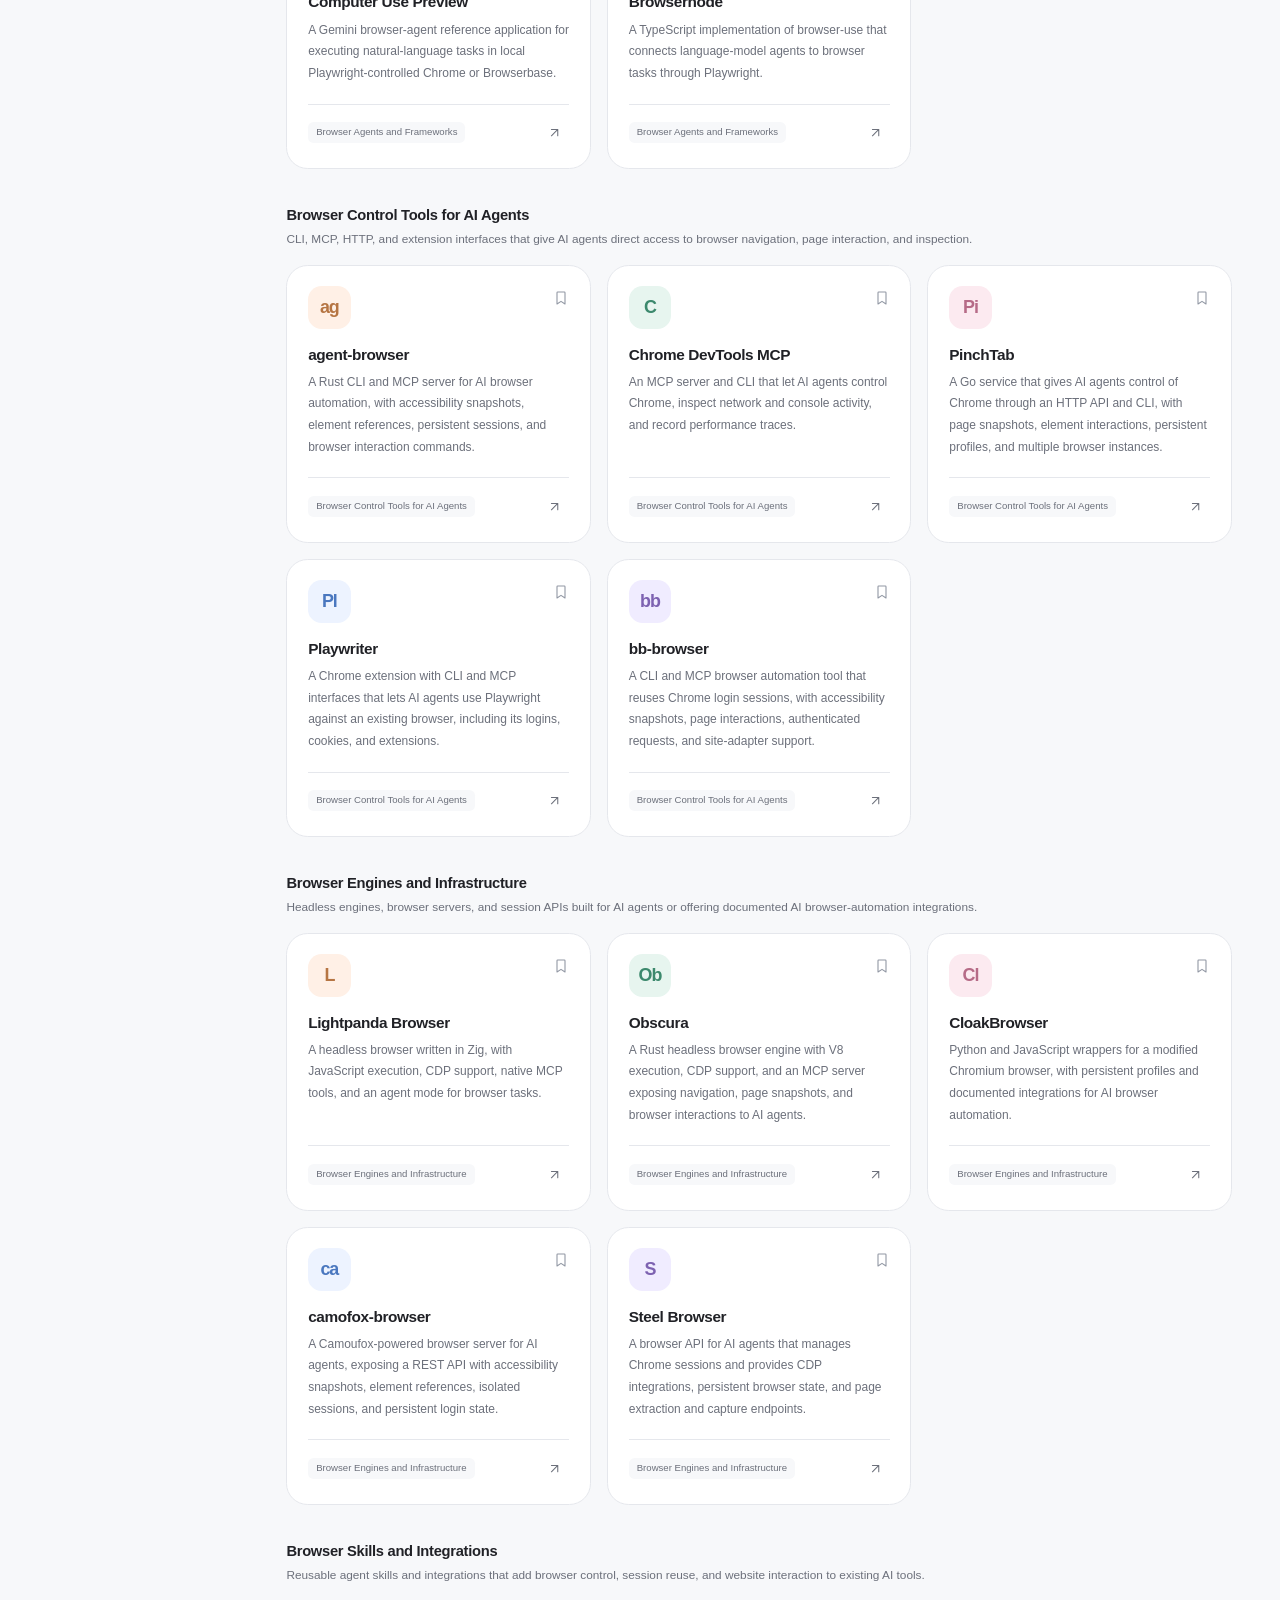
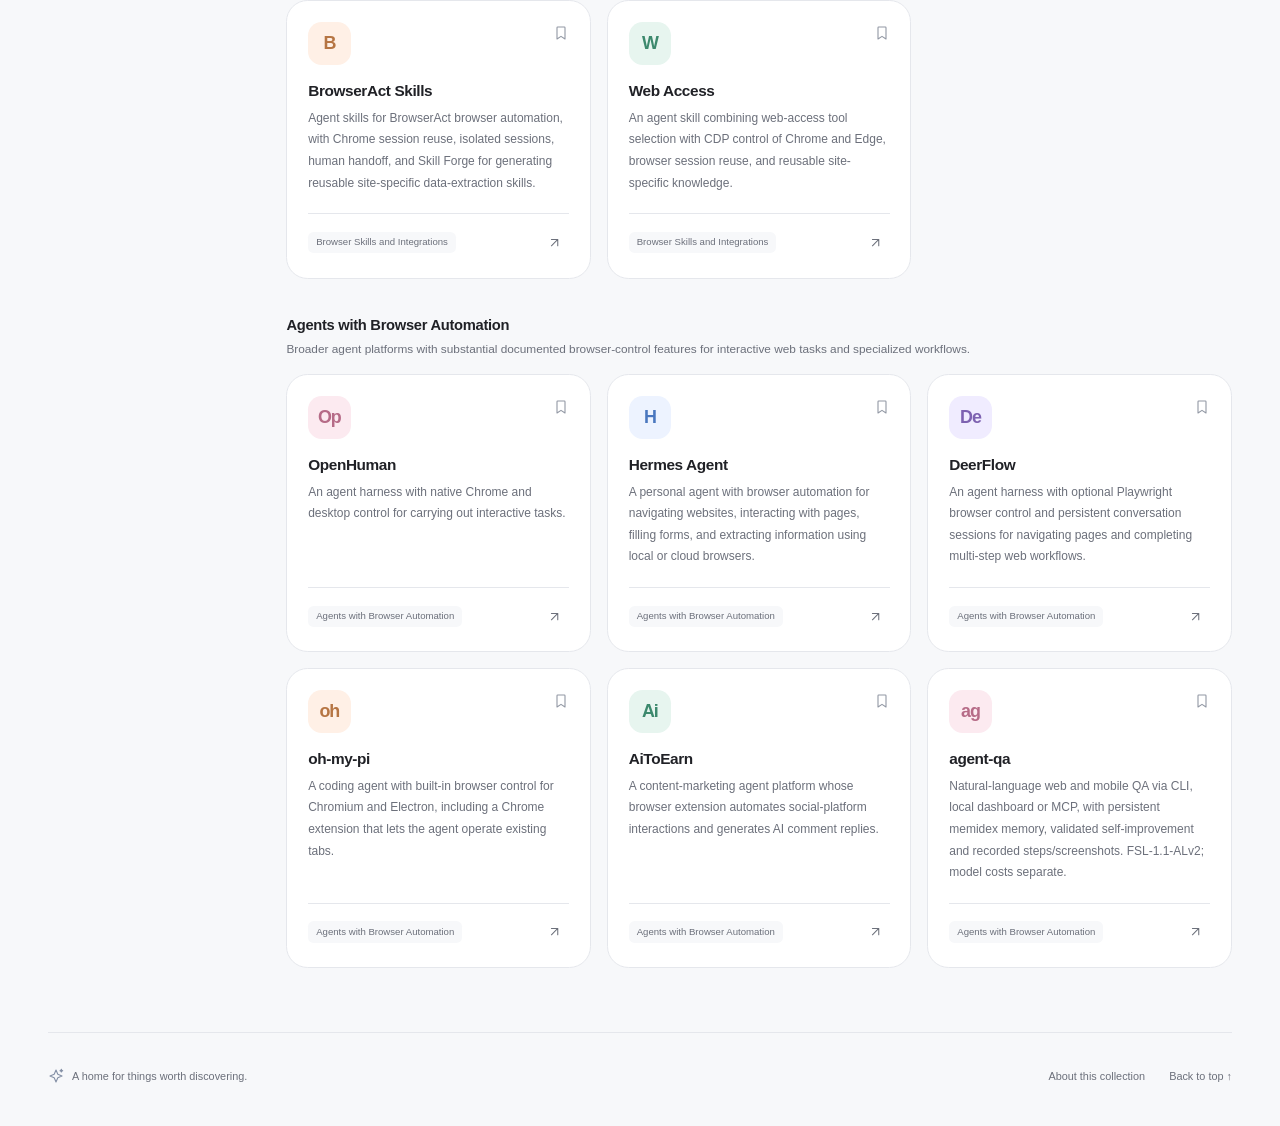
==== commit 363dadc7: "Add agent-qa to agents with browser automation" ====
--- a/docs/apple/index.html
+++ b/docs/apple/index.html
@@ -735,6 +735,19 @@
             "zh-CN": "\u5185\u5bb9\u8425\u9500\u667a\u80fd\u4f53\u5e73\u53f0\uff0c\u901a\u8fc7\u6d4f\u89c8\u5668\u6269\u5c55\u81ea\u52a8\u6267\u884c\u793e\u4ea4\u5e73\u53f0\u4ea4\u4e92\uff0c\u5e76\u751f\u6210 AI \u8bc4\u8bba\u56de\u590d\u3002",
             "zh-HK": "\u5167\u5bb9\u71df\u92b7\u667a\u80fd\u9ad4\u5e73\u53f0\uff0c\u900f\u904e\u700f\u89bd\u5668\u64f4\u5145\u529f\u80fd\u81ea\u52d5\u57f7\u884c\u793e\u4ea4\u5e73\u53f0\u4e92\u52d5\uff0c\u4e26\u751f\u6210 AI \u7559\u8a00\u56de\u8986\u3002"
           }
+        },
+        {
+          "name": {
+            "en": "agent-qa",
+            "zh-CN": "agent-qa",
+            "zh-HK": "agent-qa"
+          },
+          "url": "https://vostride.com",
+          "description": {
+            "en": "Natural-language web and mobile QA via CLI, local dashboard or MCP, with persistent memidex memory, validated self-improvement and recorded steps/screenshots. FSL-1.1-ALv2; model costs separate.",
+            "zh-CN": "\u901a\u8fc7 CLI\u3001\u672c\u5730\u4eea\u8868\u677f\u6216 MCP \u6267\u884c\u81ea\u7136\u8bed\u8a00\u7f51\u9875\u4e0e\u79fb\u52a8\u7aef QA\uff0c\u5177\u5907\u6301\u4e45\u5316 memidex \u8bb0\u5fc6\u3001\u7ecf\u9a8c\u8bc1\u7684\u81ea\u6211\u6539\u8fdb\u548c\u6b65\u9aa4/\u622a\u56fe\u8bc1\u636e\u3002FSL-1.1-ALv2\uff0c\u6a21\u578b\u8d39\u7528\u53e6\u8ba1\u3002",
+            "zh-HK": "\u900f\u904e CLI\u3001\u672c\u6a5f\u5100\u8868\u677f\u6216 MCP \u57f7\u884c\u81ea\u7136\u8a9e\u8a00\u7db2\u9801\u8207\u6d41\u52d5\u7aef QA\uff0c\u5177\u5099\u6301\u4e45\u5316 memidex \u8a18\u61b6\u3001\u7d93\u9a57\u8b49\u7684\u81ea\u6211\u6539\u9032\u53ca\u6b65\u9a5f\uff0f\u622a\u5716\u8b49\u64da\u3002FSL-1.1-ALv2\uff0c\u6a21\u578b\u8cbb\u7528\u53e6\u8a08\u3002"
+          }
         }
       ]
     }
